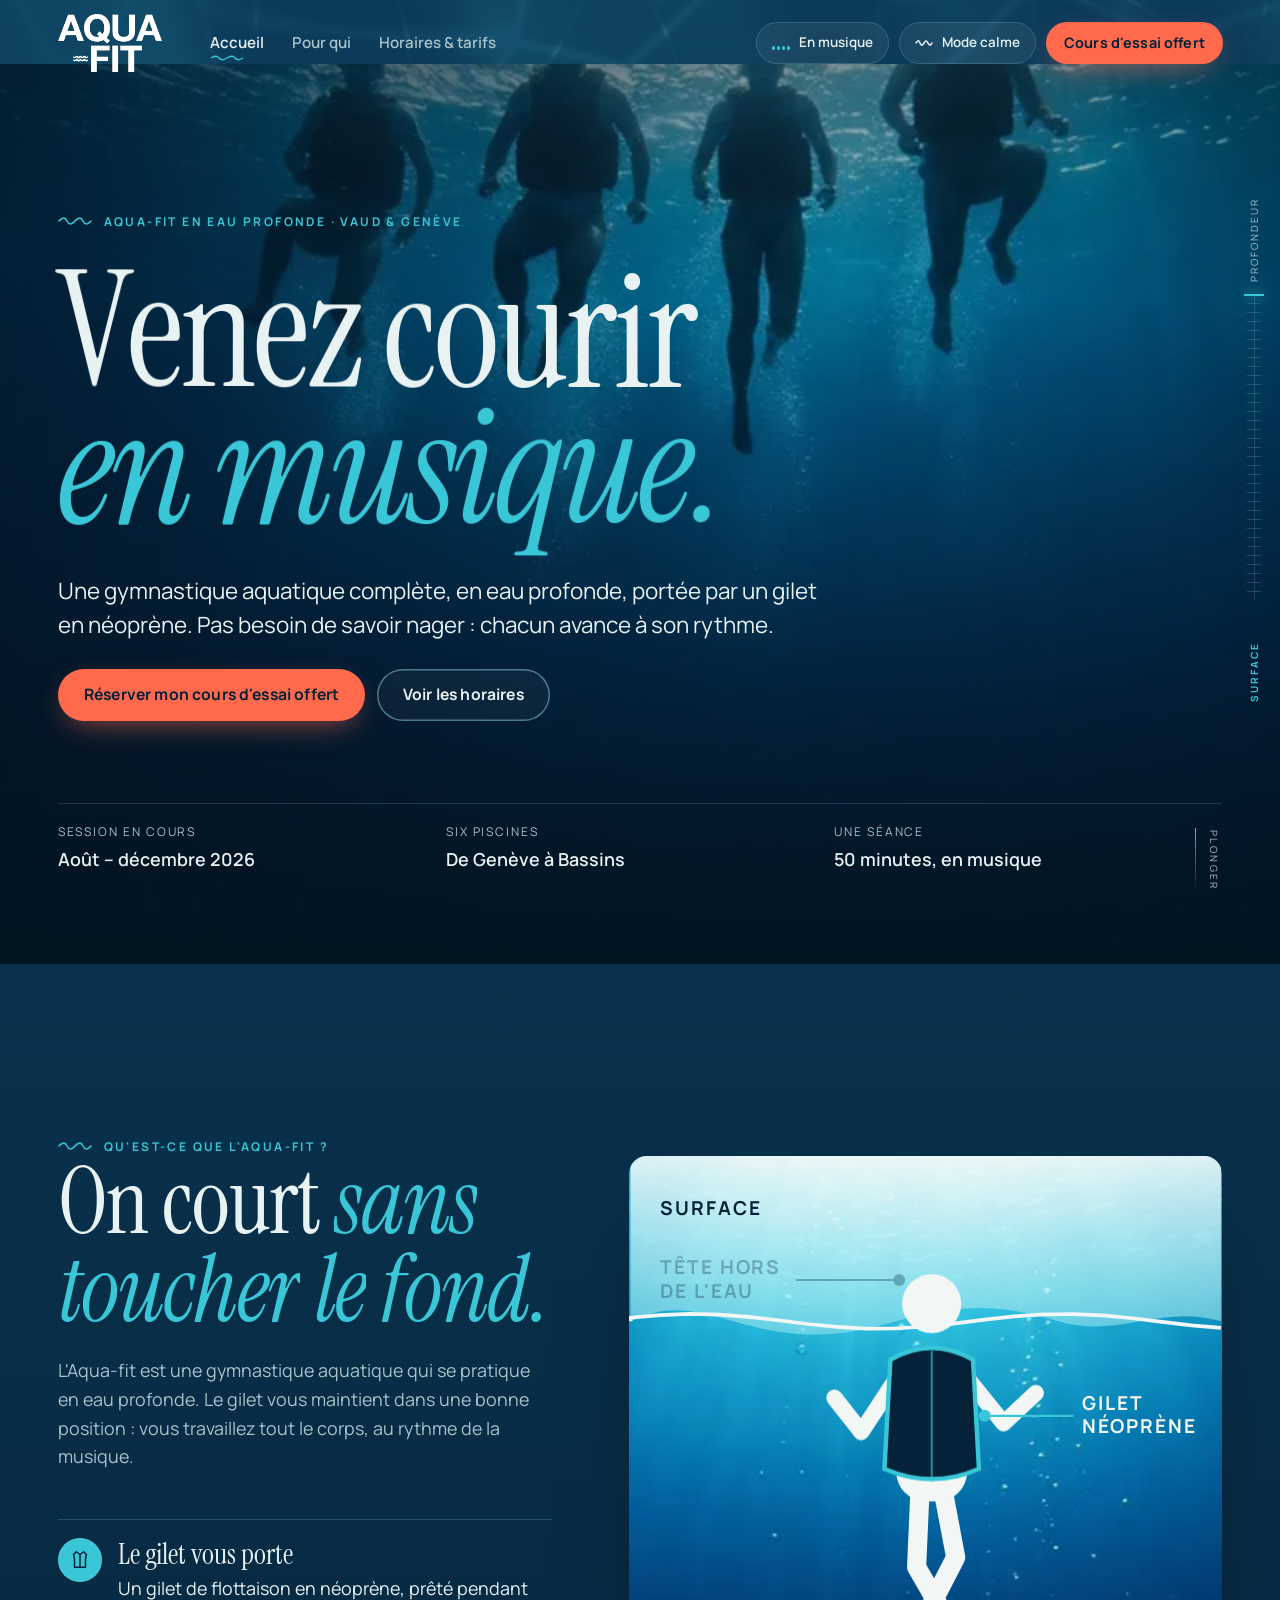
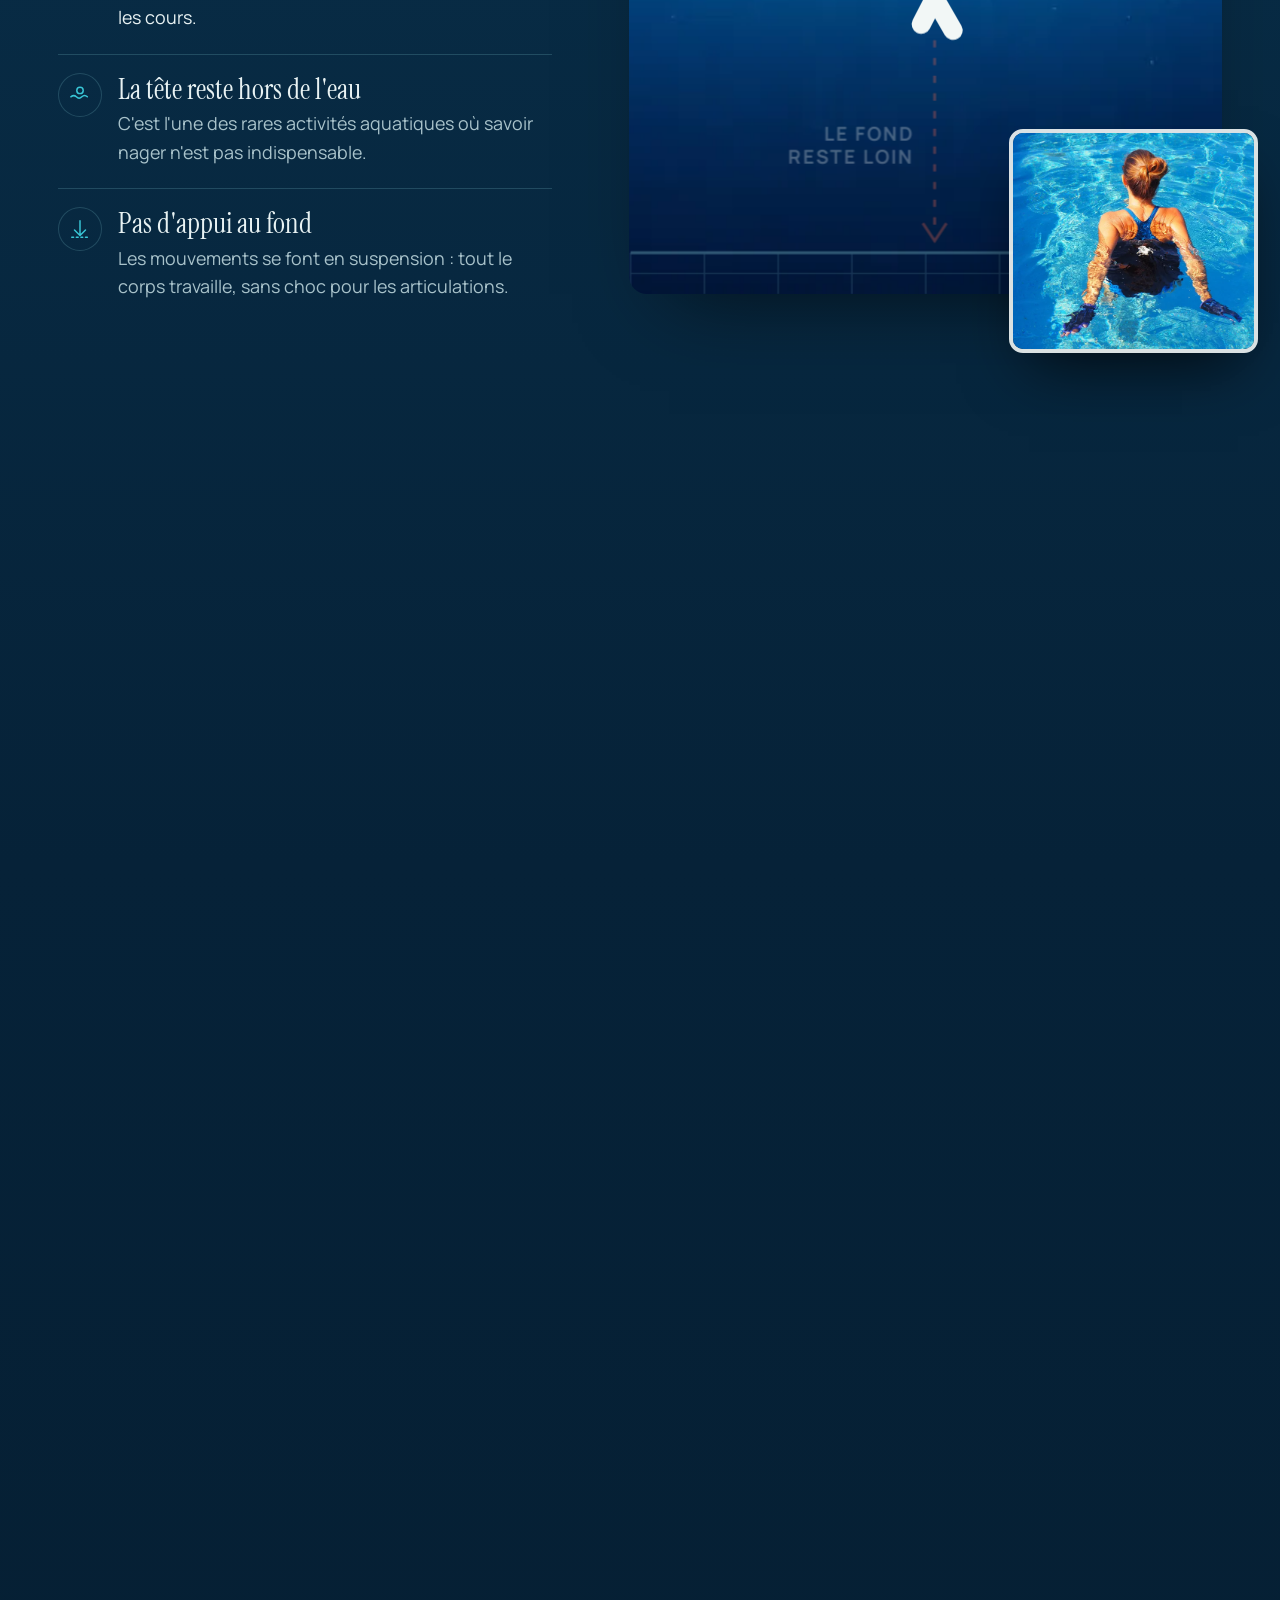
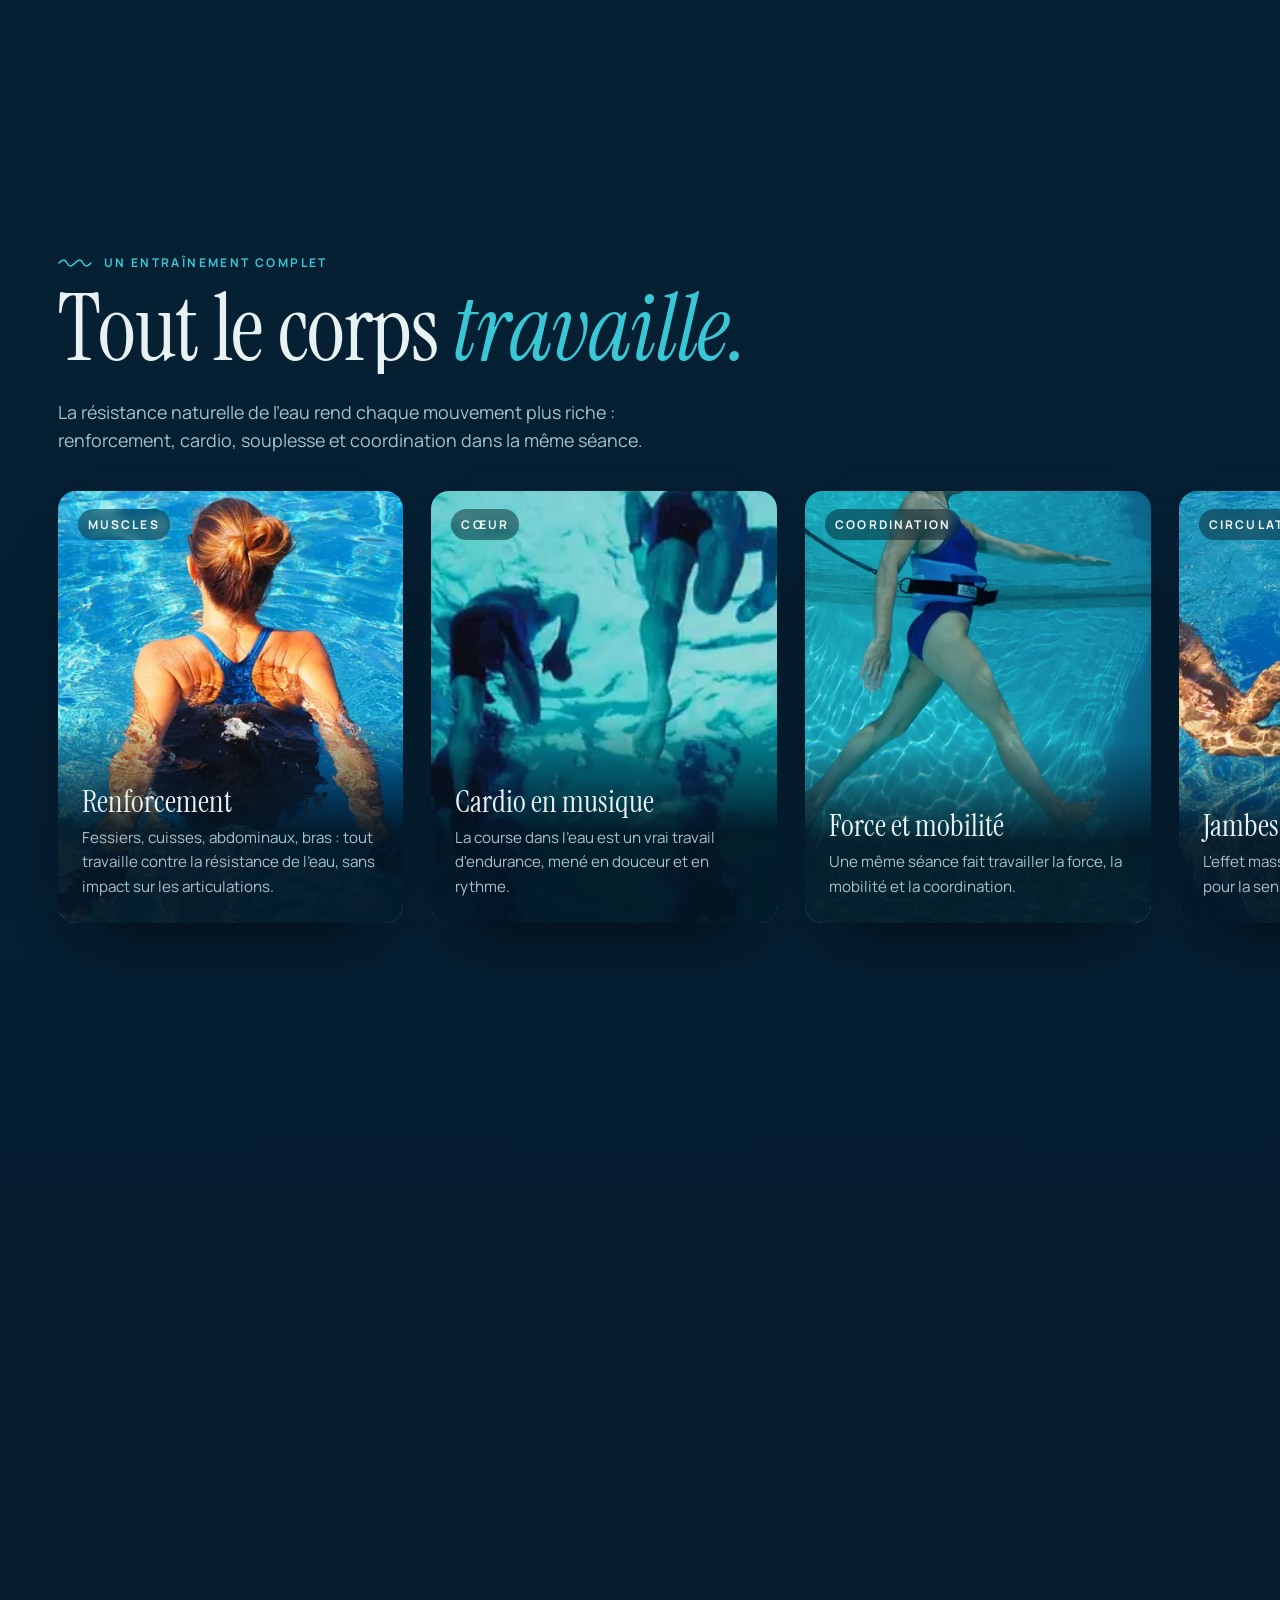
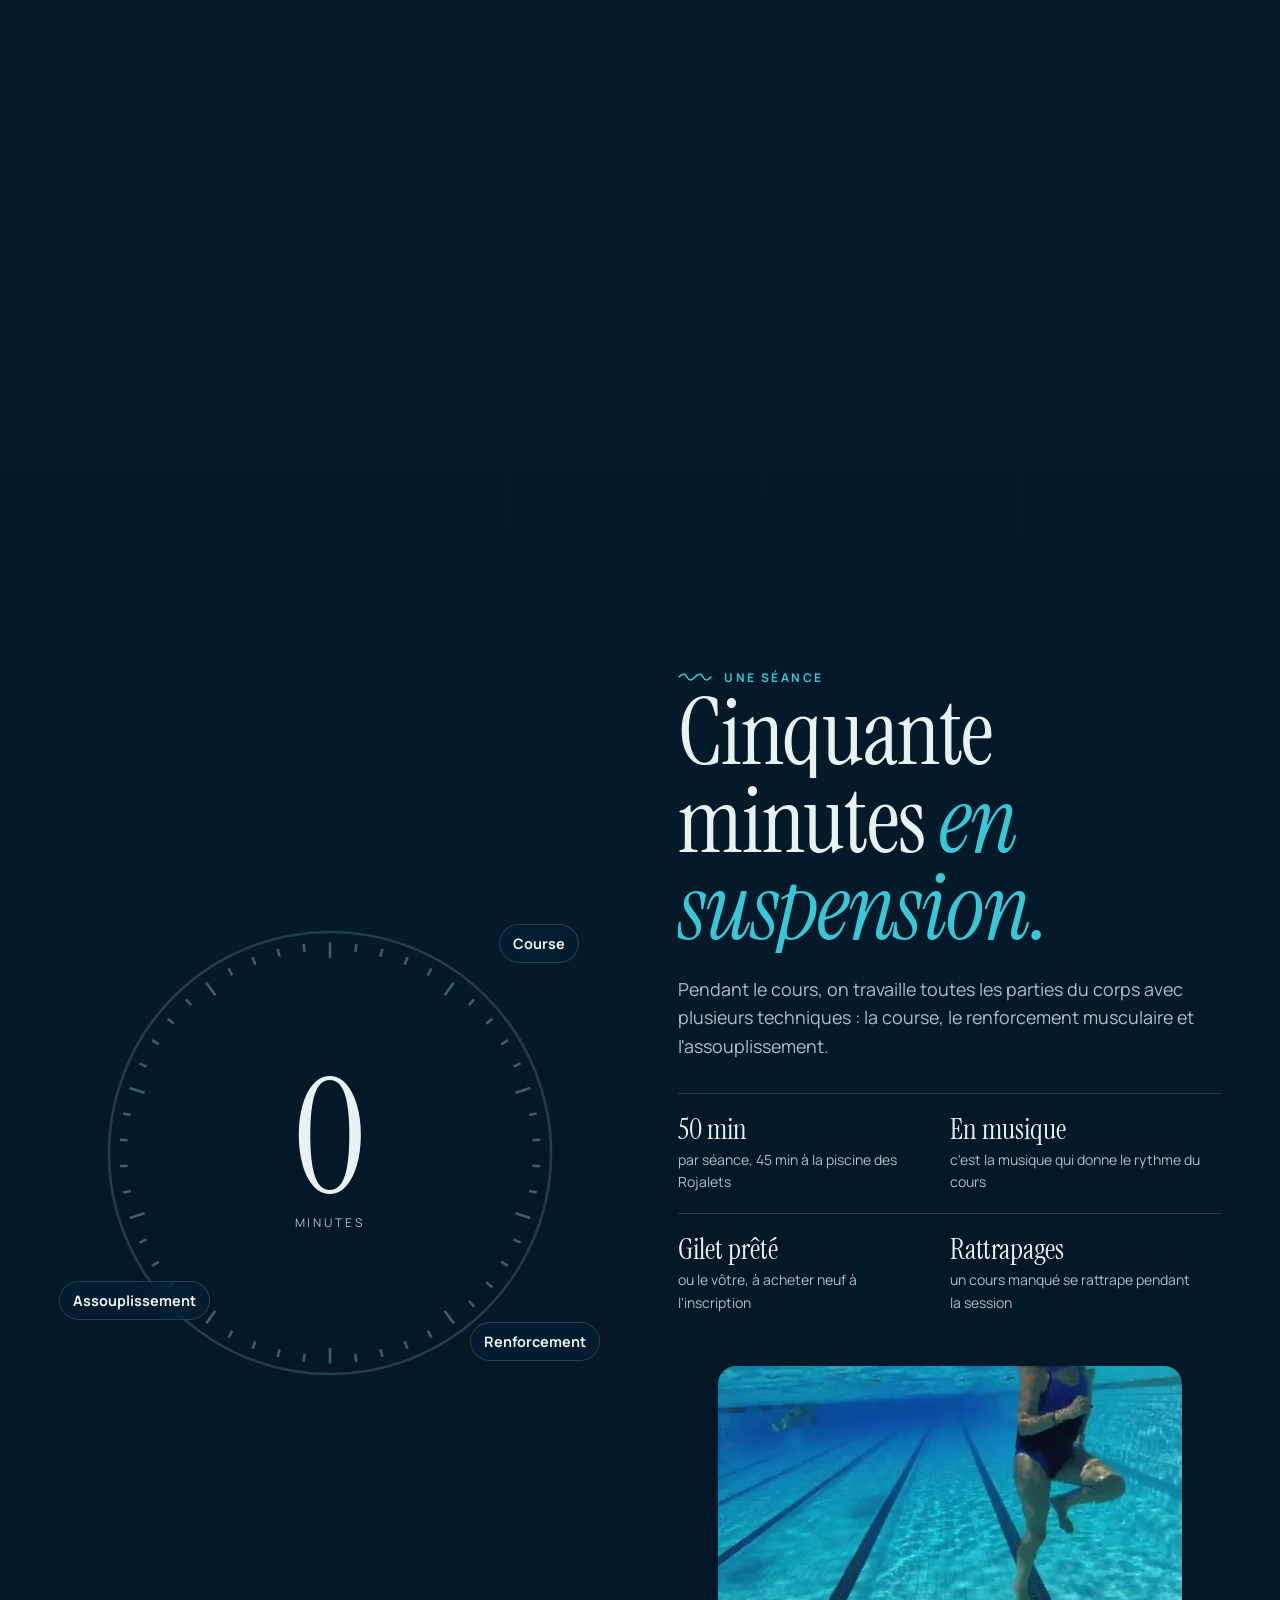
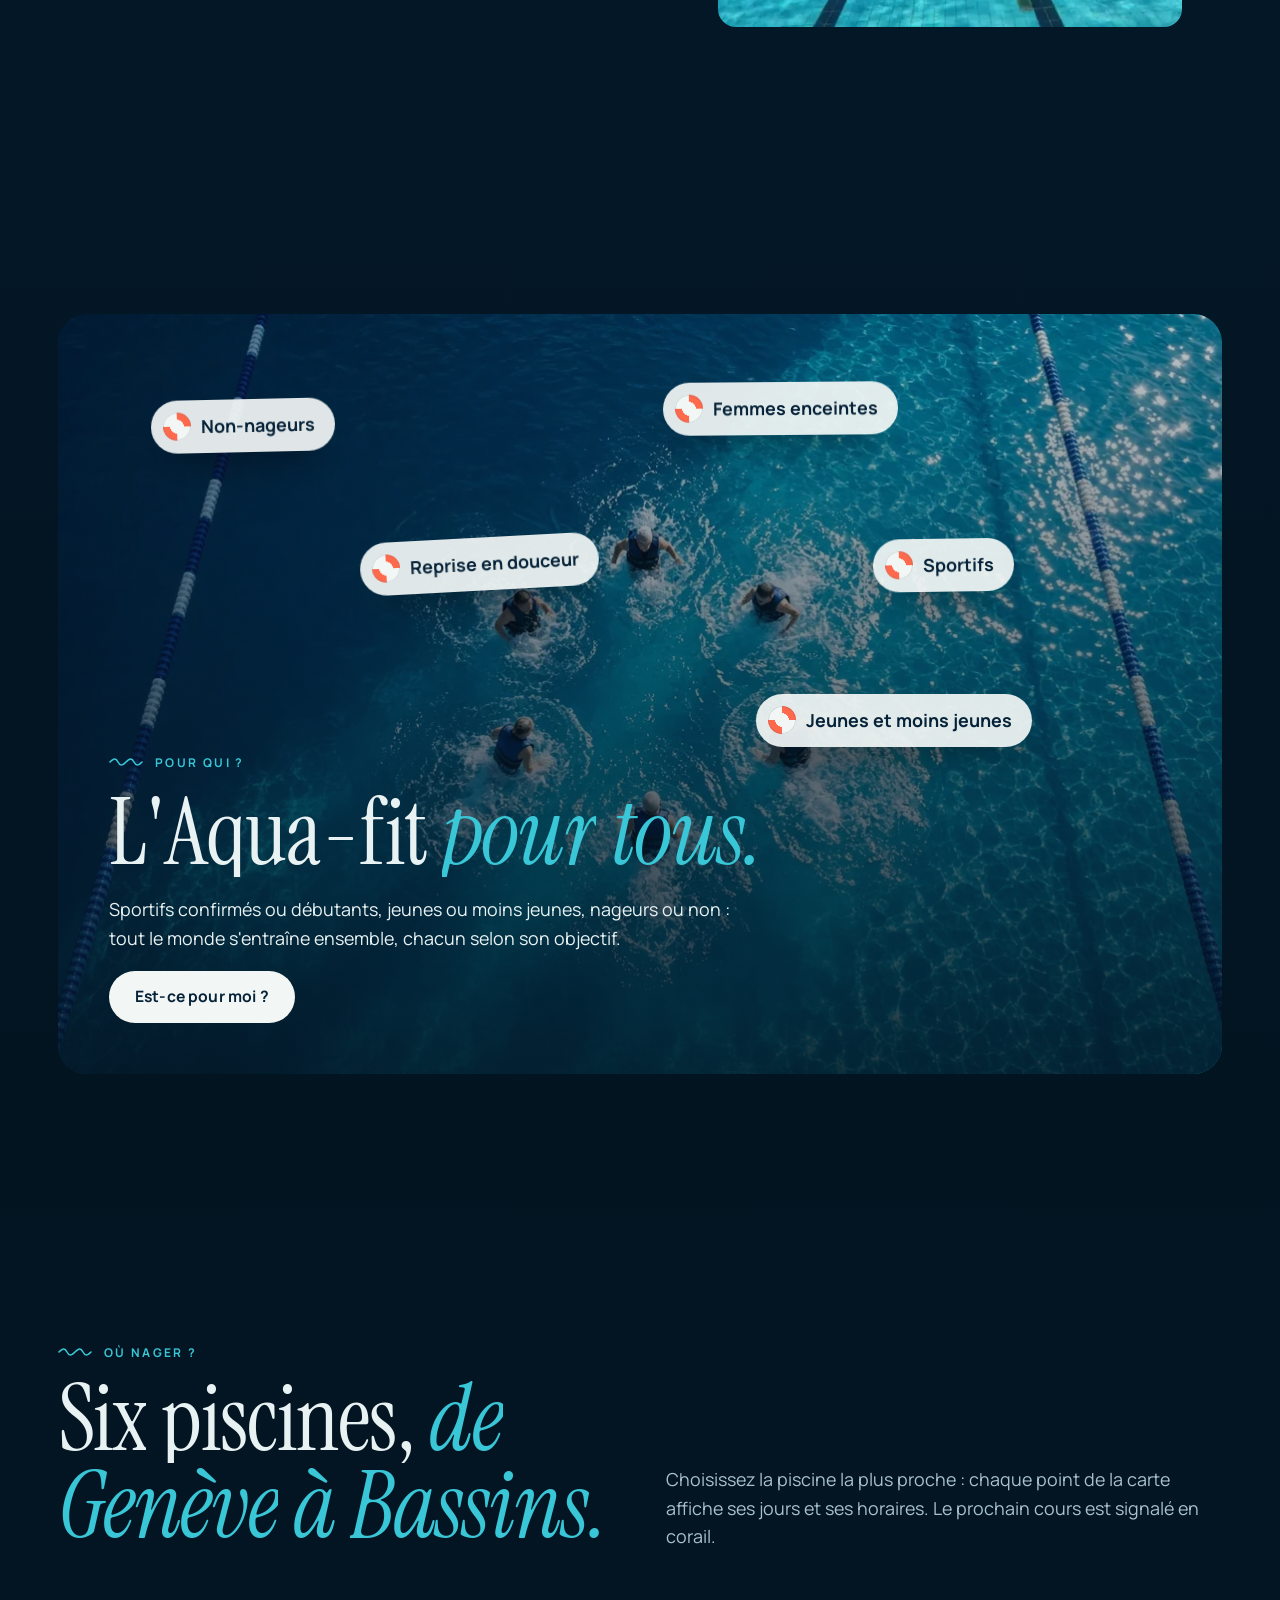
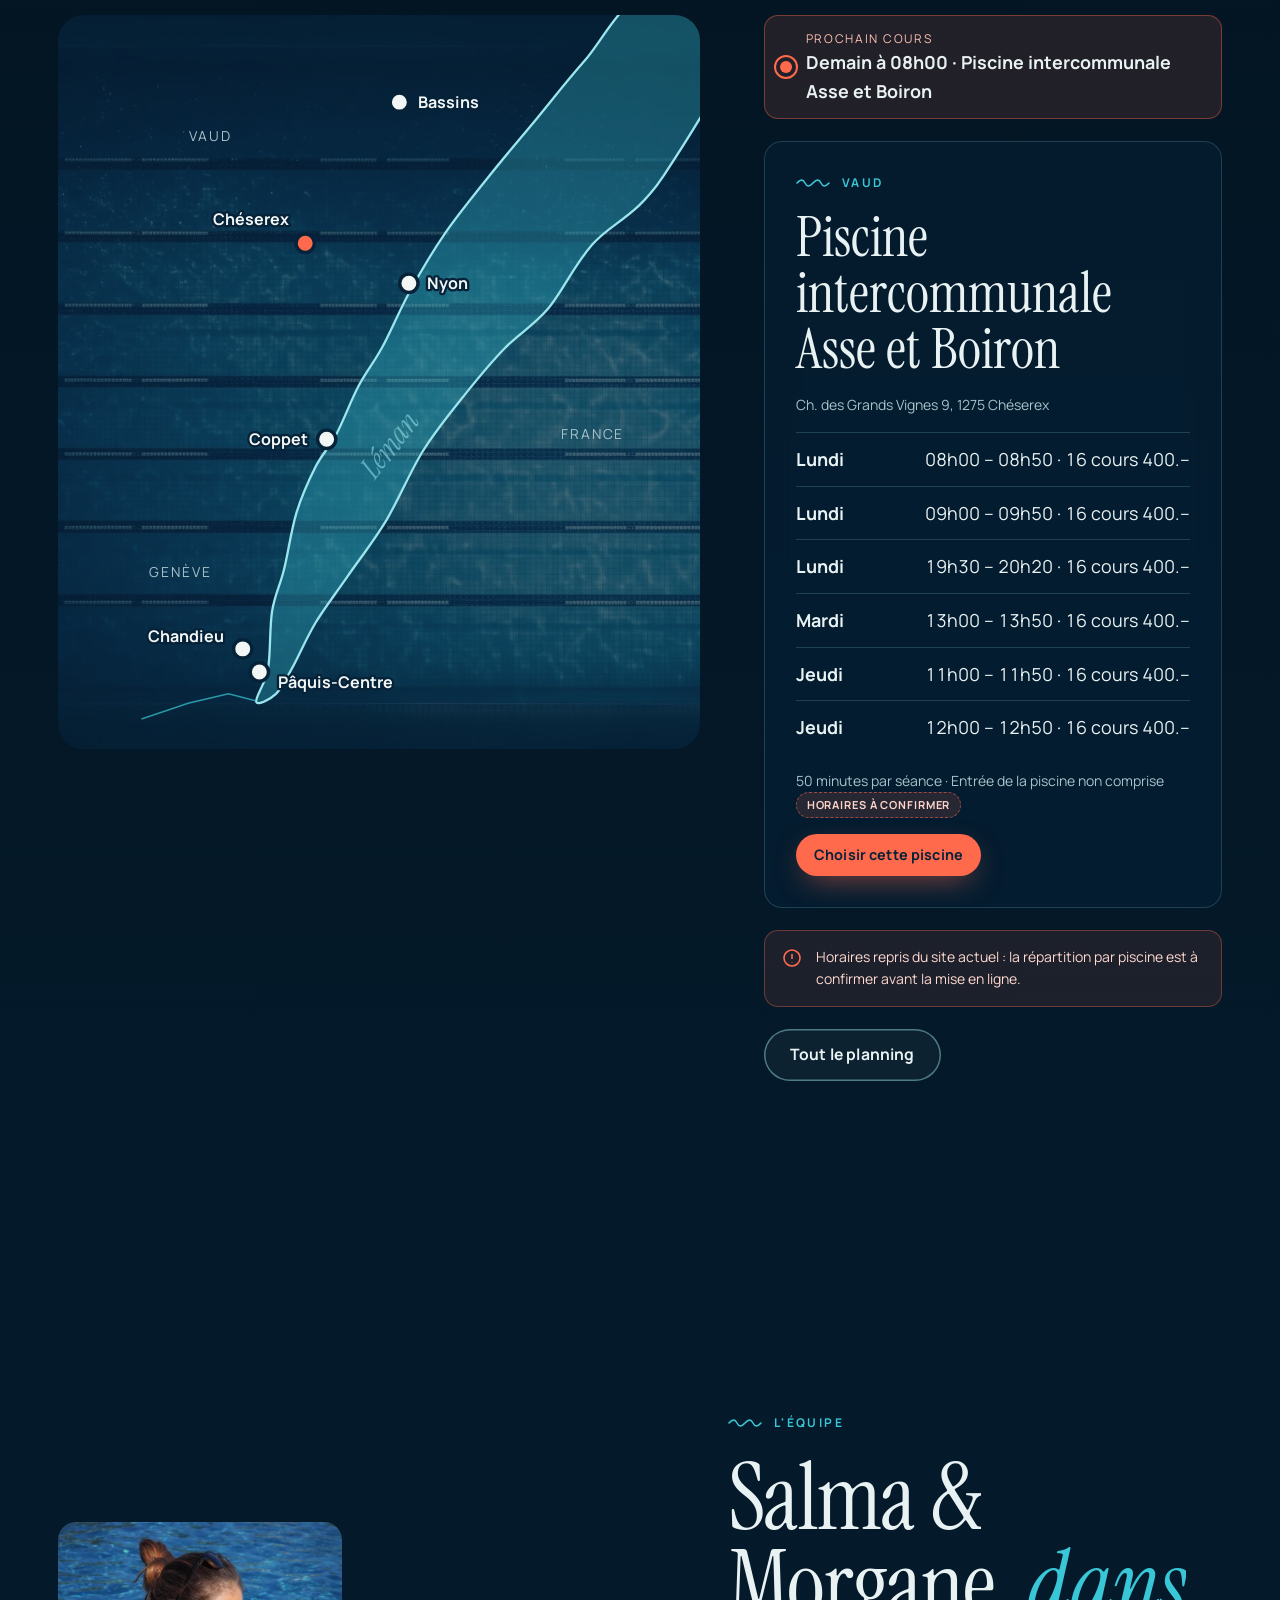
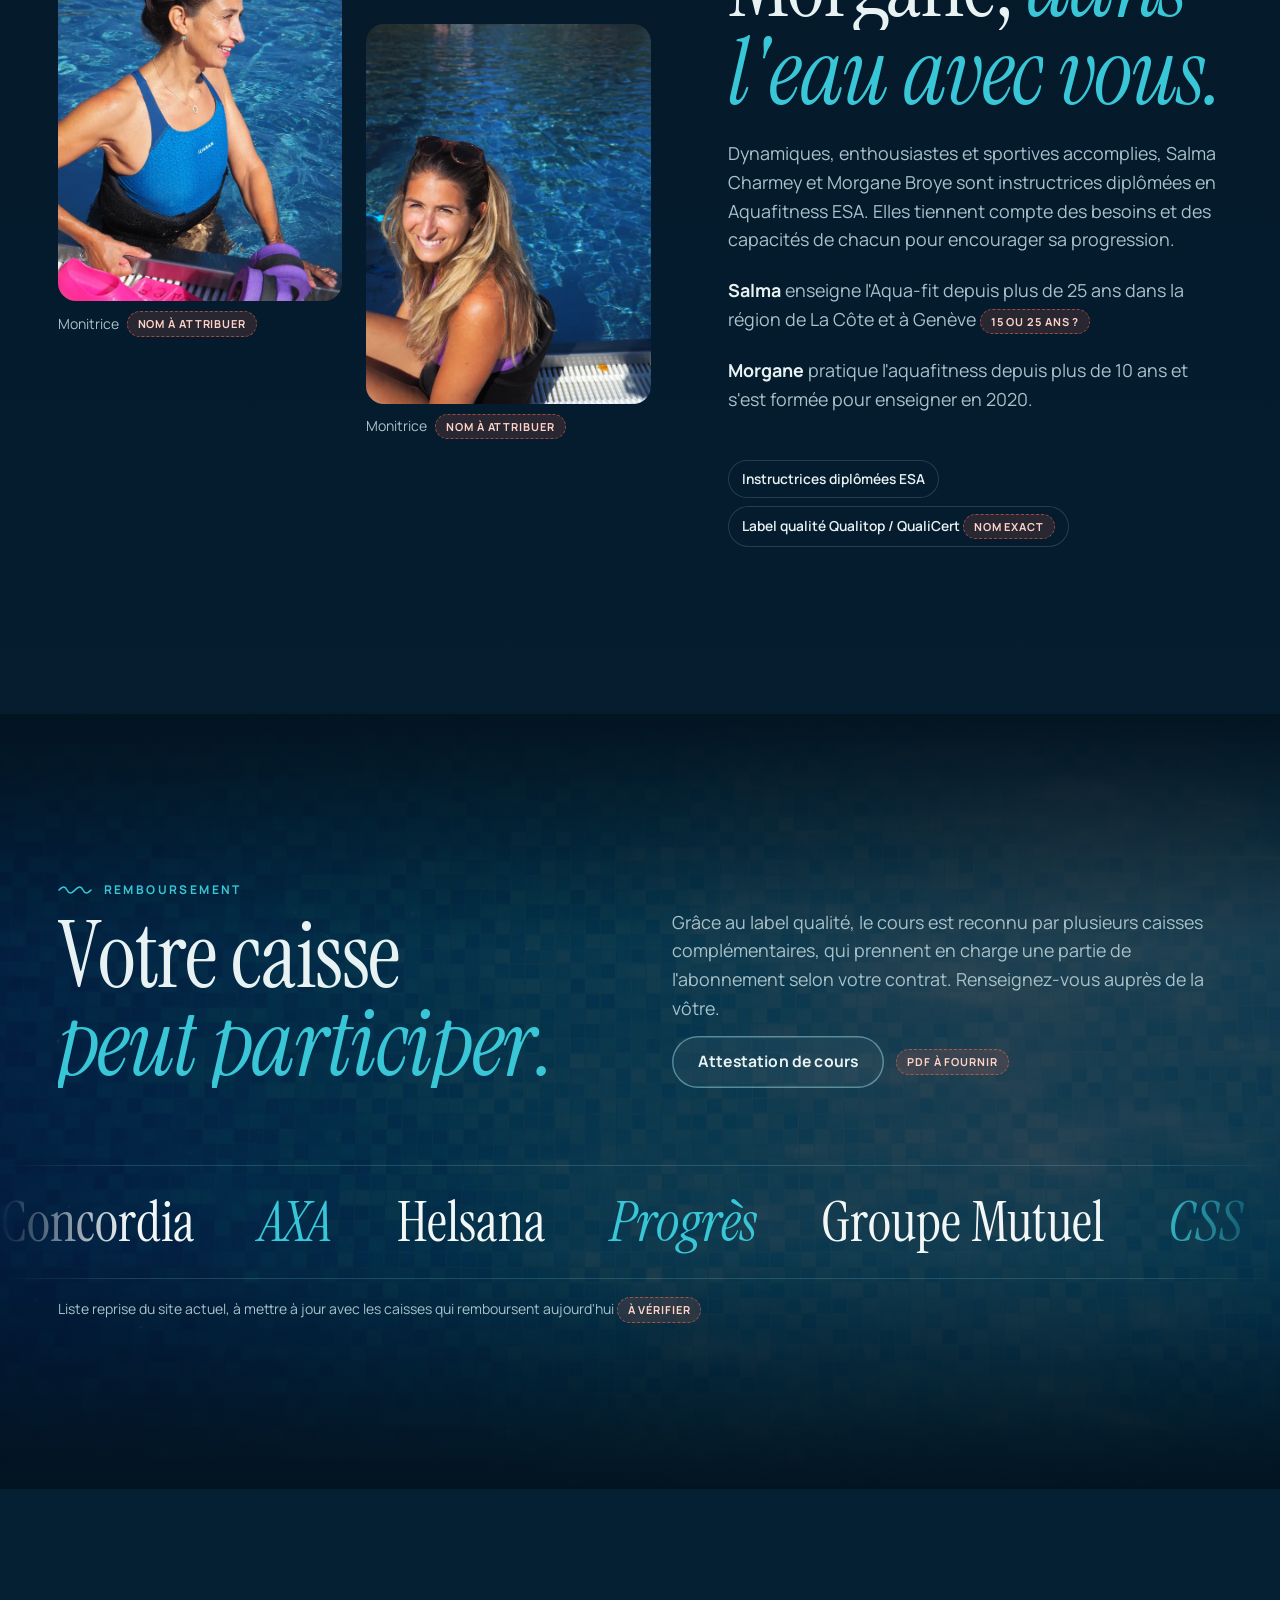
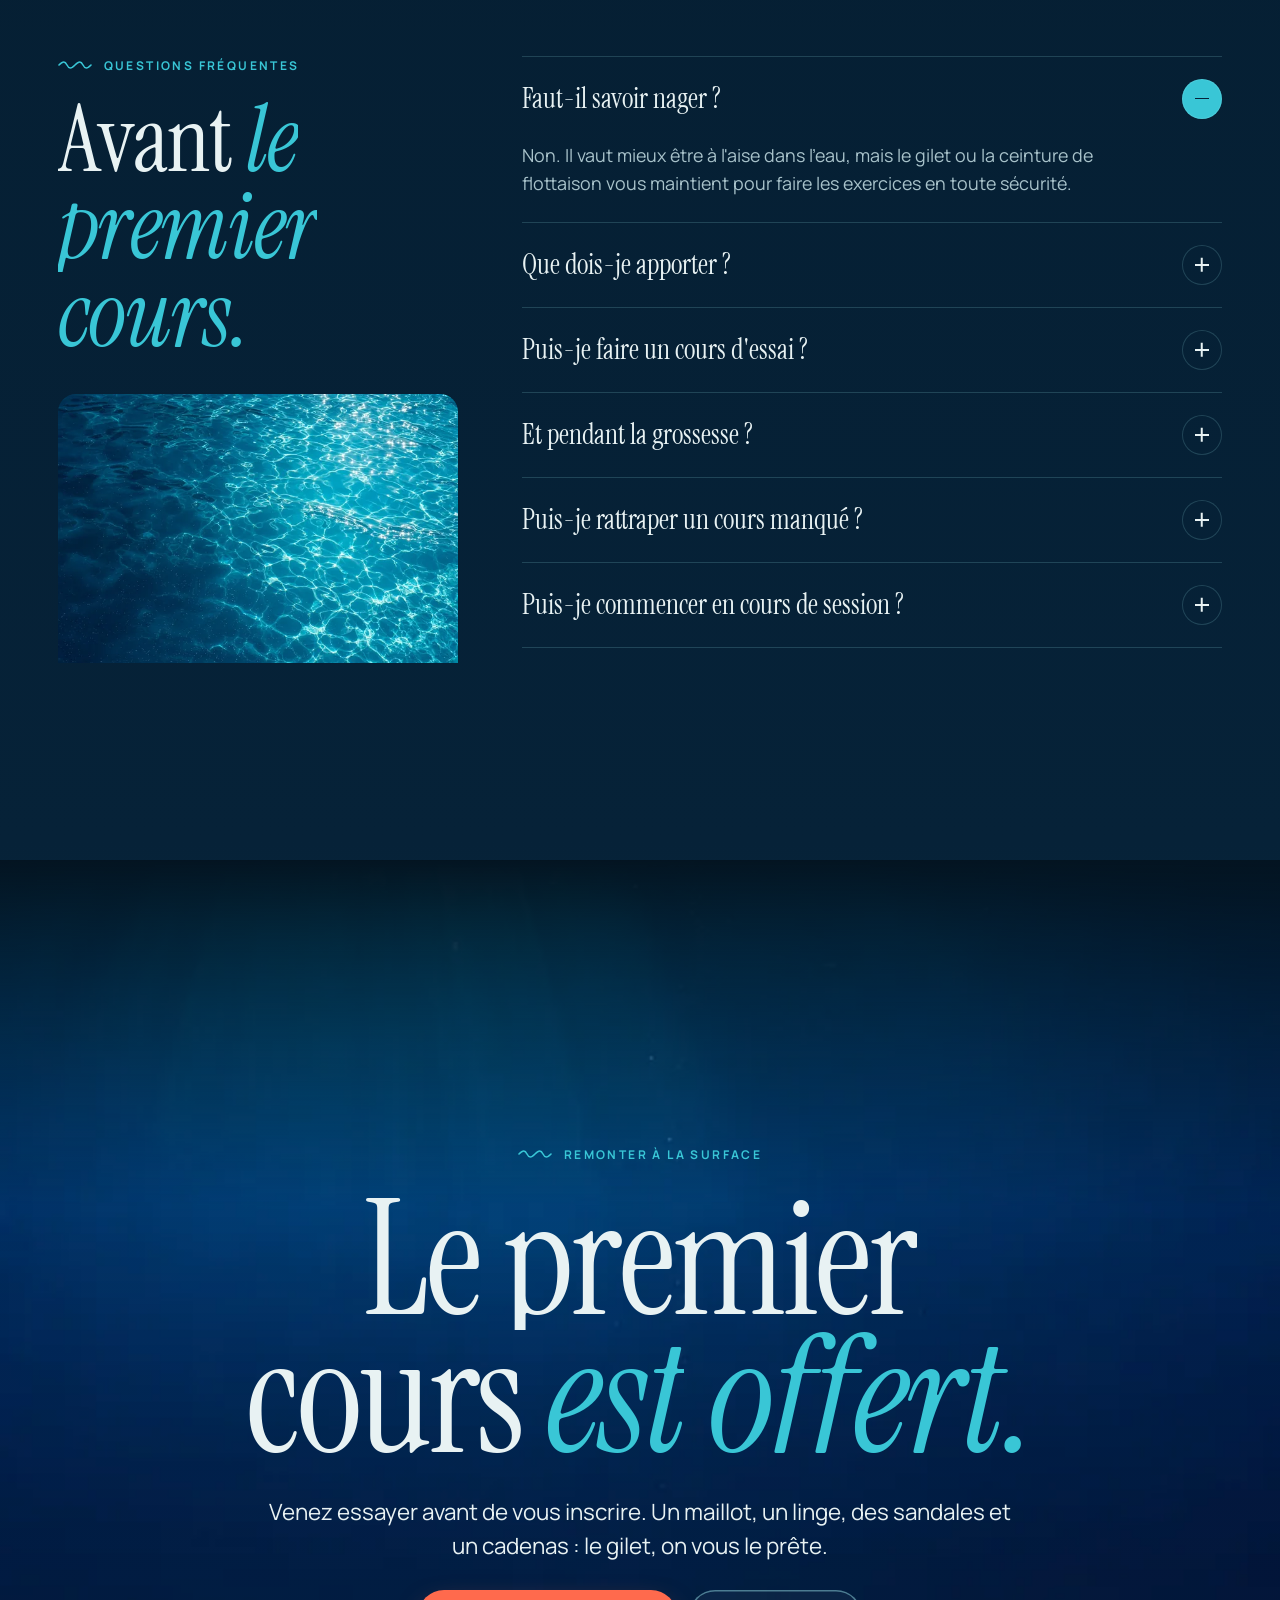
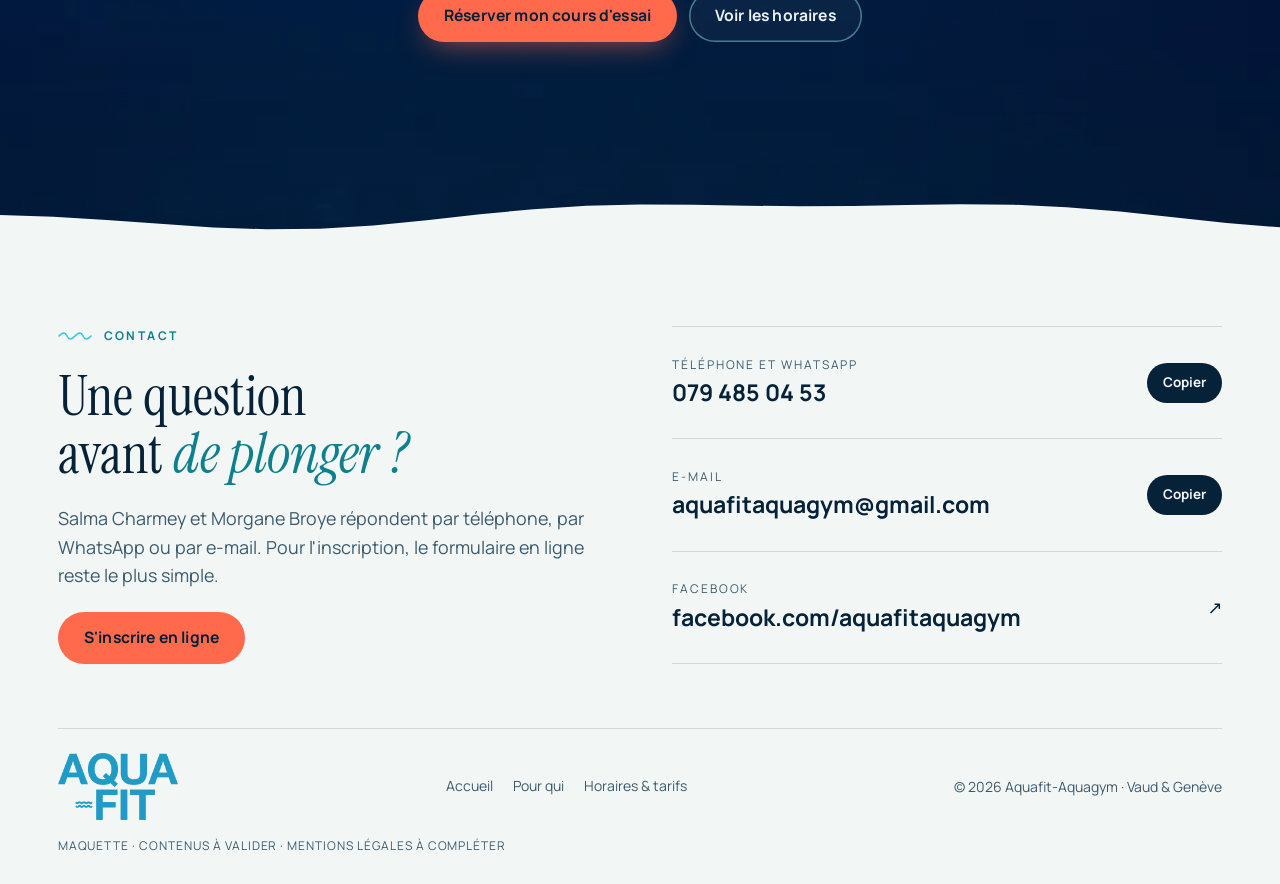
==== index.html @ b0f394ae "Maquette v1 Aquafit" ====
<!doctype html>
<html lang="fr">
<head>
<meta charset="utf-8">
<meta name="viewport" content="width=device-width, initial-scale=1, viewport-fit=cover">
<title>Aquafit-Aquagym</title>
<meta name="claude:viewport-fit-sides" content="cover">
<meta name="description" content="Cours d'Aqua-fit en eau profonde et en musique, avec gilet en néoprène, dans six piscines des cantons de Vaud et Genève. Cours d'essai offert.">
<meta name="theme-color" content="#062238">
<meta property="og:type" content="website">
<meta property="og:locale" content="fr_CH">
<meta property="og:title" content="Aquafit-Aquagym">
<meta property="og:description" content="Cours d'Aqua-fit en eau profonde et en musique, avec gilet en néoprène, dans six piscines des cantons de Vaud et Genève. Cours d'essai offert.">
<meta property="og:image" content="assets/img/course-eau-profonde-1280.webp">
<link rel="icon" href="assets/img/favicon.svg" type="image/svg+xml">
<link rel="preload" href="assets/fonts/InstrumentSerif-Regular.woff" as="font" type="font/woff" crossorigin>
<link rel="preload" href="assets/fonts/Manrope-var.woff" as="font" type="font/woff" crossorigin>
<link rel="stylesheet" href="assets/css/site.css">
<script>
(function () {
  var h = document.documentElement, calme = false;
  h.classList.add("js");
  try { calme = localStorage.getItem("aqua-calme") === "1"; } catch (e) {}
  if (!calme && window.matchMedia && matchMedia("(prefers-reduced-motion: reduce)").matches) calme = true;
  if (calme) { h.classList.add("calme"); return; }
  try {
    if (sessionStorage.getItem("aqua-vague") === "1") h.classList.add("arrivee");
    else if (sessionStorage.getItem("aqua-intro") !== "1") h.classList.add("premiere");
  } catch (e) {}
})();
</script>
</head>
<body class="page-accueil">

<a class="evitement" href="#contenu">Aller au contenu</a>

<svg class="voile" data-voile aria-hidden="true" preserveAspectRatio="none">
  <defs>
    <linearGradient id="voile-eau" x1="0" y1="0" x2="0" y2="1">
      <stop offset="0" stop-color="#39C6D6"/>
      <stop offset="0.35" stop-color="#0A3350"/>
      <stop offset="1" stop-color="#031421"/>
    </linearGradient>
  </defs>
  <path data-voile-path d=""/>
  <path data-voile-ecume d="" fill="none"/>
</svg>

<div class="intro" data-intro aria-hidden="true">
  <img class="intro__logo" src="assets/img/logo-aquafit.webp" alt="" width="800" height="449">
  <svg class="intro__ligne" viewBox="0 0 1200 40" preserveAspectRatio="none">
    <path d="M0 20 C 50 8 100 8 150 20 S 250 32 300 20 S 400 8 450 20 S 550 32 600 20 S 700 8 750 20 S 850 32 900 20 S 1000 8 1050 20 S 1150 32 1200 20"/>
  </svg>
  <p class="intro__txt">Aqua-fit en eau profonde</p>
</div>

<canvas class="eau" data-eau aria-hidden="true"></canvas>
<canvas class="bulles" data-bulles aria-hidden="true"></canvas>

<div class="curseur" data-curseur aria-hidden="true"><span class="curseur__bulle"></span><span class="curseur__txt" data-curseur-txt></span></div>

<div class="jauge" data-jauge aria-hidden="true">
  <span class="jauge__titre">Profondeur</span>
  <div class="jauge__rail" data-jauge-rail><i class="jauge__repere" data-jauge-repere></i></div>
  <span class="jauge__label" data-jauge-label>Surface</span>
</div>

<svg class="filtres" width="0" height="0" aria-hidden="true" focusable="false">
  <filter id="onde-emerge" x="-5%" y="-5%" width="110%" height="110%">
    <feTurbulence type="fractalNoise" baseFrequency="0.008 0.025" numOctaves="2" seed="4" result="bruit"/>
    <feDisplacementMap data-onde-emerge in="SourceGraphic" in2="bruit" scale="0" xChannelSelector="R" yChannelSelector="G"/>
  </filter>
  <filter id="onde-survol" x="-5%" y="-5%" width="110%" height="110%">
    <feTurbulence data-onde-survol-bruit type="fractalNoise" baseFrequency="0.01 0.04" numOctaves="1" seed="9" result="bruit"/>
    <feDisplacementMap data-onde-survol in="SourceGraphic" in2="bruit" scale="0" xChannelSelector="R" yChannelSelector="G"/>
  </filter>
</svg>

<header class="entete" data-entete>
  <a class="entete__logo" href="index.html" aria-label="Aquafit-Aquagym, accueil" data-curseur-actif>
    <img src="assets/img/logo-aquafit.webp" alt="Aquafit" width="800" height="449">
  </a>
  <nav class="entete__nav" aria-label="Navigation principale">
    <a href="index.html" data-nav="accueil">Accueil</a>
    <a href="pour-qui.html" data-nav="pour-qui">Pour qui</a>
    <a href="horaires-tarifs.html" data-nav="horaires">Horaires &amp; tarifs</a>
  </nav>
  <div class="entete__outils">
    <button class="outil" type="button" data-son aria-pressed="false" aria-label="Lancer la musique">
      <span class="eq" aria-hidden="true"><i></i><i></i><i></i><i></i></span><span class="outil__txt">En musique</span>
    </button>
    <button class="outil" type="button" data-calme aria-pressed="false">
      <svg class="vague-ico" viewBox="0 0 18 10" aria-hidden="true"><path d="M1 5c2-3 3-3 4 0s2 3 4 0 2-3 4 0 2 3 4 0" fill="none" stroke="currentColor" stroke-width="1.5" stroke-linecap="round"/></svg>
      <span class="outil__txt">Mode calme</span>
    </button>
    <a class="bouton bouton--corail bouton--petit magnet" href="horaires-tarifs.html#inscription"><span class="bouton__txt">Cours d'essai offert</span></a>
    <button class="burger" type="button" data-burger aria-expanded="false" aria-controls="menu-mobile"><span></span><span></span><span class="sr">Menu</span></button>
  </div>
</header>

<div class="menu-mobile" id="menu-mobile" data-menu hidden>
  <nav aria-label="Navigation mobile">
    <a href="index.html" data-nav="accueil">Accueil</a>
    <a href="pour-qui.html" data-nav="pour-qui">Pour qui</a>
    <a href="horaires-tarifs.html" data-nav="horaires">Horaires &amp; tarifs</a>
  </nav>
  <a class="bouton bouton--corail" href="horaires-tarifs.html#inscription">Réserver mon cours d'essai offert</a>
  <div class="menu-mobile__bas">
    <span>079 485 04 53 · aussi sur WhatsApp</span>
    <span>aquafitaquagym@gmail.com</span>
  </div>
</div>


<main id="contenu">

  <!-- Ouverture -->
  <section class="hero" data-section="Surface" data-hero>
    <div class="hero__media parallax-img" data-parallax="0.18">
      <picture><source media="(max-width: 700px)" srcset="assets/img/accueil-hero-mobile-640.webp 640w, assets/img/accueil-hero-mobile-784.webp 784w" sizes="100vw"><img src="assets/img/course-eau-profonde-1280.webp" srcset="assets/img/course-eau-profonde-640.webp 640w, assets/img/course-eau-profonde-1280.webp 1280w, assets/img/course-eau-profonde-1920.webp 1920w, assets/img/course-eau-profonde-2560.webp 2560w" sizes="100vw" alt="Sous l'eau, des participantes courent en eau profonde, portées par leur gilet" loading="eager" fetchpriority="high" decoding="async" ></picture>
    </div>
    <div class="wrap hero__contenu">
      <span class="surtitre" data-apparition>Aqua-fit en eau profonde · Vaud &amp; Genève</span>
      <h1 class="titre-geant hero__titre" data-titre-flottant>Venez courir <em>en musique.</em></h1>
      <div class="hero__bas">
        <p class="chapo" data-apparition>Une gymnastique aquatique complète, en eau profonde, portée par un gilet en néoprène. Pas besoin de savoir nager&nbsp;: chacun avance à son rythme.</p>
        <div class="hero__actions" data-apparition>
          <a class="bouton bouton--corail magnet" href="horaires-tarifs.html#inscription"><span class="bouton__txt">Réserver mon cours d'essai offert</span></a>
          <a class="bouton bouton--ligne magnet" href="horaires-tarifs.html"><span class="bouton__txt">Voir les horaires</span></a>
        </div>
      </div>
      <dl class="hero__infos" data-apparition>
        <div><dt>Session en cours</dt><dd data-session-court>Août – décembre 2026</dd></div>
        <div><dt>Six piscines</dt><dd>De Genève à Bassins</dd></div>
        <div><dt>Une séance</dt><dd>50 minutes, en musique</dd></div>
      </dl>
    </div>
    <span class="hero__defiler" aria-hidden="true">Plonger<i></i></span>
  </section>

  <!-- Eau profonde + gilet -->
  <section class="section gilet" data-section="Le gilet" data-gilet>
    <div class="wrap gilet__grille">
      <div>
        <span class="surtitre">Qu'est-ce que l'Aqua-fit&nbsp;?</span>
        <h2 class="titre-xl" data-titre>On court <em>sans toucher le fond.</em></h2>
        <p class="texte" style="margin-top:22px">L'Aqua-fit est une gymnastique aquatique qui se pratique en eau profonde. Le gilet vous maintient dans une bonne position&nbsp;: vous travaillez tout le corps, au rythme de la musique.</p>
        <ol class="gilet__points" data-gilet-points>
          <li class="est-actif" data-etape="1">
            <span class="pastille" aria-hidden="true"><svg viewBox="0 0 24 24" fill="none" stroke="currentColor" stroke-width="1.6" stroke-linejoin="round"><path d="M8 3l4 3 4-3 3 3-1 5v9H6v-9L5 6z"/><path d="M12 6v14"/></svg></span>
            <span><strong>Le gilet vous porte</strong>Un gilet de flottaison en néoprène, prêté pendant les cours.</span>
          </li>
          <li data-etape="2">
            <span class="pastille" aria-hidden="true"><svg viewBox="0 0 24 24" fill="none" stroke="currentColor" stroke-width="1.6" stroke-linecap="round"><circle cx="12" cy="7" r="3.5"/><path d="M2 14c2.5-2 4-2 6 0s4 2 6 0 4-2 6 0"/></svg></span>
            <span><strong>La tête reste hors de l'eau</strong>C'est l'une des rares activités aquatiques où savoir nager n'est pas indispensable.</span>
          </li>
          <li data-etape="3">
            <span class="pastille" aria-hidden="true"><svg viewBox="0 0 24 24" fill="none" stroke="currentColor" stroke-width="1.6" stroke-linecap="round"><path d="M12 3v15M6 13l6 6 6-6"/><path d="M3 21h18" stroke-dasharray="2 3"/></svg></span>
            <span><strong>Pas d'appui au fond</strong>Les mouvements se font en suspension&nbsp;: tout le corps travaille, sans choc pour les articulations.</span>
          </li>
        </ol>
      </div>
      <div class="gilet__visuel">
        <div class="gilet__scene" data-gilet-scene>
          <img src="assets/img/eau-profonde-fond-1168.webp" srcset="assets/img/eau-profonde-fond-640.webp 640w, assets/img/eau-profonde-fond-1168.webp 1168w" sizes="(max-width: 900px) 100vw, 50vw" alt="" loading="lazy" decoding="async" >
          <svg class="gilet__schema" viewBox="0 0 400 500" role="img" aria-label="Schéma : une personne flotte en eau profonde grâce au gilet, la tête hors de l'eau, les pieds loin du fond du bassin">
            <defs>
              <linearGradient id="g-air" x1="0" y1="0" x2="0" y2="1"><stop offset="0" stop-color="#F2F7F6" stop-opacity=".9"/><stop offset="1" stop-color="#9BE6EE" stop-opacity=".55"/></linearGradient>
            </defs>
            <path d="M0 0 H400 V112 C 360 100 330 124 290 112 S 220 100 180 112 S 110 124 70 112 S 20 104 0 112 Z" fill="url(#g-air)"/>
            <path data-schema-surface d="M0 112 C 20 104 40 104 70 112 S 140 124 180 112 S 250 100 290 112 S 360 124 400 112" fill="none" stroke="#F2F7F6" stroke-width="2.5"/>
            <text class="schema-txt" x="20" y="40" style="fill:#062238">Surface</text>
            <!-- Fond du bassin -->
            <g data-etape-schema="3" opacity=".35">
              <path d="M0 472 H400" stroke="#9BE6EE" stroke-width="2"/>
              <path d="M0 486 H400 M0 472 L0 500 M50 472 V500 M100 472 V500 M150 472 V500 M200 472 V500 M250 472 V500 M300 472 V500 M350 472 V500" stroke="#9BE6EE" stroke-width="1" opacity=".5"/>
              <path d="M206 328 V460" stroke="#FF6A4D" stroke-width="2" stroke-dasharray="5 7" data-schema-fleche/>
              <path d="M198 452 L206 464 L214 452" fill="none" stroke="#FF6A4D" stroke-width="2"/>
              <text class="schema-txt" x="192" y="396" text-anchor="end">Le fond</text>
              <text class="schema-txt" x="192" y="412" text-anchor="end">reste loin</text>
            </g>
            <!-- Personne -->
            <g data-schema-corps>
              <g data-jambe="g"><path d="M196 222 L180 270 L192 318" fill="none" stroke="#F2F7F6" stroke-width="13" stroke-linecap="round" stroke-linejoin="round"/></g>
              <g data-jambe="d"><path d="M212 222 L232 262 L222 312" fill="none" stroke="#F2F7F6" stroke-width="13" stroke-linecap="round" stroke-linejoin="round"/></g>
              <path d="M182 142 L150 176 L136 150" fill="none" stroke="#F2F7F6" stroke-width="11" stroke-linecap="round" stroke-linejoin="round" data-bras="g"/>
              <path d="M226 142 L258 170 L276 146" fill="none" stroke="#F2F7F6" stroke-width="11" stroke-linecap="round" stroke-linejoin="round" data-bras="d"/>
              <rect x="180" y="128" width="48" height="100" rx="20" fill="#F2F7F6"/>
              <g data-etape-schema="1">
                <path d="M176 132 Q204 116 232 132 L236 206 Q204 220 172 206 Z" fill="#062238" stroke="#39C6D6" stroke-width="3"/>
                <path d="M204 126 V214" stroke="#39C6D6" stroke-width="1.5" opacity=".6"/>
              </g>
              <circle cx="204" cy="94" r="20" fill="#F2F7F6"/>
            </g>
            <!-- Étiquettes -->
            <g data-etape-schema="1">
              <path d="M240 176 H300" stroke="#39C6D6" stroke-width="1.5"/>
              <circle cx="240" cy="176" r="4" fill="#39C6D6"/>
              <text class="schema-txt" x="306" y="172">Gilet</text>
              <text class="schema-txt" x="306" y="188">néoprène</text>
            </g>
            <g data-etape-schema="2" opacity=".35">
              <path d="M112 84 H182" stroke="#062238" stroke-width="1.5"/>
              <circle cx="182" cy="84" r="4" fill="#062238"/>
              <text class="schema-txt" x="20" y="80" style="fill:#062238">Tête hors</text>
              <text class="schema-txt" x="20" y="96" style="fill:#062238">de l'eau</text>
            </g>
          </svg>
        </div>
        <figure class="gilet__photo" style="margin:0">
          <img src="assets/img/dos-gilet-eau-profonde-1280.webp" srcset="assets/img/dos-gilet-eau-profonde-640.webp 640w, assets/img/dos-gilet-eau-profonde-1280.webp 1280w, assets/img/dos-gilet-eau-profonde-1920.webp 1920w" sizes="(max-width: 900px) 40vw, 22vw" alt="Une participante en eau profonde, de dos, avec son gilet et ses gants" loading="lazy" decoding="async" >
        </figure>
      </div>
    </div>
  </section>

  <!-- Bienfaits -->
  <section class="section horizontal" data-section="Bienfaits" data-horizontal>
    <div class="wrap horizontal__tete">
      <div class="pile pile--serre">
        <span class="surtitre">Un entraînement complet</span>
        <h2 class="titre-xl" data-titre>Tout le corps <em>travaille.</em></h2>
      </div>
      <p class="texte">La résistance naturelle de l'eau rend chaque mouvement plus riche&nbsp;: renforcement, cardio, souplesse et coordination dans la même séance.</p>
    </div>
    <div class="piste" data-piste>
      <article class="carte" data-tilt data-curseur-texte="Plonger">
        <div class="carte__inner">
          <div class="carte__media"><img src="assets/img/dos-gilet-eau-profonde-1280.webp" srcset="assets/img/dos-gilet-eau-profonde-640.webp 640w, assets/img/dos-gilet-eau-profonde-1280.webp 1280w, assets/img/dos-gilet-eau-profonde-1920.webp 1920w" sizes="(max-width: 700px) 80vw, 30vw" alt="Participante en eau profonde, vue de dos" loading="lazy" decoding="async" ></div>
          <span class="carte__num">Muscles</span>
          <div class="carte__legende"><h3>Renforcement</h3><p>Fessiers, cuisses, abdominaux, bras&nbsp;: tout travaille contre la résistance de l'eau, sans impact sur les articulations.</p></div>
        </div>
      </article>
      <article class="carte" data-tilt data-curseur-texte="Plonger">
        <div class="carte__inner">
          <div class="carte__media"><img src="assets/img/groupe-course-dessous-765.webp" srcset="assets/img/groupe-course-dessous-640.webp 640w, assets/img/groupe-course-dessous-765.webp 765w" sizes="(max-width: 700px) 80vw, 30vw" alt="Groupe qui court en eau profonde, vu depuis le fond" loading="lazy" decoding="async" ></div>
          <span class="carte__num">Cœur</span>
          <div class="carte__legende"><h3>Cardio en musique</h3><p>La course dans l'eau est un vrai travail d'endurance, mené en douceur et en rythme.</p></div>
        </div>
      </article>
      <article class="carte" data-tilt data-curseur-texte="Plonger">
        <div class="carte__inner">
          <div class="carte__media"><img src="assets/img/marche-ceinture-dessous-744.webp" srcset="assets/img/marche-ceinture-dessous-640.webp 640w, assets/img/marche-ceinture-dessous-744.webp 744w" sizes="(max-width: 700px) 80vw, 30vw" alt="Vue sous l'eau d'une participante qui marche en eau profonde" loading="lazy" decoding="async" ></div>
          <span class="carte__num">Coordination</span>
          <div class="carte__legende"><h3>Force et mobilité</h3><p>Une même séance fait travailler la force, la mobilité et la coordination.</p></div>
        </div>
      </article>
      <article class="carte" data-tilt data-curseur-texte="Plonger">
        <div class="carte__inner">
          <div class="carte__media"><img src="assets/img/nage-palmes-dessus-1280.webp" srcset="assets/img/nage-palmes-dessus-640.webp 640w, assets/img/nage-palmes-dessus-1280.webp 1280w, assets/img/nage-palmes-dessus-1920.webp 1920w" sizes="(max-width: 700px) 80vw, 30vw" alt="Jambes en mouvement dans l'eau, vues du dessus" loading="lazy" decoding="async" ></div>
          <span class="carte__num">Circulation</span>
          <div class="carte__legende"><h3>Jambes légères</h3><p>L'effet massant de l'eau est très apprécié pour la sensation de jambes plus légères.</p></div>
        </div>
      </article>
      <article class="carte" data-tilt data-curseur-texte="Plonger">
        <div class="carte__inner">
          <div class="carte__media"><img src="assets/img/bord-bassin-gilet-1280.webp" srcset="assets/img/bord-bassin-gilet-640.webp 640w, assets/img/bord-bassin-gilet-1280.webp 1280w, assets/img/bord-bassin-gilet-1920.webp 1920w" sizes="(max-width: 700px) 80vw, 30vw" alt="Participante assise au bord du bassin, gilet et accessoires à côté d'elle" loading="lazy" decoding="async" ></div>
          <span class="carte__num">Moral</span>
          <div class="carte__legende"><h3>Bon pour la tête</h3><p>Un cours rythmé par la musique, bénéfique pour le physique comme pour le moral.</p></div>
        </div>
      </article>
      <article class="carte" data-tilt data-curseur-texte="Plonger">
        <div class="carte__inner">
          <div class="carte__media"><img src="assets/img/halteres-mousse-bord-1080.webp" srcset="assets/img/halteres-mousse-bord-640.webp 640w, assets/img/halteres-mousse-bord-1080.webp 1080w" sizes="(max-width: 700px) 80vw, 30vw" alt="Haltères en mousse posées au bord de la piscine" loading="lazy" decoding="async" ></div>
          <span class="carte__num">Intensité</span>
          <div class="carte__legende"><h3>À votre rythme</h3><p>Les accessoires restent facultatifs. C'est vous qui décidez de l'intensité de vos mouvements.</p></div>
        </div>
      </article>
    </div>
  </section>

  <!-- Séance -->
  <section class="section" data-section="La séance" data-seance>
    <div class="wrap seance__grille">
      <div class="chrono" data-chrono>
        <svg viewBox="0 0 400 400" aria-hidden="true">
          <circle class="chrono__fond" cx="200" cy="200" r="170"/>
          <g class="chrono__graduation" data-graduation></g>
          <circle class="chrono__arc" cx="200" cy="200" r="170" transform="rotate(-90 200 200)" data-chrono-arc pathLength="100" stroke-dasharray="100 100" stroke-dashoffset="0"/>
        </svg>
        <div class="chrono__centre"><span class="chrono__min" data-chrono-min>50</span><span class="chrono__unite">minutes</span></div>
        <span class="chrono__etiquette">Course</span>
        <span class="chrono__etiquette">Renforcement</span>
        <span class="chrono__etiquette">Assouplissement</span>
      </div>
      <div>
        <span class="surtitre">Une séance</span>
        <h2 class="titre-xl" data-titre>Cinquante minutes <em>en suspension.</em></h2>
        <p class="texte" style="margin-top:22px">Pendant le cours, on travaille toutes les parties du corps avec plusieurs techniques&nbsp;: la course, le renforcement musculaire et l'assouplissement.</p>
        <ul class="faits">
          <li><b>50 min</b><span>par séance, 45&nbsp;min à la piscine des Rojalets</span></li>
          <li><b>En musique</b><span>c'est la musique qui donne le rythme du cours</span></li>
          <li><b>Gilet prêté</b><span>ou le vôtre, à acheter neuf à l'inscription</span></li>
          <li><b>Rattrapages</b><span>un cours manqué se rattrape pendant la session</span></li>
        </ul>
        <figure class="seance__photo reveal-img" style="margin-top:32px" data-revele>
          <img src="assets/img/video-course-sous-eau-1280.webp" srcset="assets/img/video-course-sous-eau-640.webp 640w, assets/img/video-course-sous-eau-1280.webp 1280w, assets/img/video-course-sous-eau-1629.webp 1629w" sizes="(max-width: 900px) 100vw, 45vw" alt="Sous l'eau, une participante court entre les lignes du bassin" loading="lazy" decoding="async" >
        </figure>
      </div>
    </div>
  </section>

  <!-- Pour qui -->
  <section class="section section--serree" data-section="Pour qui">
    <div class="wrap">
      <div class="bassin" data-bassin>
        <img src="assets/img/groupe-vu-du-dessus-1168.webp" srcset="assets/img/groupe-vu-du-dessus-640.webp 640w, assets/img/groupe-vu-du-dessus-1168.webp 1168w" sizes="100vw" alt="Vu du dessus, un petit groupe court en cercle dans un couloir de piscine" loading="lazy" decoding="async" >
        <div class="bouees" data-bouees>
          <a class="bouee" href="pour-qui.html#profils" style="left:8%;top:12%"><i aria-hidden="true"></i>Non-nageurs</a>
          <a class="bouee" href="pour-qui.html#profils" style="left:52%;top:9%"><i aria-hidden="true"></i>Femmes enceintes</a>
          <a class="bouee" href="pour-qui.html#profils" style="left:70%;top:30%"><i aria-hidden="true"></i>Sportifs</a>
          <a class="bouee" href="pour-qui.html#profils" style="left:26%;top:30%"><i aria-hidden="true"></i>Reprise en douceur</a>
          <a class="bouee" href="pour-qui.html#profils" style="left:60%;top:50%"><i aria-hidden="true"></i>Jeunes et moins jeunes</a>
        </div>
        <div class="bassin__texte">
          <span class="surtitre">Pour qui&nbsp;?</span>
          <h2 class="titre-xl" data-titre>L'Aqua-fit <em>pour tous.</em></h2>
          <p class="texte" style="color:var(--texte)">Sportifs confirmés ou débutants, jeunes ou moins jeunes, nageurs ou non&nbsp;: tout le monde s'entraîne ensemble, chacun selon son objectif.</p>
          <div class="actions"><a class="bouton bouton--clair magnet" href="pour-qui.html#quiz"><span class="bouton__txt">Est-ce pour moi&nbsp;?</span></a></div>
        </div>
      </div>
    </div>
  </section>

  <!-- Piscines -->
  <section class="section" data-section="Piscines" id="piscines">
    <div class="wrap">
      <div class="deux-col" style="margin-bottom:clamp(32px,5vw,64px)">
        <div class="pile pile--serre">
          <span class="surtitre">Où nager&nbsp;?</span>
          <h2 class="titre-xl" data-titre>Six piscines, <em>de Genève à Bassins.</em></h2>
        </div>
        <p class="texte">Choisissez la piscine la plus proche&nbsp;: chaque point de la carte affiche ses jours et ses horaires. Le prochain cours est signalé en corail.</p>
      </div>
      <div class="piscines__grille">
        <div class="carte-leman" data-carte>
          <img src="assets/img/bassin-lignes-dessus-1168.webp" srcset="assets/img/bassin-lignes-dessus-640.webp 640w, assets/img/bassin-lignes-dessus-1168.webp 1168w" sizes="(max-width: 900px) 100vw, 55vw" alt="" loading="lazy" decoding="async" >
        </div>
        <div class="pile">
          <div class="prochain" data-prochain hidden>
            <span class="prochain__pouls" aria-hidden="true"></span>
            <span><small>Prochain cours</small><strong data-prochain-txt></strong></span>
          </div>
          <div class="fiche" data-fiche aria-live="polite">
            <p class="fiche__lieu">Chéserex, Nyon, Bassins, Coppet et Genève</p>
            <p class="texte">Piscines de Chéserex (Asse et Boiron), du Rocher à Nyon, de Bassins, des Rojalets à Coppet, de Chandieu et de Pâquis-Centre à Genève.</p>
          </div>
          <p class="bandeau-verif"><svg viewBox="0 0 20 20" fill="none" stroke="currentColor" stroke-width="1.6" aria-hidden="true"><circle cx="10" cy="10" r="8"/><path d="M10 6v5M10 14v.5"/></svg><span>Horaires repris du site actuel&nbsp;: la répartition par piscine est à confirmer avant la mise en ligne.</span></p>
          <a class="bouton bouton--ligne magnet" href="horaires-tarifs.html#planning" style="justify-self:start"><span class="bouton__txt">Tout le planning</span></a>
        </div>
      </div>
    </div>
  </section>

  <!-- Équipe -->
  <section class="section" data-section="L'équipe">
    <div class="wrap equipe__grille">
      <div class="portraits">
        <figure class="portrait">
          <div class="portrait__cadre" data-emerge><img src="assets/img/monitrice-a-1280.webp" srcset="assets/img/monitrice-a-640.webp 640w, assets/img/monitrice-a-1280.webp 1280w, assets/img/monitrice-a-1920.webp 1920w" sizes="(max-width: 900px) 50vw, 26vw" alt="Monitrice d'Aqua-fit souriante, au bord du bassin avec son gilet" loading="lazy" decoding="async" ></div>
          <figcaption>Monitrice <span class="a-confirmer">nom à attribuer</span></figcaption>
        </figure>
        <figure class="portrait">
          <div class="portrait__cadre" data-emerge><img src="assets/img/monitrice-b-1280.webp" srcset="assets/img/monitrice-b-640.webp 640w, assets/img/monitrice-b-1280.webp 1280w, assets/img/monitrice-b-1920.webp 1920w" sizes="(max-width: 900px) 50vw, 26vw" alt="Monitrice d'Aqua-fit assise au bord de la piscine, lunettes de soleil sur la tête" loading="lazy" decoding="async" ></div>
          <figcaption>Monitrice <span class="a-confirmer">nom à attribuer</span></figcaption>
        </figure>
      </div>
      <div class="pile">
        <span class="surtitre">L'équipe</span>
        <h2 class="titre-xl" data-titre>Salma &amp; Morgane, <em>dans l'eau avec vous.</em></h2>
        <p class="texte">Dynamiques, enthousiastes et sportives accomplies, Salma Charmey et Morgane Broye sont instructrices diplômées en Aquafitness ESA. Elles tiennent compte des besoins et des capacités de chacun pour encourager sa progression.</p>
        <p class="texte"><strong>Salma</strong> enseigne l'Aqua-fit depuis plus de 25&nbsp;ans dans la région de La Côte et à Genève <span class="a-confirmer">15 ou 25 ans&nbsp;?</span></p>
        <p class="texte"><strong>Morgane</strong> pratique l'aquafitness depuis plus de 10&nbsp;ans et s'est formée pour enseigner en 2020.</p>
        <div class="labels">
          <span class="label">Instructrices diplômées ESA</span>
          <span class="label">Label qualité Qualitop / QualiCert <span class="a-confirmer">nom exact</span></span>
        </div>
      </div>
    </div>
  </section>

  <!-- Remboursement -->
  <section class="section rembourse" data-section="Remboursement">
    <img src="assets/img/carrelage-mosaique-1168.webp" srcset="assets/img/carrelage-mosaique-640.webp 640w, assets/img/carrelage-mosaique-1168.webp 1168w" sizes="100vw" alt="" loading="lazy" decoding="async" >
    <div class="wrap rembourse__grille">
      <div class="pile pile--serre">
        <span class="surtitre">Remboursement</span>
        <h2 class="titre-xl" data-titre>Votre caisse <em>peut participer.</em></h2>
      </div>
      <div class="pile pile--serre">
        <p class="texte">Grâce au label qualité, le cours est reconnu par plusieurs caisses complémentaires, qui prennent en charge une partie de l'abonnement selon votre contrat. Renseignez-vous auprès de la vôtre.</p>
        <div class="actions">
          <span class="bouton bouton--ligne" aria-disabled="true"><span class="bouton__txt">Attestation de cours</span></span>
          <span class="a-confirmer" style="align-self:center">PDF à fournir</span>
        </div>
      </div>
    </div>
    <div class="defile" aria-label="Caisses complémentaires citées sur le site actuel">
      <div class="defile__piste">
        <span>Concordia</span><span>AXA</span><span>Helsana</span><span>Progrès</span><span>Groupe Mutuel</span><span>CSS</span><span>Wincare</span><span>Swica</span><span>Sanitas</span><span>Atupri</span><span>ÖKK</span><span>Provita</span>
        <span aria-hidden="true">Concordia</span><span aria-hidden="true">AXA</span><span aria-hidden="true">Helsana</span><span aria-hidden="true">Progrès</span><span aria-hidden="true">Groupe Mutuel</span><span aria-hidden="true">CSS</span><span aria-hidden="true">Wincare</span><span aria-hidden="true">Swica</span><span aria-hidden="true">Sanitas</span><span aria-hidden="true">Atupri</span><span aria-hidden="true">ÖKK</span><span aria-hidden="true">Provita</span>
      </div>
    </div>
    <div class="wrap" style="margin-top:18px"><p class="note">Liste reprise du site actuel, à mettre à jour avec les caisses qui remboursent aujourd'hui <span class="a-confirmer">à vérifier</span></p></div>
  </section>

  <!-- FAQ -->
  <section class="section" data-section="Questions">
    <div class="wrap faq__grille">
      <div class="pile">
        <span class="surtitre">Questions fréquentes</span>
        <h2 class="titre-xl" data-titre>Avant <em>le premier cours.</em></h2>
        <figure class="reveal-img" style="margin:12px 0 0;border-radius:var(--rayon);overflow:hidden;aspect-ratio:4/3" data-revele>
          <img src="assets/img/surface-reflets-1168.webp" srcset="assets/img/surface-reflets-640.webp 640w, assets/img/surface-reflets-1168.webp 1168w" sizes="(max-width: 900px) 100vw, 32vw" alt="" loading="lazy" decoding="async" >
        </figure>
      </div>
      <div class="faq__liste">
        <details class="question" open>
          <summary>Faut-il savoir nager&nbsp;?<i aria-hidden="true"></i></summary>
          <div class="question__reponse"><p>Non. Il vaut mieux être à l'aise dans l'eau, mais le gilet ou la ceinture de flottaison vous maintient pour faire les exercices en toute sécurité.</p></div>
        </details>
        <details class="question">
          <summary>Que dois-je apporter&nbsp;?<i aria-hidden="true"></i></summary>
          <div class="question__reponse"><ul><li>un maillot de bain</li><li>un linge</li><li>des sandales de piscine</li><li>un cadenas pour vos objets de valeur</li></ul></div>
        </details>
        <details class="question">
          <summary>Puis-je faire un cours d'essai&nbsp;?<i aria-hidden="true"></i></summary>
          <div class="question__reponse"><p>Oui, pour découvrir l'activité avant de vous inscrire à une session. Le cours d'essai est offert.</p></div>
        </details>
        <details class="question">
          <summary>Et pendant la grossesse&nbsp;?<i aria-hidden="true"></i></summary>
          <div class="question__reponse"><p>Les femmes enceintes peuvent suivre les cours, sauf contre-indication du médecin ou de la sage-femme qui les suit. Demandez leur avis avant de commencer.</p></div>
        </details>
        <details class="question">
          <summary>Puis-je rattraper un cours manqué&nbsp;?<i aria-hidden="true"></i></summary>
          <div class="question__reponse"><p>Oui, à n'importe quel moment de la session en cours, selon les places disponibles. Pas besoin de le faire dans la même semaine.</p></div>
        </details>
        <details class="question">
          <summary>Puis-je commencer en cours de session&nbsp;?<i aria-hidden="true"></i></summary>
          <div class="question__reponse"><p>Oui, dans la limite des places. Le prix est alors calculé au prorata des séances restantes. <a class="lien-trace" href="horaires-tarifs.html#calcul" style="color:var(--lagon)">Faire le calcul</a></p></div>
        </details>
      </div>
    </div>
  </section>

  <!-- Remontée -->
  <section class="remontee" data-section="Remontée">
    <div class="remontee__media parallax-img" data-parallax="0.12">
      <picture><source media="(max-width: 700px)" srcset="assets/img/soleil-sous-surface-mobile-640.webp 640w, assets/img/soleil-sous-surface-mobile-784.webp 784w" sizes="100vw"><img src="assets/img/soleil-sous-surface-1168.webp" srcset="assets/img/soleil-sous-surface-640.webp 640w, assets/img/soleil-sous-surface-1168.webp 1168w" sizes="100vw" alt="Vu de sous l'eau, le soleil traverse la surface de la piscine" loading="lazy" decoding="async" ></picture>
    </div>
    <div class="wrap remontee__contenu">
      <span class="surtitre">Remonter à la surface</span>
      <h2 class="titre-geant" data-titre>Le premier cours <em>est offert.</em></h2>
      <p class="chapo">Venez essayer avant de vous inscrire. Un maillot, un linge, des sandales et un cadenas&nbsp;: le gilet, on vous le prête.</p>
      <div class="remontee__actions">
        <a class="bouton bouton--corail magnet" href="horaires-tarifs.html#inscription"><span class="bouton__txt">Réserver mon cours d'essai</span></a>
        <a class="bouton bouton--ligne magnet" href="horaires-tarifs.html#planning"><span class="bouton__txt">Voir les horaires</span></a>
      </div>
    </div>
  </section>

</main>

<footer class="pied" id="contact" data-section="Surface">
  <svg class="pied__vague" viewBox="0 0 1440 90" preserveAspectRatio="none" aria-hidden="true"><path data-pied-vague d="M0 50 C 180 20 360 20 540 50 S 900 80 1080 50 S 1350 25 1440 45 V90 H0Z"/></svg>
  <div class="pied__corps"><div class="wrap">
    <div class="pied__haut">
      <div class="pile">
        <span class="surtitre" style="color:#0E7F8C">Contact</span>
        <h2 class="pied__titre">Une question avant <em>de plonger&nbsp;?</em></h2>
        <p style="color:#3D5A6C;max-width:30em">Salma Charmey et Morgane Broye répondent par téléphone, par WhatsApp ou par e-mail. Pour l'inscription, le formulaire en ligne reste le plus simple.</p>
        <div class="actions">
          <a class="bouton bouton--corail magnet" href="horaires-tarifs.html#inscription"><span class="bouton__txt">S'inscrire en ligne</span></a>
        </div>
      </div>
      <div class="contacts">
        <div class="contact">
          <div><small>Téléphone et WhatsApp</small><span class="contact__valeur" data-copie-source="tel">079 485 04 53</span></div>
          <button class="copier" type="button" data-copier="tel">Copier</button>
        </div>
        <div class="contact">
          <div><small>E-mail</small><span class="contact__valeur" data-copie-source="mail">aquafitaquagym@gmail.com</span></div>
          <button class="copier" type="button" data-copier="mail">Copier</button>
        </div>
        <div class="contact">
          <div><small>Facebook</small><a class="contact__valeur lien-trace" href="https://www.facebook.com/aquafitaquagym" target="_blank" rel="noopener">facebook.com/aquafitaquagym</a></div>
          <span aria-hidden="true">↗</span>
        </div>
      </div>
    </div>
    <div class="pied__bas">
      <img class="pied__logo" src="assets/img/logo-aquafit.webp" alt="Aquafit-Aquagym" width="800" height="449">
      <nav aria-label="Pied de page">
        <a class="lien-trace" href="index.html">Accueil</a>
        <a class="lien-trace" href="pour-qui.html">Pour qui</a>
        <a class="lien-trace" href="horaires-tarifs.html">Horaires &amp; tarifs</a>
      </nav>
      <span>© 2026 Aquafit-Aquagym · Vaud &amp; Genève</span>
      <span class="maquette-note">Maquette · contenus à valider · mentions légales à compléter</span>
    </div>
  </div></div>
</footer>

<script src="assets/js/vendor/gsap.min.js" defer></script>
<script src="assets/js/vendor/ScrollTrigger.min.js" defer></script>
<script src="assets/js/vendor/SplitText.min.js" defer></script>
<script type="module" src="assets/js/main.js"></script>
</body>
</html>
---- assets/css/site.css ----
/* =========================================================================
   Aquafit-Aquagym · maquette « Immersion »
   Concept : une plongée verticale. On part de la surface claire, on descend
   dans le bleu profond, on remonte vers le soleil en bas de page.
   Grille éditoriale large, titres serif géants qui flottent, texte en Manrope.
   ========================================================================= */

@font-face { font-family: "Instrument Serif"; src: url("../fonts/InstrumentSerif-Regular.woff") format("woff"); font-weight: 400; font-style: normal; font-display: swap; }
@font-face { font-family: "Instrument Serif"; src: url("../fonts/InstrumentSerif-Italic.woff") format("woff"); font-weight: 400; font-style: italic; font-display: swap; }
@font-face { font-family: "Manrope"; src: url("../fonts/Manrope-var.woff") format("woff"); font-weight: 200 800; font-style: normal; font-display: swap; }

:root {
  /* Couleurs : une seule ambiance sous-marine, assumée (pas de thème clair). */
  --fond: #031421;          /* le fond du bassin */
  --abysse: #062238;        /* bleu profond, couleur principale */
  --profond: #0A3350;       /* bleu intermédiaire, surfaces */
  --lagon: #39C6D6;         /* accent : la lumière dans l'eau */
  --lagon-clair: #9BE6EE;
  --ecume: #F2F7F6;         /* la surface */
  --corail: #FF6A4D;        /* actions principales */
  --texte: #E8F2F3;
  --texte-2: #A8C2CA;
  --encre: #062238;         /* texte sur fond clair */
  --ligne: rgba(155, 230, 238, 0.18);
  --verre: rgba(6, 34, 56, 0.55);

  --serif: "Instrument Serif", "Iowan Old Style", "Palatino Linotype", Palatino, Georgia, serif;
  --sans: "Manrope", "Avenir Next", "Segoe UI", system-ui, -apple-system, sans-serif;

  --t-geant: clamp(3.6rem, 12.5vw, 13.5rem);
  --t-xl: clamp(2.8rem, 7.2vw, 7rem);
  --t-l: clamp(2rem, 4.4vw, 4rem);
  --t-m: clamp(1.45rem, 2.3vw, 2.1rem);
  --t-corps: clamp(1rem, 0.96rem + 0.2vw, 1.125rem);
  --t-petit: 0.875rem;
  --t-micro: 0.75rem;

  --gouttiere-g: max(clamp(16px, 4.5vw, 64px), env(safe-area-inset-left, 0px));
  --gouttiere-d: max(clamp(16px, 4.5vw, 64px), env(safe-area-inset-right, 0px));
  --max: 1360px;
  --rayon: 18px;
  --ease: cubic-bezier(.22, .8, .2, 1);

  color-scheme: dark;
}

*, *::before, *::after { box-sizing: border-box; }
html { -webkit-text-size-adjust: 100%; scroll-behavior: auto; }
body {
  margin: 0;
  background: var(--fond);
  background-image: linear-gradient(180deg, #0B3B5A 0%, var(--abysse) 18%, var(--fond) 55%, var(--abysse) 88%, #0E4664 100%);
  color: var(--texte);
  font-family: var(--sans);
  font-size: var(--t-corps);
  line-height: 1.6;
  font-feature-settings: "ss01", "cv11";
  overflow-x: clip;
  -webkit-font-smoothing: antialiased;
}
img, svg, video, canvas { display: block; max-width: 100%; }
img { height: auto; }
a { color: inherit; }
button, input, select, textarea { font: inherit; color: inherit; }
button { cursor: pointer; }
:focus-visible { outline: 2px solid var(--lagon); outline-offset: 3px; border-radius: 6px; }
::selection { background: var(--lagon); color: var(--abysse); }
h1, h2, h3, h4 { margin: 0; font-weight: 400; text-wrap: balance; }
p { margin: 0; }
[hidden] { display: none !important; }
.sr { position: absolute !important; width: 1px; height: 1px; overflow: hidden; clip: rect(0 0 0 0); white-space: nowrap; }

.evitement { position: fixed; left: 16px; top: calc(12px + env(safe-area-inset-top, 0px)); z-index: 400; padding: 10px 16px; background: var(--ecume); color: var(--encre); border-radius: 999px; transform: translateY(-200%); transition: transform .3s var(--ease); }
.evitement:focus { transform: none; }

/* ---------- Couches fixes : eau WebGL, bulles, curseur, jauge ---------- */
.eau, .bulles { position: fixed; inset: 0; width: 100%; height: 100%; pointer-events: none; mix-blend-mode: screen; }
.eau { z-index: 1; opacity: .7; }
.bulles { z-index: 2; }
main, .pied { position: relative; z-index: 3; }
.no-webgl .eau { display: none; }
.no-webgl body::after, .calme body::after {
  content: ""; position: fixed; inset: 0; z-index: 1; pointer-events: none; mix-blend-mode: screen; opacity: .35;
  background:
    radial-gradient(60% 40% at 20% 0%, rgba(57, 198, 214, .35), transparent 70%),
    radial-gradient(40% 30% at 80% 10%, rgba(155, 230, 238, .18), transparent 70%);
}

.curseur { position: fixed; left: 0; top: 0; z-index: 300; pointer-events: none; opacity: 0; transition: opacity .3s; }
.curseur__bulle { position: absolute; width: 38px; height: 38px; margin: -19px 0 0 -19px; border-radius: 50%; border: 1.5px solid rgba(155, 230, 238, .75); background: radial-gradient(circle at 32% 30%, rgba(255,255,255,.55), rgba(255,255,255,0) 30%), rgba(57,198,214,.06); transition: width .35s var(--ease), height .35s var(--ease), margin .35s var(--ease), background-color .35s; }
.curseur__txt { position: absolute; transform: translate(-50%, -50%); font-size: var(--t-micro); letter-spacing: .14em; text-transform: uppercase; font-weight: 700; color: var(--abysse); white-space: nowrap; opacity: 0; transition: opacity .25s; }
.curseur.est-actif .curseur__bulle { width: 76px; height: 76px; margin: -38px 0 0 -38px; background-color: rgba(57,198,214,.25); }
.curseur.a-texte .curseur__bulle { width: 96px; height: 96px; margin: -48px 0 0 -48px; background-color: var(--lagon); border-color: var(--lagon); }
.curseur.a-texte .curseur__txt { opacity: 1; }
.a-curseur .curseur { opacity: 1; }

.jauge { position: fixed; right: max(18px, env(safe-area-inset-right, 0px)); top: 50%; z-index: 40; transform: translateY(-50%); display: none; flex-direction: column; align-items: center; gap: 12px; pointer-events: none; }
.jauge__titre, .jauge__label { font-size: 10px; letter-spacing: .2em; text-transform: uppercase; color: var(--texte-2); writing-mode: vertical-rl; transform: rotate(180deg); }
.jauge__label { color: var(--lagon); font-weight: 700; min-height: 9em; }
.jauge__rail { position: relative; width: 14px; height: 34vh; background-image: repeating-linear-gradient(180deg, var(--ligne) 0 1px, transparent 1px 9px); }
.jauge__rail::before { content: ""; position: absolute; left: 50%; top: 0; bottom: 0; width: 1px; background: var(--ligne); }
.jauge__repere { position: absolute; left: -3px; right: -3px; top: 0; height: 2px; background: var(--lagon); box-shadow: 0 0 12px var(--lagon); }
@media (min-width: 1100px) and (pointer: fine) { .jauge { display: flex; } }

/* ---------- Voile de transition (ligne d'eau) & ouverture ---------- */
.voile { position: fixed; inset: 0; width: 100vw; height: 100vh; z-index: 200; pointer-events: none; visibility: hidden; }
.voile path[data-voile-path] { fill: url(#voile-eau); }
.voile path[data-voile-ecume] { stroke: var(--lagon-clair); stroke-width: 2; opacity: .8; }
.voile.est-visible { visibility: visible; pointer-events: auto; }
.voile.est-surface path[data-voile-path] { fill: var(--ecume); }

.intro { position: fixed; inset: 0; z-index: 210; display: none; flex-direction: column; align-items: center; justify-content: center; gap: 22px; pointer-events: none; padding-inline: 24px; }
.intro.est-visible { display: flex; }
.intro__logo { width: min(340px, 62vw); }
.intro__ligne { width: min(760px, 86vw); height: 26px; overflow: visible; }
.intro__ligne path { fill: none; stroke: var(--lagon); stroke-width: 3; stroke-linecap: round; }
.intro__txt { font-size: var(--t-micro); letter-spacing: .32em; text-transform: uppercase; color: var(--abysse); font-weight: 700; }

/* ---------- Mise en page ---------- */
.wrap { width: 100%; max-width: calc(var(--max) + 128px); margin-inline: auto; padding-left: var(--gouttiere-g); padding-right: var(--gouttiere-d); }
.section { position: relative; padding-block: clamp(88px, 13vw, 190px); }
.section--serree { padding-block: clamp(64px, 8vw, 120px); }

.surtitre { display: inline-flex; align-items: center; gap: 12px; font-size: var(--t-micro); font-weight: 700; letter-spacing: .2em; text-transform: uppercase; color: var(--lagon); }
.surtitre::before { content: ""; width: 34px; height: 10px; background: no-repeat center / 34px 10px url("data:image/svg+xml,%3Csvg xmlns='http://www.w3.org/2000/svg' viewBox='0 0 34 10'%3E%3Cpath d='M1 5c4-4 6-4 8 0s4 4 8 0 6-4 8 0 4 4 8 0' fill='none' stroke='%2339C6D6' stroke-width='1.6' stroke-linecap='round'/%3E%3C/svg%3E"); }
.titre-geant { font-family: var(--serif); font-size: var(--t-geant); line-height: .86; letter-spacing: -.02em; }
.titre-xl { font-family: var(--serif); font-size: var(--t-xl); line-height: .95; letter-spacing: -.015em; }
.titre-l { font-family: var(--serif); font-size: var(--t-l); line-height: 1.02; }
.titre-m { font-family: var(--serif); font-size: var(--t-m); line-height: 1.1; }
.titre-geant em, .titre-xl em, .titre-l em, .titre-m em { font-style: italic; color: var(--lagon); }
.chapo { font-size: clamp(1.1rem, 1rem + .5vw, 1.4rem); line-height: 1.5; color: var(--texte); max-width: 34em; }
.texte { color: var(--texte-2); max-width: 36em; }
.texte strong { color: var(--texte); font-weight: 700; }
.note { font-size: var(--t-petit); color: var(--texte-2); }
.a-confirmer { display: inline-flex; align-items: center; gap: 6px; padding: 3px 10px; border-radius: 999px; font-size: 11px; font-weight: 700; letter-spacing: .08em; text-transform: uppercase; color: #FFD3C8; background: rgba(255, 106, 77, .14); border: 1px dashed rgba(255, 106, 77, .55); white-space: nowrap; }
.mot { display: inline-block; }
.char { display: inline-block; will-change: transform; }

/* ---------- Boutons ---------- */
.bouton { position: relative; display: inline-flex; align-items: center; justify-content: center; gap: 10px; min-height: 52px; padding: 0 26px; border-radius: 999px; border: 0; font-weight: 700; font-size: .98rem; letter-spacing: .01em; text-decoration: none; white-space: nowrap; transition: background-color .3s, color .3s, box-shadow .3s; will-change: transform; }
.bouton svg { width: 18px; height: 18px; flex: none; }
.bouton--corail { background: var(--corail); color: var(--abysse); box-shadow: 0 10px 30px -10px rgba(255, 106, 77, .65); }
.bouton--corail:hover { background: #FF8268; }
.bouton--ligne { color: var(--texte); background: rgba(255,255,255,.04); box-shadow: inset 0 0 0 1.5px rgba(155, 230, 238, .45); }
.bouton--ligne:hover { box-shadow: inset 0 0 0 1.5px var(--lagon); background: rgba(57,198,214,.1); }
.bouton--clair { background: var(--ecume); color: var(--encre); }
.bouton--petit { min-height: 42px; padding: 0 18px; font-size: .9rem; }
.bouton__txt { position: relative; display: inline-block; }
.lien-trace { position: relative; text-decoration: none; background: linear-gradient(currentColor, currentColor) no-repeat 0 100% / 0 1.5px; transition: background-size .45s var(--ease); padding-bottom: 2px; }
.lien-trace:hover, .lien-trace:focus-visible { background-size: 100% 1.5px; }

/* ---------- En-tête ---------- */
body::before { content: ""; position: fixed; inset: 0 0 auto; height: env(safe-area-inset-top, 0px); z-index: 60; background: var(--abysse); }
.entete { position: fixed; top: env(safe-area-inset-top, 0px); left: 0; right: 0; z-index: 50; display: flex; align-items: center; gap: 24px; padding: 14px var(--gouttiere-d) 14px var(--gouttiere-g); transition: transform .5s var(--ease), background-color .4s, backdrop-filter .4s; }
.entete.est-compacte { background: rgba(3, 20, 33, .72); backdrop-filter: blur(14px) saturate(1.3); -webkit-backdrop-filter: blur(14px) saturate(1.3); box-shadow: 0 1px 0 var(--ligne); }
.entete.est-cachee { transform: translateY(-110%); }
.entete__logo { flex: none; display: block; }
.entete__logo img { width: 104px; filter: brightness(0) invert(1); }
.entete__nav { display: flex; gap: 28px; margin-left: 24px; font-weight: 600; font-size: .95rem; }
.entete__nav a { text-decoration: none; color: var(--texte-2); transition: color .3s; position: relative; padding-block: 6px; }
.entete__nav a:hover, .entete__nav a[aria-current="page"] { color: var(--texte); }
.entete__nav a[aria-current="page"]::after { content: ""; position: absolute; left: 0; right: 0; bottom: 0; height: 6px; background: no-repeat left center / auto 6px url("data:image/svg+xml,%3Csvg xmlns='http://www.w3.org/2000/svg' viewBox='0 0 34 6'%3E%3Cpath d='M1 3c4-2.5 6-2.5 8 0s4 2.5 8 0 6-2.5 8 0 4 2.5 8 0' fill='none' stroke='%2339C6D6' stroke-width='1.4'/%3E%3C/svg%3E"); }
.entete__outils { margin-left: auto; display: flex; align-items: center; gap: 10px; }
.outil { display: inline-flex; align-items: center; gap: 9px; min-height: 42px; padding: 0 16px; border-radius: 999px; border: 0; background: rgba(255,255,255,.06); box-shadow: inset 0 0 0 1px var(--ligne); color: var(--texte); font-size: .84rem; font-weight: 600; transition: background-color .3s, box-shadow .3s; }
.outil:hover { background: rgba(57,198,214,.14); }
.outil[aria-pressed="true"] { background: rgba(57,198,214,.2); box-shadow: inset 0 0 0 1px var(--lagon); }
.eq { display: inline-flex; align-items: flex-end; gap: 2px; height: 14px; }
.eq i { width: 3px; height: 4px; border-radius: 2px; background: var(--lagon); transition: height .3s; }
.outil[aria-pressed="true"] .eq i { animation: eq .9s ease-in-out infinite; }
.outil[aria-pressed="true"] .eq i:nth-child(2) { animation-delay: -.3s; }
.outil[aria-pressed="true"] .eq i:nth-child(3) { animation-delay: -.6s; }
.outil[aria-pressed="true"] .eq i:nth-child(4) { animation-delay: -.15s; }
@keyframes eq { 0%, 100% { height: 4px; } 50% { height: 14px; } }
.vague-ico { width: 18px; height: 10px; }
.burger { display: none; width: 46px; height: 46px; border-radius: 50%; border: 0; background: rgba(255,255,255,.06); box-shadow: inset 0 0 0 1px var(--ligne); position: relative; }
.burger span:not(.sr) { position: absolute; left: 14px; right: 14px; height: 1.5px; background: var(--texte); transition: transform .4s var(--ease); }
.burger span:nth-child(1) { top: 19px; }
.burger span:nth-child(2) { top: 26px; }
.burger[aria-expanded="true"] span:nth-child(1) { transform: translateY(3.5px) rotate(45deg); }
.burger[aria-expanded="true"] span:nth-child(2) { transform: translateY(-3.5px) rotate(-45deg); }

.menu-mobile { position: fixed; inset: 0; z-index: 45; padding: calc(100px + env(safe-area-inset-top, 0px)) var(--gouttiere-d) calc(32px + env(safe-area-inset-bottom, 0px)) var(--gouttiere-g); background: linear-gradient(180deg, var(--profond), var(--fond)); display: flex; flex-direction: column; gap: 28px; overflow-y: auto; }
.menu-mobile nav { display: flex; flex-direction: column; gap: 6px; }
.menu-mobile nav a { font-family: var(--serif); font-size: clamp(2.6rem, 12vw, 4rem); line-height: 1.05; text-decoration: none; }
.menu-mobile nav a[aria-current="page"] { color: var(--lagon); font-style: italic; }
.menu-mobile__bas { margin-top: auto; display: grid; gap: 14px; color: var(--texte-2); font-size: var(--t-petit); }

@media (max-width: 1100px) { .outil__txt--long { display: none; } }
@media (max-width: 960px) {
  .entete__nav { display: none; }
  .burger { display: inline-block; }
  .entete__outils .bouton--corail { display: none; }
}
@media (max-width: 480px) {
  .entete { gap: 10px; }
  .entete__logo img { width: 84px; }
  .outil { padding: 0 12px; }
  .outil[data-son] .outil__txt { display: none; }
}

/* ---------- Ouverture de page (hero) ---------- */
.hero { position: relative; min-height: min(100svh, 1000px); display: flex; align-items: flex-end; padding-top: 120px; padding-bottom: clamp(36px, 6vw, 72px); overflow: hidden; isolation: isolate; }
.hero__media { position: absolute; inset: -6% 0 0; z-index: -2; }
.hero__media img, .hero__media picture { width: 100%; height: 100%; object-fit: cover; }
.hero__media::after { content: ""; position: absolute; inset: 0; background: linear-gradient(180deg, rgba(3,20,33,.55) 0%, rgba(3,20,33,.1) 30%, rgba(3,20,33,.35) 60%, var(--fond) 100%), linear-gradient(90deg, rgba(3,20,33,.6), rgba(3,20,33,0) 60%); }
.hero__contenu { display: grid; gap: clamp(20px, 3vw, 34px); width: 100%; }
.hero__titre { max-width: 11ch; }
.hero__bas { display: flex; flex-wrap: wrap; align-items: flex-end; justify-content: space-between; gap: 28px 40px; }
.hero__actions { display: flex; flex-wrap: wrap; gap: 12px; }
.hero__infos { display: grid; grid-template-columns: repeat(3, minmax(0, 1fr)); gap: 0; margin-top: clamp(28px, 4vw, 48px); border-top: 1px solid var(--ligne); }
.hero__infos > div { padding: 18px 20px 0 0; display: grid; gap: 4px; min-width: 0; }
.hero__infos dt { font-size: var(--t-micro); letter-spacing: .16em; text-transform: uppercase; color: var(--texte-2); }
.hero__infos dd { margin: 0; font-weight: 600; }
.hero__defiler { position: absolute; right: var(--gouttiere-d); bottom: clamp(36px, 6vw, 72px); display: none; flex-direction: column; align-items: center; gap: 10px; font-size: 10px; letter-spacing: .24em; text-transform: uppercase; color: var(--texte-2); writing-mode: vertical-rl; }
.hero__defiler i { width: 1px; height: 64px; background: linear-gradient(var(--lagon), transparent); animation: descente 2.2s var(--ease) infinite; }
@keyframes descente { 0% { transform: scaleY(0); transform-origin: top; } 50% { transform: scaleY(1); transform-origin: top; } 51% { transform-origin: bottom; } 100% { transform: scaleY(0); transform-origin: bottom; } }
@media (min-width: 1100px) { .hero__defiler { display: flex; } }
@media (max-width: 700px) { .hero__infos { grid-template-columns: 1fr; } .hero__infos > div { padding: 12px 0; border-bottom: 1px solid var(--ligne); } }
.hero--page { min-height: min(86svh, 860px); }
.hero--page .hero__titre { max-width: 13ch; }

.ligne-eau { width: 100%; height: 36px; overflow: visible; color: var(--lagon); }
.ligne-eau path { fill: none; stroke: currentColor; stroke-width: 1.5; vector-effect: non-scaling-stroke; }

/* ---------- Eau profonde + gilet ---------- */
.gilet__grille { display: grid; grid-template-columns: minmax(0, 5fr) minmax(0, 6fr); gap: clamp(32px, 6vw, 96px); align-items: center; }
.gilet__points { list-style: none; margin: clamp(28px, 4vw, 48px) 0 0; padding: 0; display: grid; gap: 4px; }
.gilet__points li { display: grid; grid-template-columns: 44px minmax(0, 1fr); gap: 16px; align-items: start; padding: 18px 0; border-top: 1px solid var(--ligne); color: var(--texte-2); transition: color .4s; }
.gilet__points li.est-actif { color: var(--texte); }
.gilet__points li strong { display: block; font-family: var(--serif); font-weight: 400; font-size: var(--t-m); color: var(--texte); line-height: 1.1; margin-bottom: 4px; }
.gilet__points .pastille { width: 44px; height: 44px; border-radius: 50%; display: grid; place-items: center; box-shadow: inset 0 0 0 1px var(--ligne); color: var(--lagon); transition: background-color .4s, color .4s; }
.gilet__points li.est-actif .pastille { background: var(--lagon); color: var(--abysse); }
.pastille svg { width: 22px; height: 22px; }
.gilet__scene { position: relative; aspect-ratio: 4 / 5; max-height: 82vh; width: 100%; border-radius: var(--rayon); overflow: hidden; box-shadow: 0 40px 80px -40px rgba(0,0,0,.6); }
.gilet__scene > img { position: absolute; inset: 0; width: 100%; height: 100%; object-fit: cover; }
.gilet__schema { position: absolute; inset: 0; width: 100%; height: 100%; }
.schema-txt { font-family: var(--sans); font-size: 13px; font-weight: 700; letter-spacing: .1em; text-transform: uppercase; fill: var(--ecume); }
.gilet__photo { position: absolute; right: -6%; bottom: -8%; width: 42%; border-radius: 14px; overflow: hidden; box-shadow: 0 30px 60px -20px rgba(0,0,0,.7); border: 4px solid rgba(242,247,246,.9); }
.gilet__visuel { position: relative; }
@media (max-width: 900px) { .gilet__grille { grid-template-columns: 1fr; } .gilet__photo { right: 4%; width: 38%; } }

/* ---------- Galerie horizontale (bienfaits, profils) ---------- */
.horizontal { position: relative; overflow: hidden; }
.horizontal__tete { display: flex; flex-wrap: wrap; justify-content: space-between; align-items: flex-end; gap: 24px; margin-bottom: clamp(32px, 5vw, 64px); }
.piste { display: flex; gap: clamp(16px, 2.2vw, 32px); width: max-content; padding-left: var(--gouttiere-g); padding-right: var(--gouttiere-d); will-change: transform; }
.carte { position: relative; width: clamp(272px, 29vw, 430px); flex: none; perspective: 900px; }
.carte__inner { position: relative; border-radius: var(--rayon); overflow: hidden; background: var(--profond); transform-style: preserve-3d; transition: transform .6s var(--ease); box-shadow: 0 30px 60px -36px rgba(0,0,0,.8); }
.carte__media { aspect-ratio: 4 / 5; overflow: hidden; }
.carte__media img { width: 100%; height: 100%; object-fit: cover; transform: scale(1.12); }
.carte:hover .carte__media { filter: url(#onde-survol); }
.carte__legende { position: absolute; left: 0; right: 0; bottom: 0; padding: 70px 24px 24px; background: linear-gradient(180deg, transparent, rgba(3,20,33,.92) 55%); display: grid; gap: 8px; }
.carte__legende h3 { font-family: var(--serif); font-size: clamp(1.7rem, 2.4vw, 2.3rem); line-height: 1.02; }
.carte__legende p { color: var(--texte-2); font-size: .95rem; }
.carte__num { position: absolute; top: 18px; left: 20px; font-size: var(--t-micro); letter-spacing: .18em; font-weight: 700; color: var(--ecume); text-transform: uppercase; background: rgba(3,20,33,.45); padding: 6px 10px; border-radius: 999px; backdrop-filter: blur(6px); }
@media (min-width: 901px) {
  .horizontal { padding-block: clamp(96px, 12vh, 140px) clamp(32px, 6vh, 64px); min-height: 100vh; }
  .horizontal .horizontal__tete { margin-bottom: clamp(20px, 4vh, 44px); }
  .horizontal .carte { width: clamp(240px, min(27vw, calc((100vh - 330px) * 0.8)), 420px); }
}
.piste--native { overflow-x: auto; width: auto; scroll-snap-type: x mandatory; scrollbar-width: none; -webkit-overflow-scrolling: touch; padding-bottom: 8px; }
.piste--native::-webkit-scrollbar { display: none; }
.piste--native .carte { scroll-snap-align: start; }

/* ---------- Séance de 50 minutes ---------- */
.seance__grille { display: grid; grid-template-columns: minmax(0, 1fr) minmax(0, 1fr); gap: clamp(32px, 6vw, 96px); align-items: center; }
.chrono { position: relative; width: min(520px, 100%); aspect-ratio: 1; margin-inline: auto; }
.chrono svg { width: 100%; height: 100%; overflow: visible; }
.chrono__fond { fill: none; stroke: var(--ligne); stroke-width: 2; }
.chrono__graduation line { stroke: rgba(155,230,238,.35); stroke-width: 2; }
.chrono__arc { fill: none; stroke: var(--lagon); stroke-width: 6; stroke-linecap: round; filter: drop-shadow(0 0 10px rgba(57,198,214,.6)); }
.chrono__centre { position: absolute; inset: 0; display: grid; place-content: center; text-align: center; }
.chrono__min { font-family: var(--serif); font-size: clamp(5rem, 13vw, 10rem); line-height: .8; font-variant-numeric: tabular-nums; }
.chrono__unite { font-size: var(--t-micro); letter-spacing: .24em; text-transform: uppercase; color: var(--texte-2); margin-top: 10px; }
.chrono__etiquette { position: absolute; padding: 8px 14px; border-radius: 999px; background: var(--verre); backdrop-filter: blur(10px); -webkit-backdrop-filter: blur(10px); box-shadow: inset 0 0 0 1px var(--ligne); font-weight: 700; font-size: .9rem; white-space: nowrap; }
.chrono__etiquette:nth-of-type(1) { top: 6%; right: 2%; }
.chrono__etiquette:nth-of-type(2) { bottom: 10%; right: -2%; }
.chrono__etiquette:nth-of-type(3) { bottom: 18%; left: -2%; }
.faits { list-style: none; margin: 32px 0 0; padding: 0; display: grid; grid-template-columns: repeat(2, minmax(0, 1fr)); gap: 0; }
.faits li { padding: 20px 20px 20px 0; border-top: 1px solid var(--ligne); display: grid; gap: 4px; min-width: 0; }
.faits b { font-family: var(--serif); font-weight: 400; font-size: var(--t-m); line-height: 1.05; color: var(--texte); }
.faits span { font-size: var(--t-petit); color: var(--texte-2); }
.seance__photo { margin-top: 32px; border-radius: var(--rayon); overflow: hidden; aspect-ratio: 16 / 9; }
.seance__photo img { width: 100%; height: 100%; object-fit: cover; }
@media (max-width: 900px) { .seance__grille { grid-template-columns: 1fr; } }
@media (max-width: 480px) { .faits { grid-template-columns: 1fr; } }

/* ---------- Pour qui (bouées) ---------- */
.bassin { position: relative; border-radius: calc(var(--rayon) * 1.6); overflow: hidden; min-height: clamp(560px, 70vw, 760px); display: grid; align-items: end; isolation: isolate; }
.bassin > img { position: absolute; inset: 0; width: 100%; height: 100%; object-fit: cover; z-index: -2; }
.bassin::after { content: ""; position: absolute; inset: 0; z-index: -1; background: linear-gradient(180deg, rgba(3,20,33,.25), rgba(3,20,33,.85)); }
.bassin__texte { padding: clamp(24px, 4vw, 56px); display: grid; gap: 18px; max-width: 760px; position: relative; z-index: 2; }
.bouees { position: absolute; inset: 0; z-index: 1; }
.bouee { position: absolute; display: inline-flex; align-items: center; gap: 10px; padding: 12px 20px 12px 12px; border-radius: 999px; background: rgba(242,247,246,.92); color: var(--encre); font-weight: 700; text-decoration: none; box-shadow: 0 18px 40px -16px rgba(0,0,0,.6); white-space: nowrap; transition: background-color .3s; }
.bouee:hover { background: var(--ecume); }
.bouee i { width: 28px; height: 28px; border-radius: 50%; flex: none; background: radial-gradient(circle at 50% 50%, var(--ecume) 0 34%, transparent 35%), conic-gradient(var(--corail) 0 25%, var(--ecume) 0 50%, var(--corail) 0 75%, var(--ecume) 0); box-shadow: inset 0 0 0 1px rgba(6,34,56,.15); }
@media (max-width: 760px) {
  .bouees { position: relative; inset: auto; display: flex; flex-wrap: wrap; gap: 10px; padding: 24px 24px 0; }
  .bouee { position: relative; left: auto !important; top: auto !important; }
  .bassin { align-items: start; display: flex; flex-direction: column; justify-content: flex-end; }
}

/* ---------- Carte du Léman ---------- */
.piscines__grille { display: grid; grid-template-columns: minmax(0, 7fr) minmax(0, 5fr); gap: clamp(28px, 5vw, 72px); align-items: start; }
.carte-leman { position: relative; border-radius: calc(var(--rayon) * 1.4); overflow: hidden; background: var(--abysse); aspect-ratio: 560 / 640; isolation: isolate; }
.carte-leman > img { position: absolute; inset: 0; width: 100%; height: 100%; object-fit: cover; opacity: .32; z-index: -1; filter: saturate(.8); }
.carte-leman svg { width: 100%; height: 100%; }
.leman-eau { fill: rgba(57,198,214,.3); stroke: var(--lagon-clair); stroke-width: 2; }
.leman-rhone { fill: none; stroke: var(--lagon); stroke-width: 1.4; opacity: .7; }
.leman-frontiere { fill: none; stroke: rgba(242,247,246,.22); stroke-width: 1; stroke-dasharray: 3 5; }
.leman-ville { font-family: var(--sans); font-size: 12px; letter-spacing: .14em; text-transform: uppercase; fill: var(--texte-2); }
.leman-lac { font-family: var(--serif); font-style: italic; font-size: 26px; fill: rgba(155,230,238,.55); }
.pin { cursor: pointer; outline: none; }
.pin__onde { fill: none; stroke: var(--lagon); stroke-width: 1.5; transform-box: fill-box; transform-origin: center; animation: onde 2.8s var(--ease) infinite; opacity: 0; }
.pin__onde:nth-of-type(2) { animation-delay: 1.4s; }
@keyframes onde { 0% { transform: scale(.4); opacity: .9; } 100% { transform: scale(3.2); opacity: 0; } }
.pin__point { fill: var(--ecume); stroke: var(--abysse); stroke-width: 3; transition: fill .3s; }
.pin__nom { font-family: var(--sans); font-size: 14px; font-weight: 700; fill: var(--ecume); paint-order: stroke; stroke: var(--abysse); stroke-width: 4px; stroke-linejoin: round; }
.pin.est-actif .pin__point, .pin:hover .pin__point, .pin:focus-visible .pin__point { fill: var(--corail); }
.pin.est-prochain .pin__onde { stroke: var(--corail); }
.fiche { border-radius: var(--rayon); background: var(--verre); backdrop-filter: blur(14px); -webkit-backdrop-filter: blur(14px); box-shadow: inset 0 0 0 1px var(--ligne); padding: clamp(22px, 3vw, 32px); display: grid; gap: 16px; }
.fiche__lieu { font-family: var(--serif); font-size: var(--t-l); line-height: 1; }
.fiche__adresse { color: var(--texte-2); font-size: var(--t-petit); display: flex; flex-wrap: wrap; gap: 8px; align-items: center; }
.fiche__cours { list-style: none; margin: 0; padding: 0; display: grid; gap: 0; }
.fiche__cours li { display: flex; justify-content: space-between; gap: 12px; padding: 12px 0; border-top: 1px solid var(--ligne); font-variant-numeric: tabular-nums; }
.fiche__cours li span:first-child { font-weight: 700; text-transform: capitalize; }
.prochain { display: flex; gap: 14px; align-items: center; padding: 14px 16px; border-radius: 14px; background: rgba(255,106,77,.12); box-shadow: inset 0 0 0 1px rgba(255,106,77,.4); }
.prochain__pouls { position: relative; width: 12px; height: 12px; border-radius: 50%; background: var(--corail); flex: none; }
.prochain__pouls::after { content: ""; position: absolute; inset: -6px; border-radius: 50%; border: 2px solid var(--corail); animation: onde 2s var(--ease) infinite; }
.prochain small { display: block; font-size: var(--t-micro); letter-spacing: .14em; text-transform: uppercase; color: #FFC2B4; }
.prochain strong { font-weight: 700; }
.liste-piscines { list-style: none; padding: 0; margin: 0; display: flex; flex-wrap: wrap; gap: 8px; }
.puce { border: 0; padding: 9px 14px; border-radius: 999px; background: rgba(255,255,255,.06); box-shadow: inset 0 0 0 1px var(--ligne); font-size: .88rem; font-weight: 600; transition: background-color .3s, color .3s, box-shadow .3s; }
.puce:hover { background: rgba(57,198,214,.14); }
.puce[aria-pressed="true"] { background: var(--lagon); color: var(--abysse); box-shadow: none; }
@media (max-width: 900px) { .piscines__grille { grid-template-columns: 1fr; } }

/* ---------- Équipe ---------- */
.equipe__grille { display: grid; grid-template-columns: minmax(0, 6fr) minmax(0, 5fr); gap: clamp(32px, 6vw, 96px); align-items: center; }
.portraits { display: grid; grid-template-columns: 1fr 1fr; gap: clamp(12px, 2vw, 24px); align-items: start; }
.portrait { margin: 0; display: grid; gap: 10px; }
.portrait:nth-child(2) { margin-top: clamp(40px, 8vw, 120px); }
.portrait__cadre { border-radius: var(--rayon); overflow: hidden; aspect-ratio: 3 / 4; }
.portrait__cadre img { width: 100%; height: 100%; object-fit: cover; }
.portrait figcaption { font-size: var(--t-petit); color: var(--texte-2); display: flex; gap: 8px; flex-wrap: wrap; align-items: center; }
.labels { display: flex; flex-wrap: wrap; gap: 8px; margin-top: 24px; }
.label { padding: 8px 14px; border-radius: 999px; box-shadow: inset 0 0 0 1px var(--ligne); font-size: .86rem; font-weight: 600; }
@media (max-width: 900px) { .equipe__grille { grid-template-columns: 1fr; } }

/* ---------- Remboursement ---------- */
.rembourse { position: relative; overflow: hidden; isolation: isolate; }
.rembourse > img { position: absolute; inset: 0; width: 100%; height: 100%; object-fit: cover; z-index: -2; opacity: .5; }
.rembourse::after { content: ""; position: absolute; inset: 0; z-index: -1; background: linear-gradient(180deg, var(--fond), rgba(3,20,33,.55) 30%, rgba(3,20,33,.55) 70%, var(--fond)); }
.rembourse__grille { display: grid; grid-template-columns: minmax(0, 1fr) minmax(0, 1fr); gap: clamp(28px, 5vw, 80px); align-items: end; }
.defile { margin-top: clamp(40px, 6vw, 80px); overflow: hidden; border-block: 1px solid var(--ligne); padding-block: clamp(18px, 2.5vw, 28px); -webkit-mask-image: linear-gradient(90deg, transparent, #000 10%, #000 90%, transparent); mask-image: linear-gradient(90deg, transparent, #000 10%, #000 90%, transparent); }
.defile__piste { display: flex; gap: clamp(32px, 5vw, 72px); width: max-content; animation: defile 40s linear infinite; }
.defile__piste span { font-family: var(--serif); font-size: clamp(2rem, 4.4vw, 4rem); line-height: 1; white-space: nowrap; color: var(--ecume); }
.defile__piste span:nth-child(even) { font-style: italic; color: var(--lagon); }
@keyframes defile { to { transform: translateX(-50%); } }
@media (max-width: 800px) { .rembourse__grille { grid-template-columns: 1fr; } }

/* ---------- FAQ ---------- */
.faq__grille { display: grid; grid-template-columns: minmax(0, 4fr) minmax(0, 7fr); gap: clamp(28px, 5vw, 80px); align-items: start; }
.faq__liste { display: grid; }
.question { border-top: 1px solid var(--ligne); }
.question:last-child { border-bottom: 1px solid var(--ligne); }
.question summary { list-style: none; cursor: pointer; display: grid; grid-template-columns: minmax(0, 1fr) 40px; gap: 20px; align-items: center; padding: 22px 0; font-family: var(--serif); font-size: clamp(1.4rem, 2.2vw, 1.9rem); line-height: 1.15; }
.question summary::-webkit-details-marker { display: none; }
.question summary i { width: 40px; height: 40px; border-radius: 50%; box-shadow: inset 0 0 0 1px var(--ligne); position: relative; transition: background-color .3s, transform .5s var(--ease); }
.question summary i::before, .question summary i::after { content: ""; position: absolute; left: 13px; right: 13px; top: 19px; height: 1.5px; background: var(--texte); transition: transform .5s var(--ease); }
.question summary i::after { transform: rotate(90deg); }
.question[open] summary i { background: var(--lagon); }
.question[open] summary i::before, .question[open] summary i::after { background: var(--abysse); }
.question[open] summary i::after { transform: rotate(0deg); }
.question summary:hover { color: var(--lagon-clair); }
.question__reponse { padding: 0 56px 24px 0; color: var(--texte-2); display: grid; gap: 10px; }
.question__reponse ul { margin: 0; padding-left: 1.1em; }
@media (max-width: 900px) { .faq__grille { grid-template-columns: 1fr; } .question__reponse { padding-right: 0; } }

/* ---------- Remonter à la surface ---------- */
.remontee { position: relative; min-height: min(110svh, 1100px); display: grid; align-items: center; text-align: center; overflow: hidden; isolation: isolate; padding-block: clamp(120px, 16vw, 220px) clamp(80px, 10vw, 140px); }
.remontee__media { position: absolute; inset: 0; z-index: -2; }
.remontee__media img, .remontee__media picture { width: 100%; height: 100%; object-fit: cover; }
.remontee::after { content: ""; position: absolute; inset: 0; z-index: -1; background: linear-gradient(180deg, var(--fond) 0%, rgba(3,20,33,.1) 35%, rgba(3,20,33,.35) 100%); }
.remontee__contenu { display: grid; justify-items: center; gap: 28px; }
.remontee .titre-geant { max-width: 12ch; }
.remontee__actions { display: flex; flex-wrap: wrap; gap: 12px; justify-content: center; }

/* ---------- Pied de page (au-dessus de la surface) ---------- */
.pied { background: transparent; color: var(--encre); margin-top: calc(-1 * clamp(40px, 6vw, 90px)); }
.pied__corps { background: var(--ecume); }
.pied__vague { display: block; width: 100%; height: clamp(40px, 6vw, 90px); margin-bottom: -1px; color: var(--ecume); background: transparent; position: relative; }
.pied__vague path { fill: currentColor; }
.pied__haut { display: grid; grid-template-columns: minmax(0, 6fr) minmax(0, 6fr); gap: clamp(32px, 5vw, 80px); padding-block: clamp(48px, 6vw, 96px) clamp(40px, 5vw, 64px); }
.pied__titre { font-family: var(--serif); font-size: var(--t-l); line-height: 1.02; }
.pied__titre em { color: #0E7F8C; }
.contacts { display: grid; gap: 0; }
.contact { display: grid; grid-template-columns: minmax(0, 1fr) auto; gap: 12px; align-items: center; padding: 18px 0; border-top: 1px solid rgba(6,34,56,.14); }
.contact:last-child { border-bottom: 1px solid rgba(6,34,56,.14); }
.contact small { display: block; font-size: var(--t-micro); letter-spacing: .16em; text-transform: uppercase; color: #3D5A6C; }
.contact__valeur { font-size: clamp(1.1rem, 1.8vw, 1.5rem); font-weight: 700; user-select: all; overflow-wrap: anywhere; }
.copier { border: 0; min-height: 40px; padding: 0 16px; border-radius: 999px; background: var(--abysse); color: var(--ecume); font-size: .84rem; font-weight: 700; }
.copier.est-copie { background: #0E7F8C; }
.pied__bas { display: flex; flex-wrap: wrap; gap: 16px 32px; justify-content: space-between; align-items: center; padding-block: 24px calc(28px + env(safe-area-inset-bottom, 0px)); border-top: 1px solid rgba(6,34,56,.14); font-size: var(--t-petit); color: #3D5A6C; }
.pied__bas nav { display: flex; flex-wrap: wrap; gap: 20px; }
.pied__bas a { text-decoration: none; }
.pied__logo { width: 120px; }
.pied .bouton--corail { box-shadow: none; }
.maquette-note { font-size: var(--t-micro); letter-spacing: .08em; text-transform: uppercase; color: #3D5A6C; }
@media (max-width: 860px) { .pied__haut { grid-template-columns: 1fr; } }

/* ---------- Bandeau données à confirmer ---------- */
.bandeau-verif { display: flex; gap: 14px; align-items: flex-start; padding: 16px 18px; border-radius: 14px; background: rgba(255,106,77,.1); box-shadow: inset 0 0 0 1px rgba(255,106,77,.35); color: #FFD9CF; font-size: var(--t-petit); }
.bandeau-verif svg { width: 20px; height: 20px; flex: none; margin-top: 2px; color: var(--corail); }

/* ---------- Horaires : session & planning ---------- */
.session { justify-self: start; display: inline-flex; flex-wrap: wrap; align-items: center; gap: 10px 16px; padding: 12px 18px 12px 14px; border-radius: 999px; background: var(--verre); backdrop-filter: blur(12px); -webkit-backdrop-filter: blur(12px); box-shadow: inset 0 0 0 1px var(--ligne); font-size: .92rem; }
.session b { color: var(--lagon); }
.filtres { display: grid; gap: 14px; margin-block: 28px 36px; }
.filtres__ligne { display: flex; flex-wrap: wrap; gap: 8px; align-items: center; }
.filtres__titre { font-size: var(--t-micro); letter-spacing: .16em; text-transform: uppercase; color: var(--texte-2); width: 92px; }
.planning { position: relative; border-radius: var(--rayon); background: linear-gradient(180deg, rgba(10,51,80,.55), rgba(3,20,33,.6)); box-shadow: inset 0 0 0 1px var(--ligne); padding: clamp(14px, 2vw, 24px); overflow: hidden; }
.planning__axe { display: grid; grid-template-columns: 110px minmax(0, 1fr); margin-bottom: 8px; }
.planning__heures { position: relative; height: 22px; }
.planning__heures span { position: absolute; transform: translateX(-50%); font-size: 11px; color: var(--texte-2); font-variant-numeric: tabular-nums; }
.couloir { display: grid; grid-template-columns: 110px minmax(0, 1fr); align-items: center; min-height: 74px; position: relative; }
.couloir + .couloir { border-top: 0; }
.couloir__jour { font-family: var(--serif); font-size: 1.5rem; text-transform: capitalize; }
.couloir__jour small { display: block; font-family: var(--sans); font-size: 11px; letter-spacing: .12em; text-transform: uppercase; color: var(--lagon); }
.couloir__bassin { position: relative; height: 56px; }
.couloir__bassin::before { content: ""; position: absolute; left: 0; right: 0; top: 50%; height: 6px; transform: translateY(-50%); background: repeating-linear-gradient(90deg, rgba(255,106,77,.55) 0 10px, rgba(242,247,246,.55) 10px 20px, rgba(57,198,214,.55) 20px 30px, rgba(242,247,246,.55) 30px 40px); border-radius: 3px; opacity: .4; }
.couloir.est-aujourdhui .couloir__jour { color: var(--lagon); }
.maintenant { position: absolute; top: 2px; bottom: 2px; width: 2px; background: var(--corail); box-shadow: 0 0 10px var(--corail); }
.maintenant::before { content: "maintenant"; position: absolute; top: -18px; left: 50%; transform: translateX(-50%); font-size: 10px; letter-spacing: .14em; text-transform: uppercase; color: var(--corail); white-space: nowrap; }
.cours { position: absolute; top: 50%; transform: translateY(-50%); height: 44px; min-width: 64px; border: 0; border-radius: 999px; padding: 0 12px; background: var(--ecume); color: var(--encre); font-size: 12px; font-weight: 800; font-variant-numeric: tabular-nums; display: flex; align-items: center; justify-content: center; gap: 6px; white-space: nowrap; box-shadow: 0 10px 24px -12px rgba(0,0,0,.8); transition: background-color .3s, color .3s; }
.cours i { width: 8px; height: 8px; border-radius: 50%; background: var(--c, var(--lagon)); flex: none; }
.cours:hover, .cours:focus-visible, .cours.est-actif { background: var(--lagon); }
.cours.est-filtre { opacity: .14; pointer-events: none; }
.cours.est-prochain { background: var(--corail); }
.cours.est-prochain::after { content: ""; position: absolute; inset: -5px; border-radius: 999px; border: 2px solid var(--corail); animation: onde-pill 2s var(--ease) infinite; }
@keyframes onde-pill { 0% { opacity: .9; transform: scale(.96); } 100% { opacity: 0; transform: scale(1.25); } }
.planning__detail { margin-top: 18px; }
.legende-piscines { display: flex; flex-wrap: wrap; gap: 8px 16px; margin-top: 16px; font-size: .85rem; color: var(--texte-2); }
.legende-piscines span { display: inline-flex; gap: 8px; align-items: center; }
.legende-piscines i { width: 10px; height: 10px; border-radius: 50%; background: var(--c); }
@media (max-width: 820px) {
  .planning__axe { display: none; }
  .couloir { grid-template-columns: 1fr; gap: 10px; padding-block: 14px; border-top: 1px solid var(--ligne); }
  .couloir:first-of-type { border-top: 0; }
  .couloir__bassin { height: auto; display: flex; flex-wrap: wrap; gap: 8px; }
  .couloir__bassin::before, .maintenant { display: none; }
  .cours { position: relative; left: auto !important; width: auto !important; top: auto; transform: none; height: 40px; }
  .couloir.est-vide { display: none; }
}

/* ---------- Calculateur au prorata ---------- */
.calc { display: grid; grid-template-columns: minmax(0, 5fr) minmax(0, 6fr); gap: clamp(28px, 5vw, 72px); align-items: stretch; }
.calc__visuel { position: relative; border-radius: var(--rayon); overflow: hidden; min-height: 320px; }
.calc__visuel img { position: absolute; inset: 0; width: 100%; height: 100%; object-fit: cover; }
.calc__panneau { border-radius: var(--rayon); background: var(--verre); backdrop-filter: blur(14px); -webkit-backdrop-filter: blur(14px); box-shadow: inset 0 0 0 1px var(--ligne); padding: clamp(22px, 3vw, 36px); display: grid; gap: 22px; }
.champ { display: grid; gap: 8px; }
.champ label, .champ legend { font-size: var(--t-micro); letter-spacing: .16em; text-transform: uppercase; color: var(--texte-2); font-weight: 700; padding: 0; }
.champ select, .champ input[type="text"], .champ input[type="email"], .champ input[type="tel"], .champ textarea { width: 100%; min-height: 52px; padding: 12px 16px; border-radius: 14px; border: 0; background: rgba(3,20,33,.6); box-shadow: inset 0 0 0 1px var(--ligne); color: var(--texte); font-size: 1rem; }
.champ select { appearance: none; background-image: url("data:image/svg+xml,%3Csvg xmlns='http://www.w3.org/2000/svg' viewBox='0 0 12 8'%3E%3Cpath d='M1 1l5 5 5-5' fill='none' stroke='%239BE6EE' stroke-width='1.6'/%3E%3C/svg%3E"); background-repeat: no-repeat; background-position: right 16px center; background-size: 12px 8px; padding-right: 44px; }
.champ textarea { min-height: 110px; resize: vertical; }
.champ select:focus-visible, .champ input:focus-visible, .champ textarea:focus-visible { outline: 2px solid var(--lagon); outline-offset: 1px; }
.resultats { display: grid; grid-template-columns: repeat(3, minmax(0, 1fr)); gap: 0; border-top: 1px solid var(--ligne); }
.resultat { padding: 18px 12px 0 0; display: grid; gap: 4px; min-width: 0; }
.resultat small { font-size: var(--t-micro); letter-spacing: .12em; text-transform: uppercase; color: var(--texte-2); }
.resultat b { font-family: var(--serif); font-weight: 400; font-size: clamp(2.2rem, 4vw, 3.4rem); line-height: 1; font-variant-numeric: tabular-nums; }
.resultat--fort b { color: var(--lagon); }
@media (max-width: 900px) { .calc { grid-template-columns: 1fr; } .calc__visuel { min-height: 220px; } }
@media (max-width: 480px) { .resultats { grid-template-columns: 1fr 1fr; } .resultat--fort { grid-column: 1 / -1; } }

/* ---------- Tarifs (cartes qui se retournent) ---------- */
.tarifs { display: grid; grid-template-columns: repeat(3, minmax(0, 1fr)); gap: clamp(14px, 2vw, 24px); }
.tarif { perspective: 1200px; min-height: 300px; }
.tarif__inner { position: relative; height: 100%; min-height: 300px; transform-style: preserve-3d; transition: transform .9s var(--ease); }
.tarif.est-retourne .tarif__inner { transform: rotateY(180deg); }
.tarif__face { position: absolute; inset: 0; backface-visibility: hidden; -webkit-backface-visibility: hidden; border-radius: var(--rayon); padding: 24px; display: flex; flex-direction: column; gap: 10px; box-shadow: inset 0 0 0 1px var(--ligne); background: linear-gradient(160deg, rgba(10,51,80,.85), rgba(3,20,33,.9)); }
.tarif__face--dos { transform: rotateY(180deg); background: var(--ecume); color: var(--encre); }
.tarif__lieu { font-family: var(--serif); font-size: 1.9rem; line-height: 1; }
.tarif__prix { font-family: var(--serif); font-size: clamp(3rem, 5vw, 4.2rem); line-height: .9; margin-top: auto; font-variant-numeric: tabular-nums; }
.tarif__prix small { font-family: var(--sans); font-size: .95rem; color: var(--texte-2); margin-left: 6px; }
.tarif__meta { font-size: var(--t-petit); color: var(--texte-2); }
.tarif__retourner { align-self: flex-start; border: 0; background: none; padding: 6px 0; font-size: .85rem; font-weight: 700; color: var(--lagon); text-decoration: underline; text-underline-offset: 4px; }
.tarif__face--dos .tarif__retourner { color: #0E7F8C; }
.tarif__face--dos ul { margin: 0; padding-left: 1.1em; display: grid; gap: 6px; font-size: .95rem; }
.tarif__face--dos h3 { font-family: var(--serif); font-size: 1.6rem; }
@media (max-width: 1000px) { .tarifs { grid-template-columns: repeat(2, minmax(0, 1fr)); } }
@media (max-width: 600px) { .tarifs { grid-template-columns: 1fr; } }

/* ---------- Inscription simulée ---------- */
.inscription { display: grid; grid-template-columns: minmax(0, 5fr) minmax(0, 7fr); gap: clamp(28px, 5vw, 72px); align-items: start; }
.niveau { position: relative; border-radius: var(--rayon); overflow: hidden; aspect-ratio: 4 / 5; max-height: 640px; isolation: isolate; }
.niveau > img { position: absolute; inset: 0; width: 100%; height: 100%; object-fit: cover; z-index: -2; }
.niveau__eau { position: absolute; left: 0; right: 0; bottom: 0; height: 18%; z-index: -1; background: linear-gradient(180deg, rgba(57,198,214,.55), rgba(6,34,56,.92)); transition: height 1.1s var(--ease); }
.niveau__eau::before { content: ""; position: absolute; left: 0; right: 0; top: -14px; height: 16px; background: no-repeat 0 0 / 200% 16px url("data:image/svg+xml,%3Csvg xmlns='http://www.w3.org/2000/svg' viewBox='0 0 200 16' preserveAspectRatio='none'%3E%3Cpath d='M0 8 C 12.5 0 25 0 37.5 8 S 62.5 16 75 8 S 100 0 112.5 8 S 137.5 16 150 8 S 175 0 200 8 V16 H0Z' fill='rgba(57,198,214,0.55)'/%3E%3C/svg%3E"); animation: houle 4s linear infinite; }
@keyframes houle { to { background-position: -100% 0; } }
.niveau__etapes { position: absolute; left: 20px; right: 20px; bottom: 20px; display: grid; gap: 6px; }
.niveau__etape { font-weight: 700; color: rgba(242,247,246,.55); display: flex; gap: 10px; align-items: center; }
.niveau__etape i { width: 24px; height: 24px; border-radius: 50%; display: grid; place-items: center; font-style: normal; font-size: 12px; box-shadow: inset 0 0 0 1px rgba(242,247,246,.5); }
.niveau__etape.est-active, .niveau__etape.est-faite { color: var(--ecume); }
.niveau__etape.est-active i { background: var(--corail); color: var(--abysse); box-shadow: none; }
.niveau__etape.est-faite i { background: var(--lagon); color: var(--abysse); box-shadow: none; }
.formulaire { border-radius: var(--rayon); background: var(--verre); backdrop-filter: blur(14px); -webkit-backdrop-filter: blur(14px); box-shadow: inset 0 0 0 1px var(--ligne); padding: clamp(22px, 3vw, 36px); }
.formulaire fieldset { border: 0; margin: 0; padding: 0; display: grid; gap: 18px; min-width: 0; }
.formulaire legend { font-family: var(--serif); font-size: var(--t-m); margin-bottom: 6px; padding: 0; }
.choix { display: grid; grid-template-columns: repeat(2, minmax(0, 1fr)); gap: 10px; }
.choix label { position: relative; display: grid; gap: 2px; padding: 14px 16px; border-radius: 14px; box-shadow: inset 0 0 0 1px var(--ligne); cursor: pointer; transition: background-color .3s, box-shadow .3s; }
.choix input { position: absolute; opacity: 0; pointer-events: none; }
.choix label:has(input:checked) { background: rgba(57,198,214,.16); box-shadow: inset 0 0 0 1.5px var(--lagon); }
.choix label:has(input:focus-visible) { outline: 2px solid var(--lagon); outline-offset: 2px; }
.choix b { font-weight: 700; }
.choix span { font-size: var(--t-petit); color: var(--texte-2); }
.champs-2 { display: grid; grid-template-columns: 1fr 1fr; gap: 14px; }
.case { display: flex; gap: 12px; align-items: flex-start; font-size: .95rem; color: var(--texte-2); }
.case input { width: 20px; height: 20px; margin-top: 3px; accent-color: var(--lagon); flex: none; }
.formulaire__actions { display: flex; flex-wrap: wrap; justify-content: space-between; gap: 12px; margin-top: 22px; }
.recap { display: grid; gap: 0; }
.recap div { display: flex; justify-content: space-between; gap: 16px; padding: 12px 0; border-top: 1px solid var(--ligne); }
.recap dt { color: var(--texte-2); }
.recap dd { margin: 0; font-weight: 700; text-align: right; }
.erreur { color: #FFB4A3; font-size: var(--t-petit); }
.succes { display: grid; gap: 14px; text-align: left; }
.succes h3 { font-family: var(--serif); font-size: var(--t-l); line-height: 1; }
@media (max-width: 900px) { .inscription { grid-template-columns: 1fr; } .niveau { aspect-ratio: 16 / 9; } }
@media (max-width: 560px) { .choix, .champs-2 { grid-template-columns: 1fr; } }

/* ---------- Pour qui : questionnaire ---------- */
.quiz { display: grid; grid-template-columns: minmax(0, 6fr) minmax(0, 5fr); gap: clamp(24px, 4vw, 64px); align-items: start; }
.quiz__questions { display: grid; gap: 30px; }
.quiz__q { border: 0; margin: 0; padding: 0; min-width: 0; }
.quiz__q legend { font-family: var(--serif); font-size: var(--t-m); margin-bottom: 14px; padding: 0; }
.bulles-choix { display: flex; flex-wrap: wrap; gap: 10px; }
.bulles-choix label { position: relative; padding: 12px 18px; border-radius: 999px; box-shadow: inset 0 0 0 1px rgba(155,230,238,.35); cursor: pointer; font-weight: 600; transition: background-color .3s, color .3s, box-shadow .3s, transform .3s; }
.bulles-choix input { position: absolute; opacity: 0; pointer-events: none; }
.bulles-choix label:hover { background: rgba(57,198,214,.12); }
.bulles-choix label:has(input:checked) { background: var(--lagon); color: var(--abysse); box-shadow: none; }
.bulles-choix label:has(input:focus-visible) { outline: 2px solid var(--lagon); outline-offset: 3px; }
.verdict { position: sticky; top: 110px; border-radius: var(--rayon); background: var(--ecume); color: var(--encre); padding: clamp(24px, 3vw, 36px); display: grid; gap: 16px; min-height: 280px; }
.verdict h3 { font-family: var(--serif); font-size: var(--t-l); line-height: 1; }
.verdict ul { margin: 0; padding-left: 1.1em; display: grid; gap: 8px; }
.verdict .note { color: #3D5A6C; }
.verdict__vide { color: #3D5A6C; }
@media (max-width: 900px) { .quiz { grid-template-columns: 1fr; } .verdict { position: relative; top: auto; } }

/* ---------- Pour qui : intensité ---------- */
.intensite { position: relative; overflow: hidden; isolation: isolate; border-radius: calc(var(--rayon) * 1.6); }
.intensite > img { position: absolute; inset: 0; width: 100%; height: 100%; object-fit: cover; z-index: -2; transition: filter .6s; }
.intensite::after { content: ""; position: absolute; inset: 0; z-index: -1; background: linear-gradient(90deg, rgba(3,20,33,.85), rgba(3,20,33,.35)); }
.intensite__contenu { padding: clamp(28px, 5vw, 72px); display: grid; gap: 22px; max-width: 680px; }
.curseur-intensite { width: 100%; appearance: none; -webkit-appearance: none; height: 44px; background: transparent; cursor: pointer; }
.curseur-intensite::-webkit-slider-runnable-track { height: 6px; border-radius: 3px; background: linear-gradient(90deg, var(--lagon) var(--p, 50%), rgba(242,247,246,.2) var(--p, 50%)); }
.curseur-intensite::-moz-range-track { height: 6px; border-radius: 3px; background: rgba(242,247,246,.2); }
.curseur-intensite::-moz-range-progress { height: 6px; border-radius: 3px; background: var(--lagon); }
.curseur-intensite::-webkit-slider-thumb { -webkit-appearance: none; width: 34px; height: 34px; margin-top: -14px; border-radius: 50%; background: var(--ecume); border: 6px solid var(--lagon); box-shadow: 0 0 0 8px rgba(57,198,214,.2); }
.curseur-intensite::-moz-range-thumb { width: 24px; height: 24px; border-radius: 50%; background: var(--ecume); border: 6px solid var(--lagon); }
.intensite__bornes { display: flex; justify-content: space-between; font-size: var(--t-micro); letter-spacing: .16em; text-transform: uppercase; color: var(--texte-2); }
.intensite__valeur { font-family: var(--serif); font-size: var(--t-l); line-height: 1; min-height: 1.1em; }

/* ---------- Pour qui : le sac ---------- */
.sac__grille { display: grid; grid-template-columns: minmax(0, 5fr) minmax(0, 6fr); gap: clamp(28px, 5vw, 80px); align-items: center; }
.sac__scene { position: relative; border-radius: var(--rayon); overflow: hidden; aspect-ratio: 4 / 5; max-height: 640px; }
.sac__scene > img { position: absolute; inset: 0; width: 100%; height: 100%; object-fit: cover; }
.sac__svg { position: absolute; left: 50%; bottom: 6%; width: 64%; transform: translateX(-50%); overflow: visible; }
.sac__liste { list-style: none; margin: 28px 0 0; padding: 0; display: grid; gap: 0; }
.sac__liste li { border-top: 1px solid var(--ligne); }
.sac__liste li:last-child { border-bottom: 1px solid var(--ligne); }
.sac__liste label { display: flex; align-items: center; gap: 16px; padding: 18px 0; cursor: pointer; font-family: var(--serif); font-size: var(--t-m); }
.sac__liste input { width: 26px; height: 26px; accent-color: var(--lagon); flex: none; }
.sac__compte { margin-top: 18px; font-weight: 700; color: var(--lagon); }
@media (max-width: 900px) { .sac__grille { grid-template-columns: 1fr; } }

/* ---------- Profils ---------- */
.profil-texte { font-size: .95rem; color: var(--texte-2); }

/* ---------- Grilles génériques ---------- */
.deux-col { display: grid; grid-template-columns: minmax(0, 1fr) minmax(0, 1fr); gap: clamp(24px, 4vw, 64px); align-items: end; }
@media (max-width: 860px) { .deux-col { grid-template-columns: 1fr; } }
.pile { display: grid; gap: 22px; }
.pile--serre { gap: 14px; }
.actions { display: flex; flex-wrap: wrap; gap: 12px; }
.illustratif { font-size: var(--t-micro); letter-spacing: .12em; text-transform: uppercase; color: var(--texte-2); }

/* ---------- Révélations (l'état de repos reste visible sans script) ---------- */
.reveal-img { overflow: hidden; }
.parallax-img { will-change: transform; }

/* ---------- Mode calme : tout reste lisible et complet, sans mouvement ---------- */
.calme .eau, .calme .bulles, .calme .curseur, .calme .jauge, .calme .intro { display: none !important; }
.calme *, .calme *::before, .calme *::after { animation-duration: .001ms !important; animation-iteration-count: 1 !important; transition-duration: .001ms !important; }
.calme .defile__piste { animation: none; flex-wrap: wrap; width: auto; gap: 12px 28px; }
.calme .defile__piste span[aria-hidden="true"] { display: none; }
.calme .defile { -webkit-mask-image: none; mask-image: none; }
.calme .carte:hover .carte__media { filter: none; }
@media (prefers-reduced-motion: reduce) {
  *, *::before, *::after { animation-duration: .001ms !important; animation-iteration-count: 1 !important; transition-duration: .001ms !important; }
}

/* ---------- Écran couvrant avant le premier dessin du voile (évite un flash) ---------- */
html.arrivee::before, html.premiere::before { content: ""; position: fixed; inset: 0; z-index: 199; pointer-events: none; animation: degage .4s ease 3s forwards; }
html.arrivee::before { background: linear-gradient(180deg, #39C6D6, #0A3350 35%, #031421); }
html.premiere::before { background: var(--ecume); }
@keyframes degage { to { opacity: 0; visibility: hidden; } }
.couloir__bassin--double { height: 104px; }
.couloir__bassin--double::before { top: 50%; }
@media (max-width: 820px) { .couloir__bassin--double { height: auto; } .cours { top: auto !important; } }
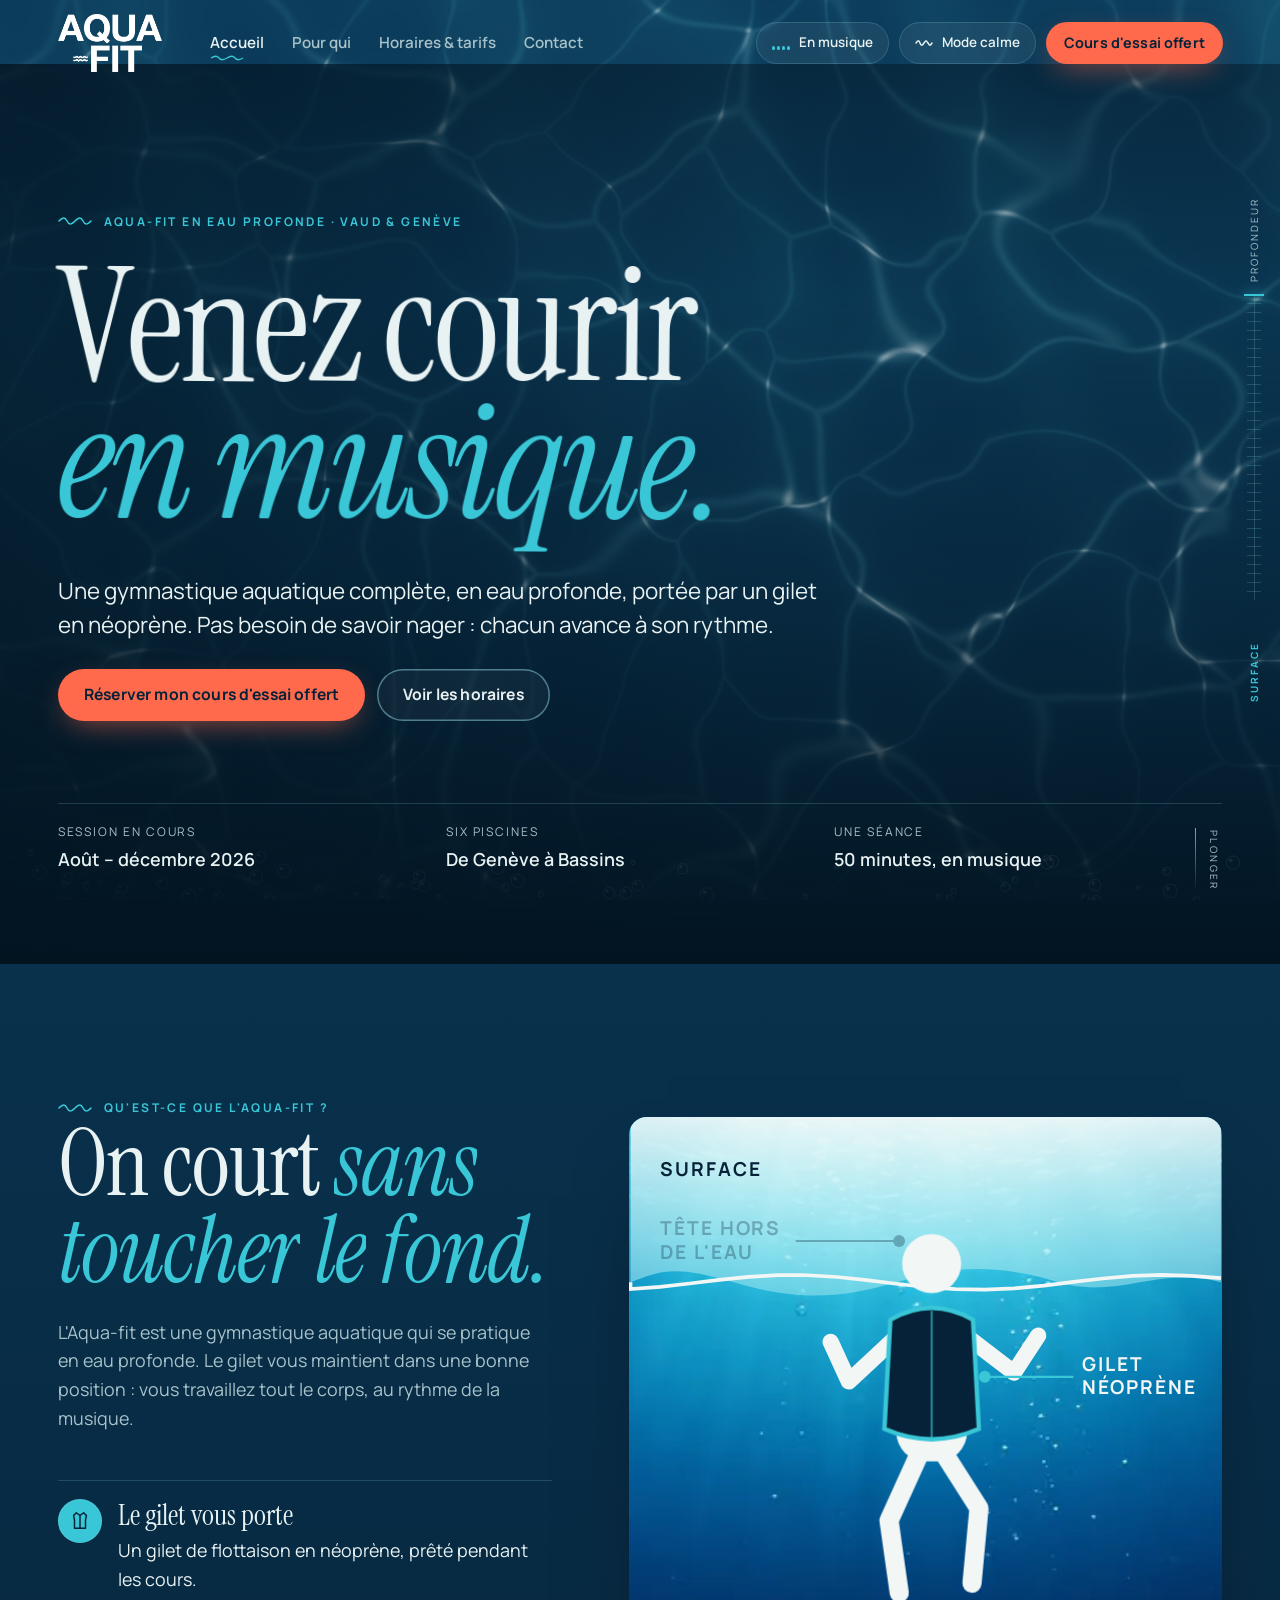
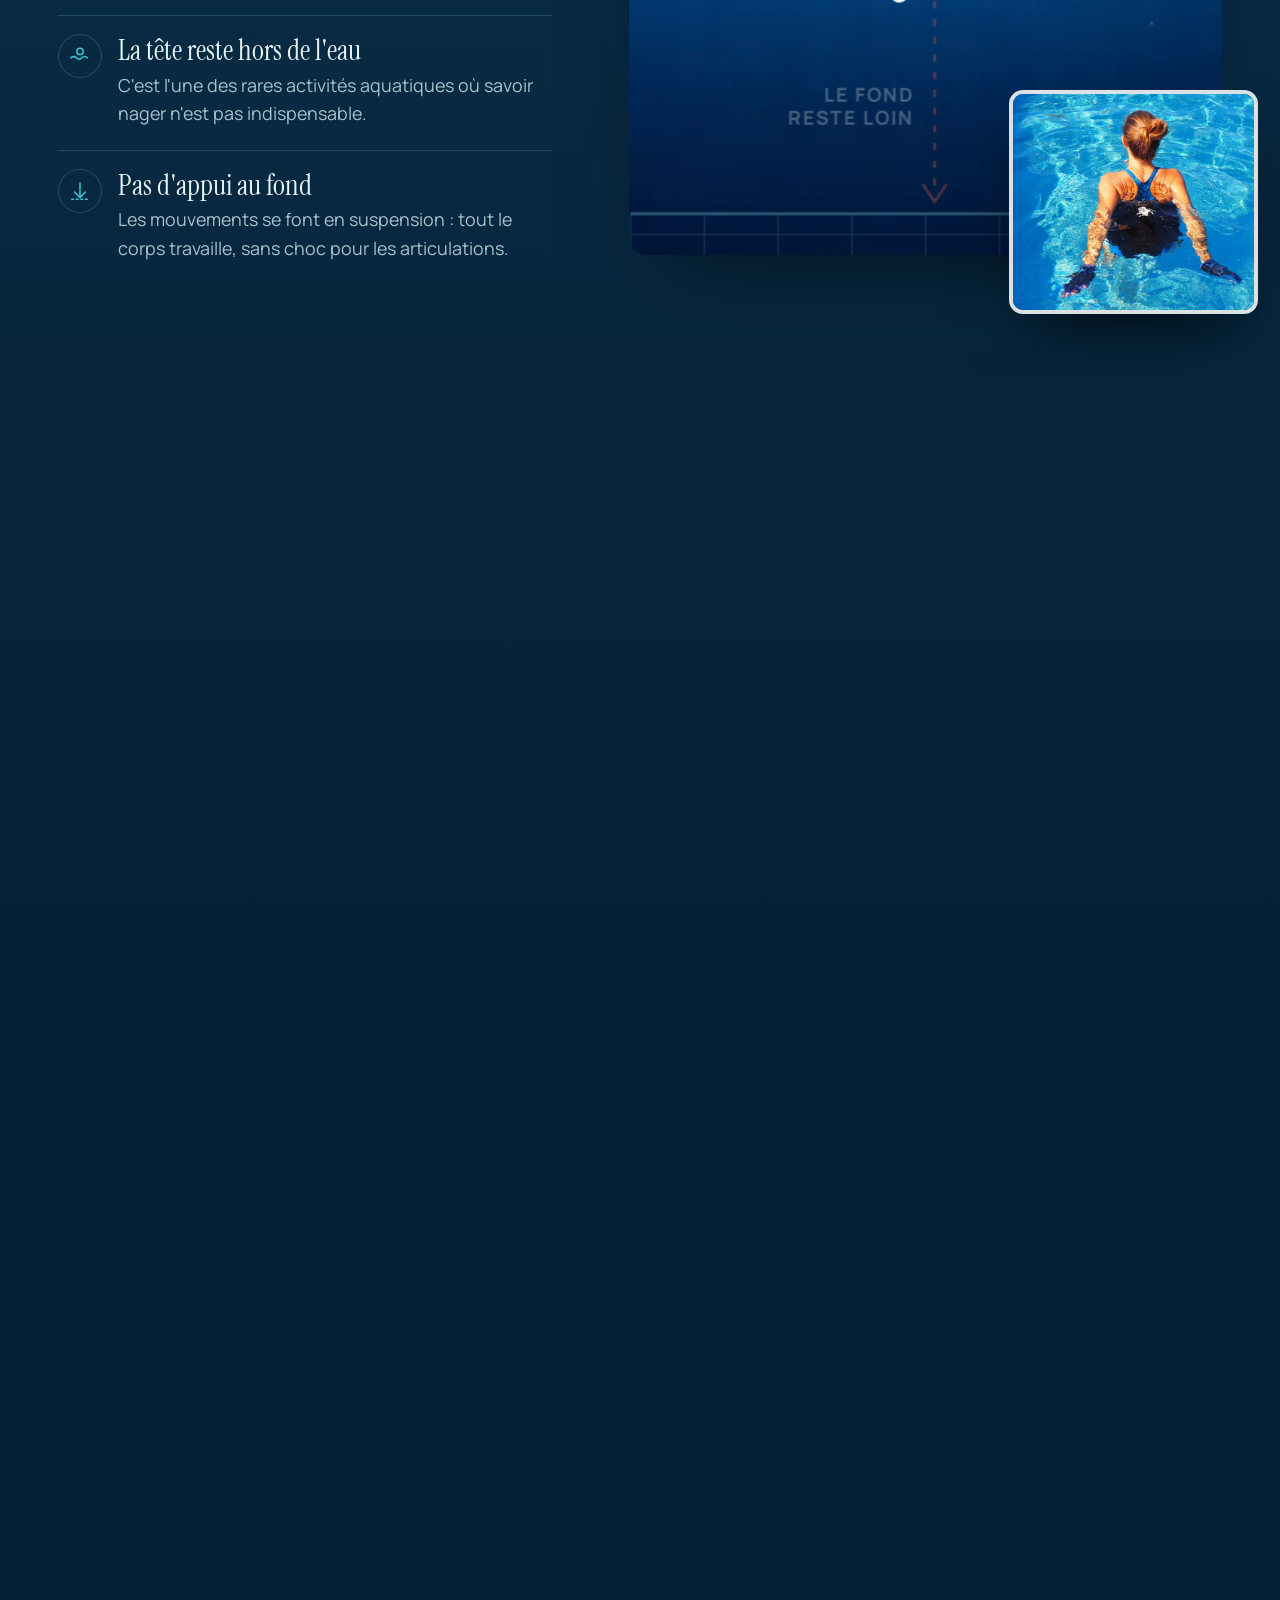
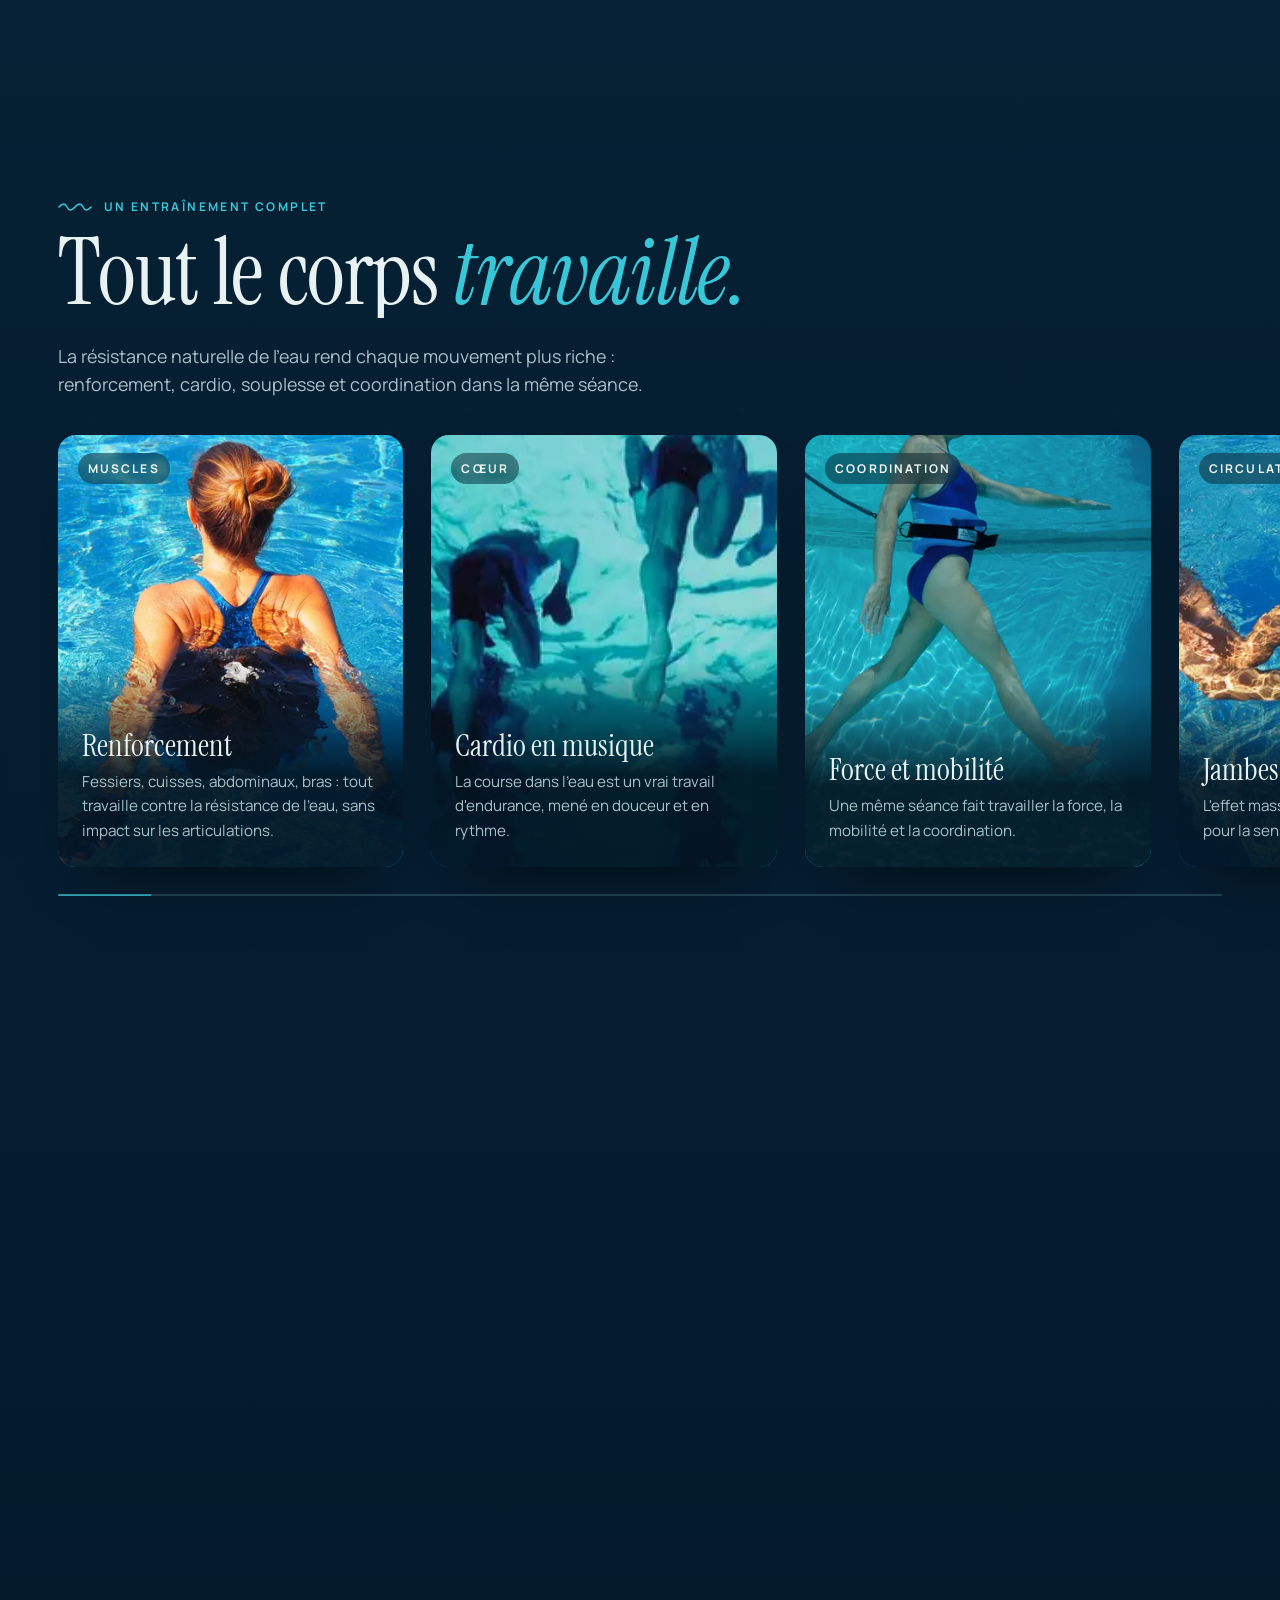
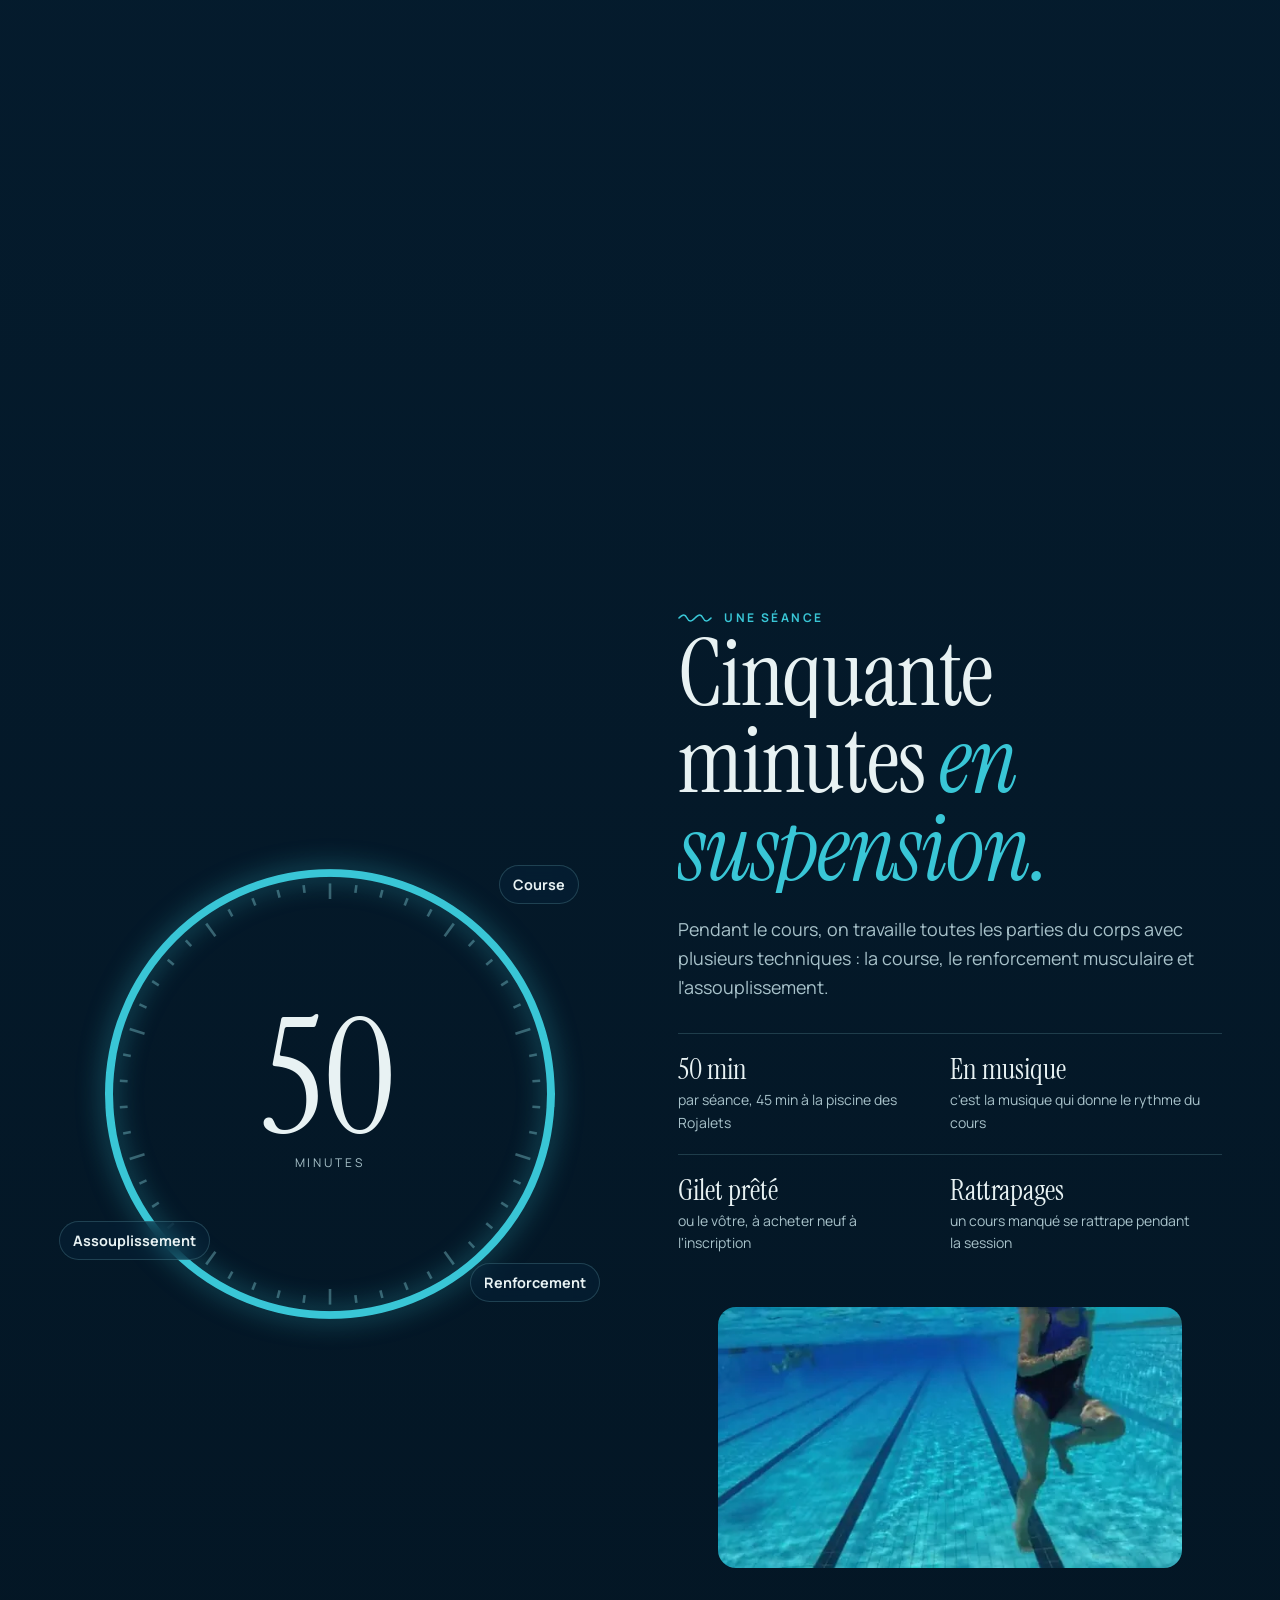
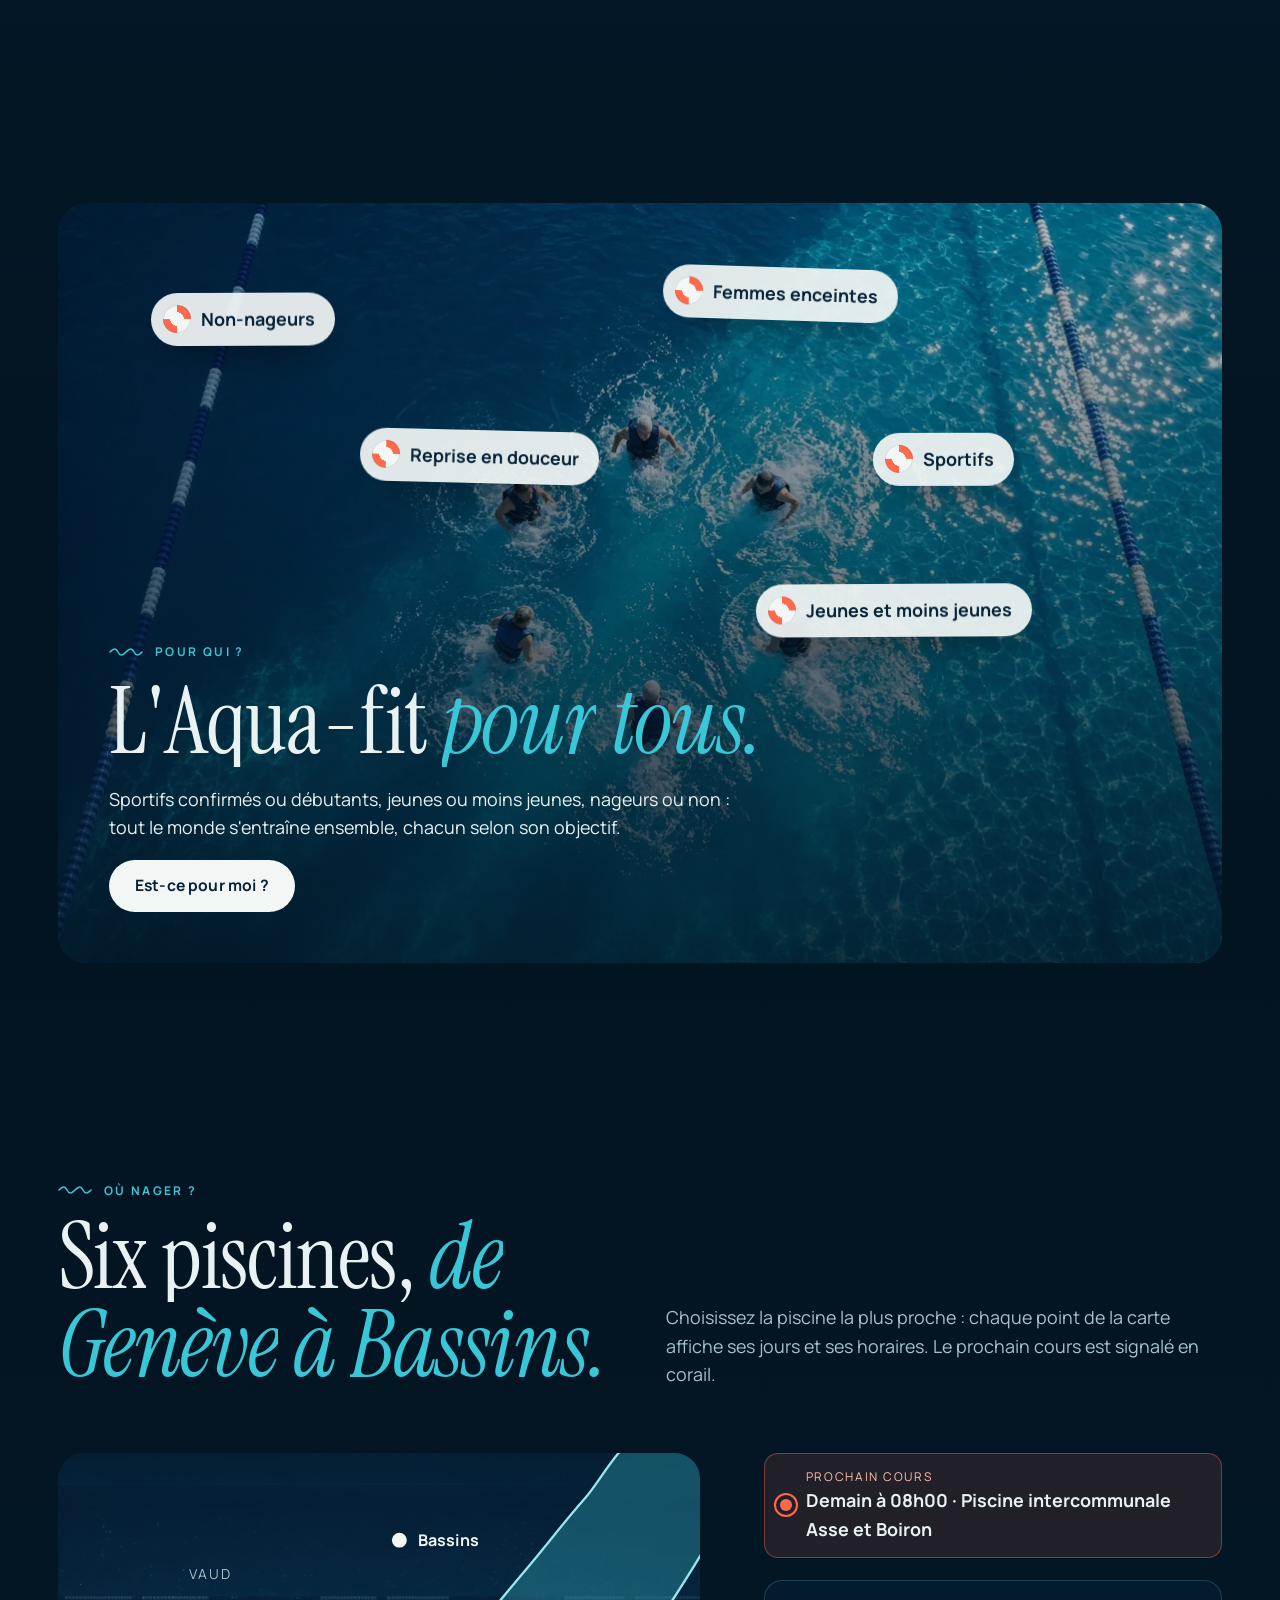
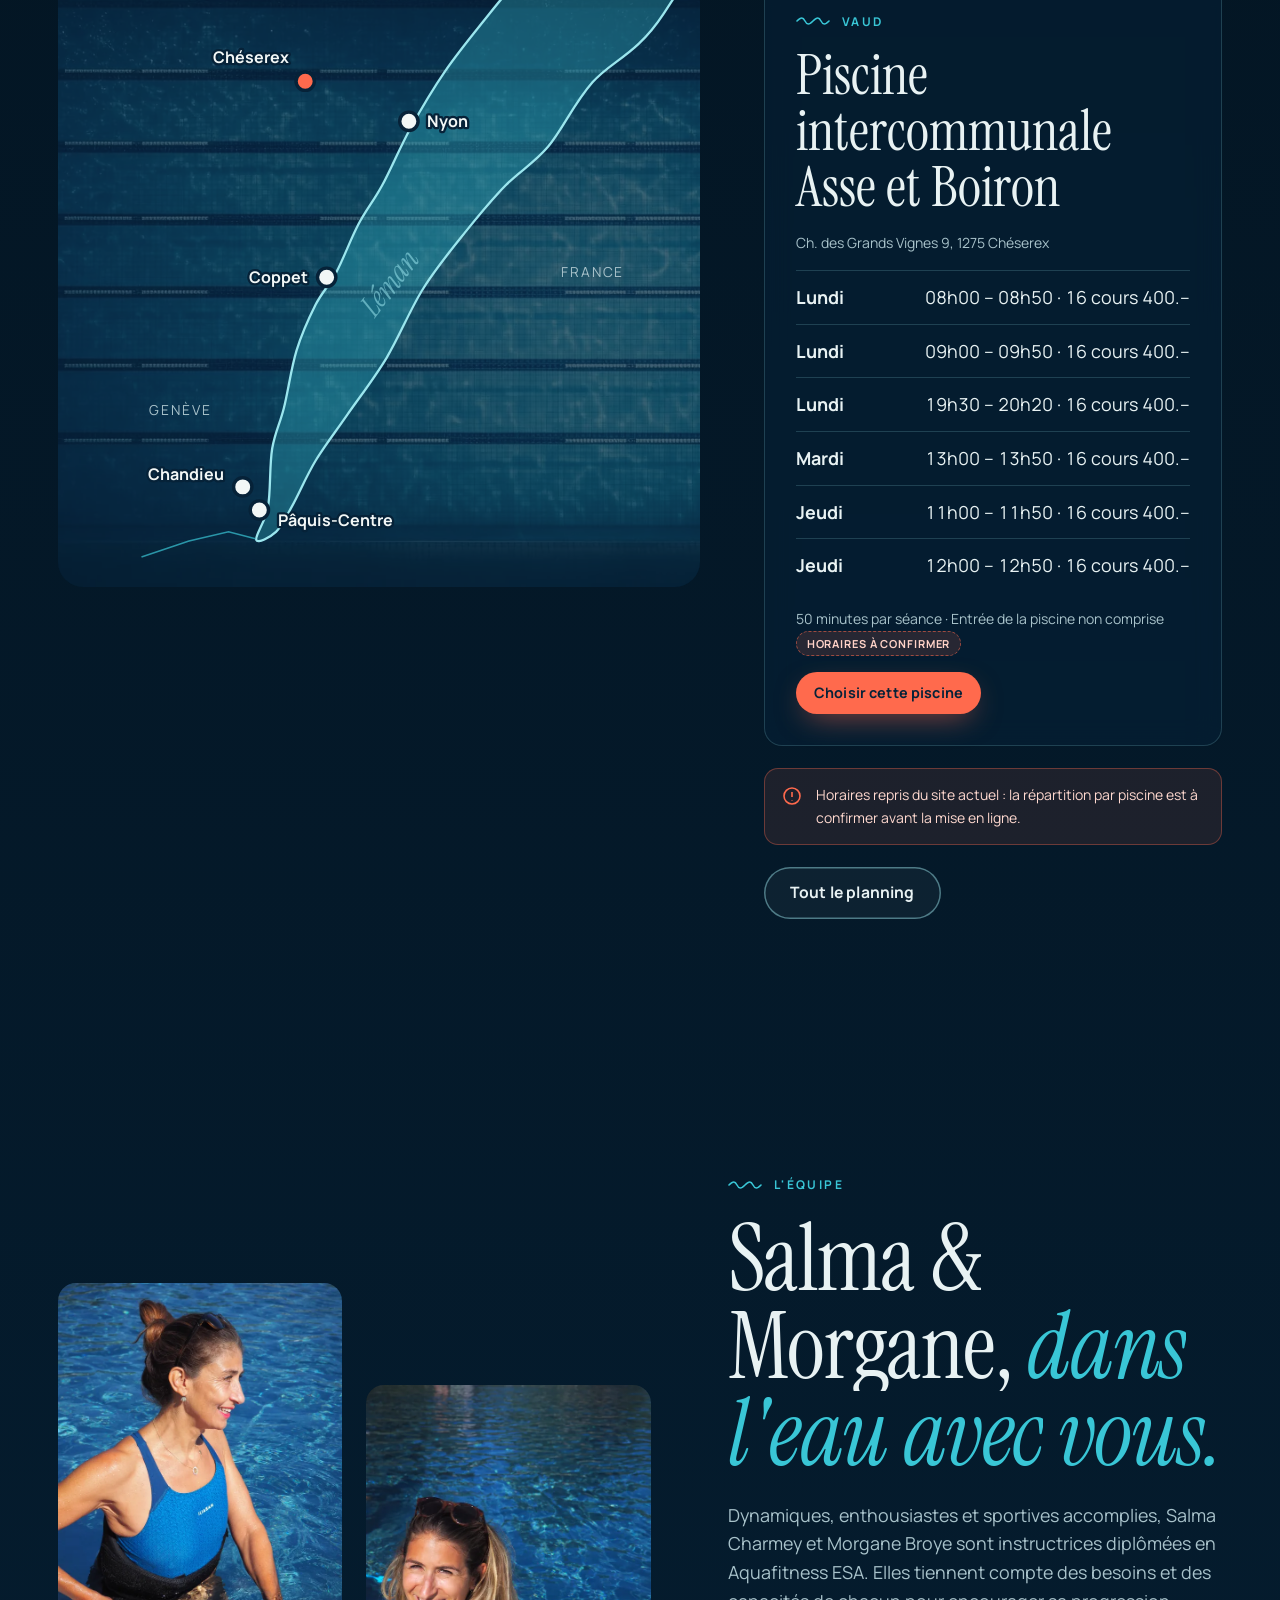
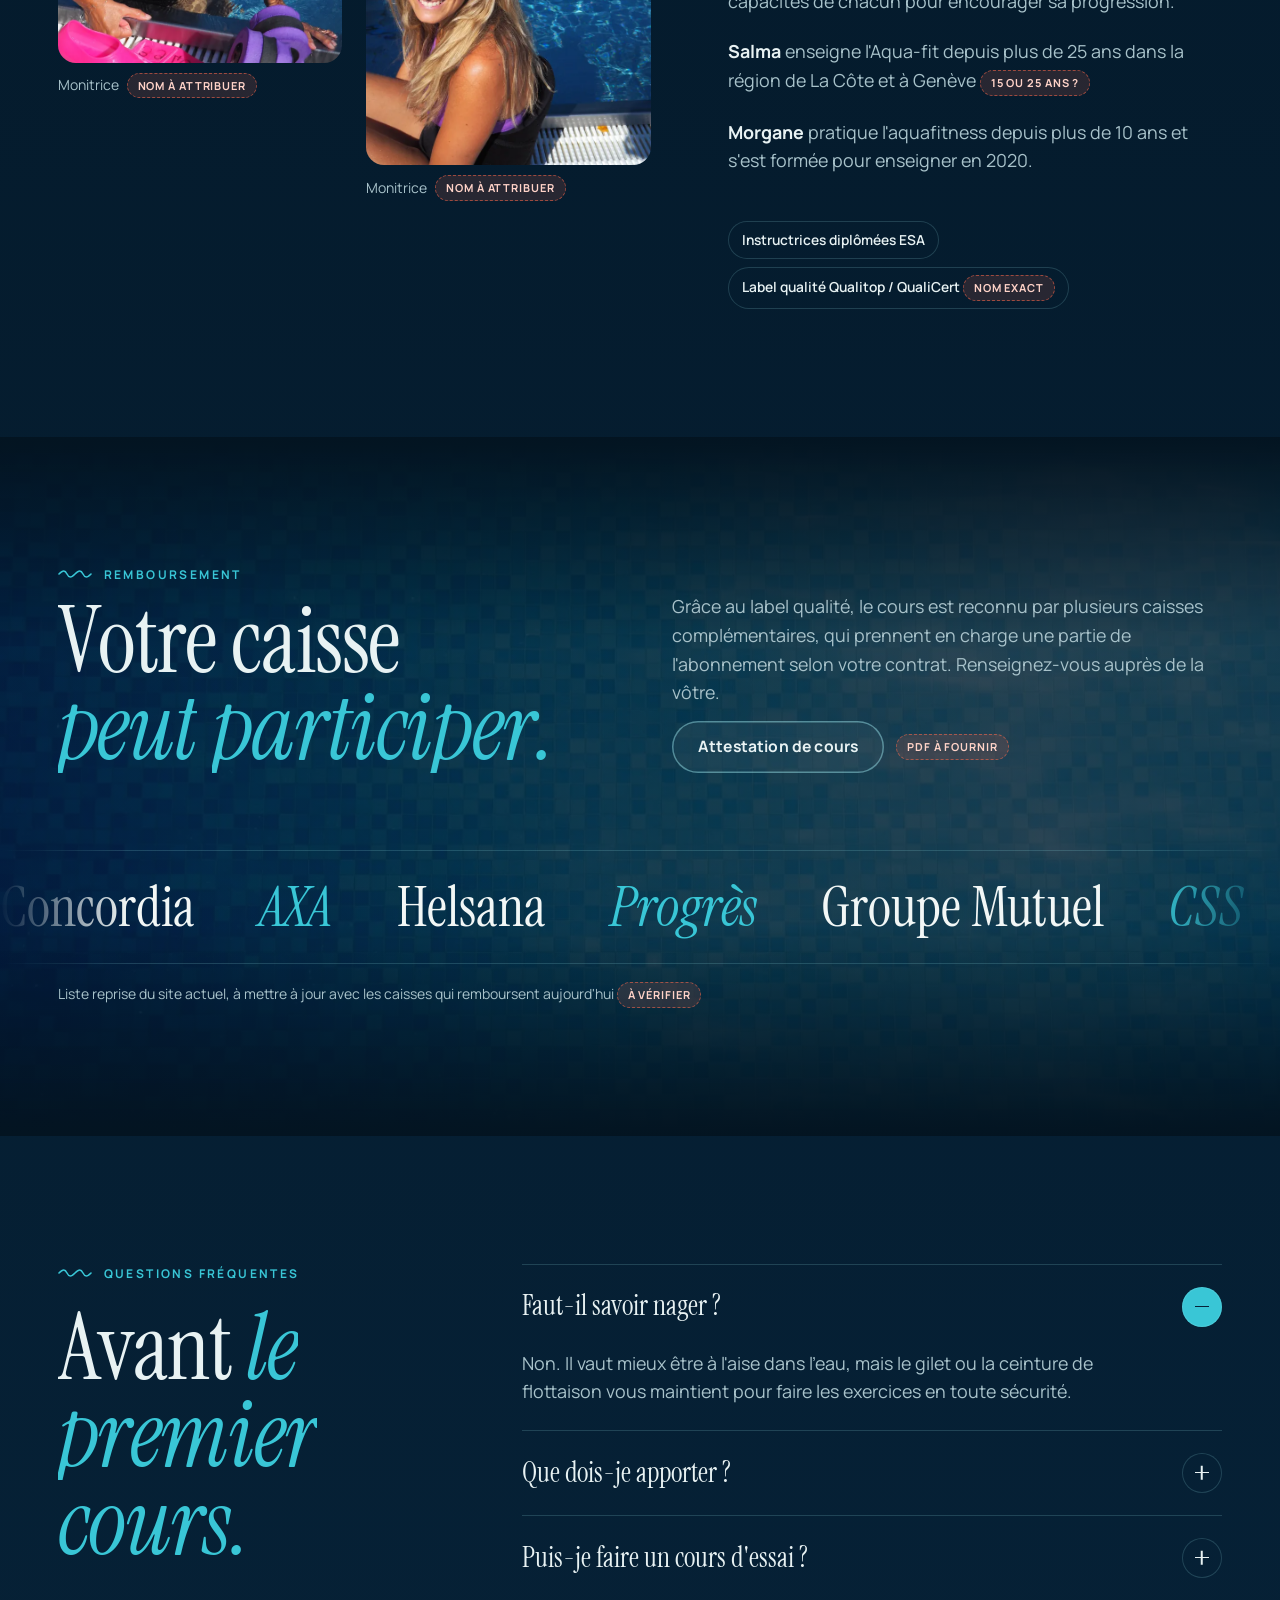
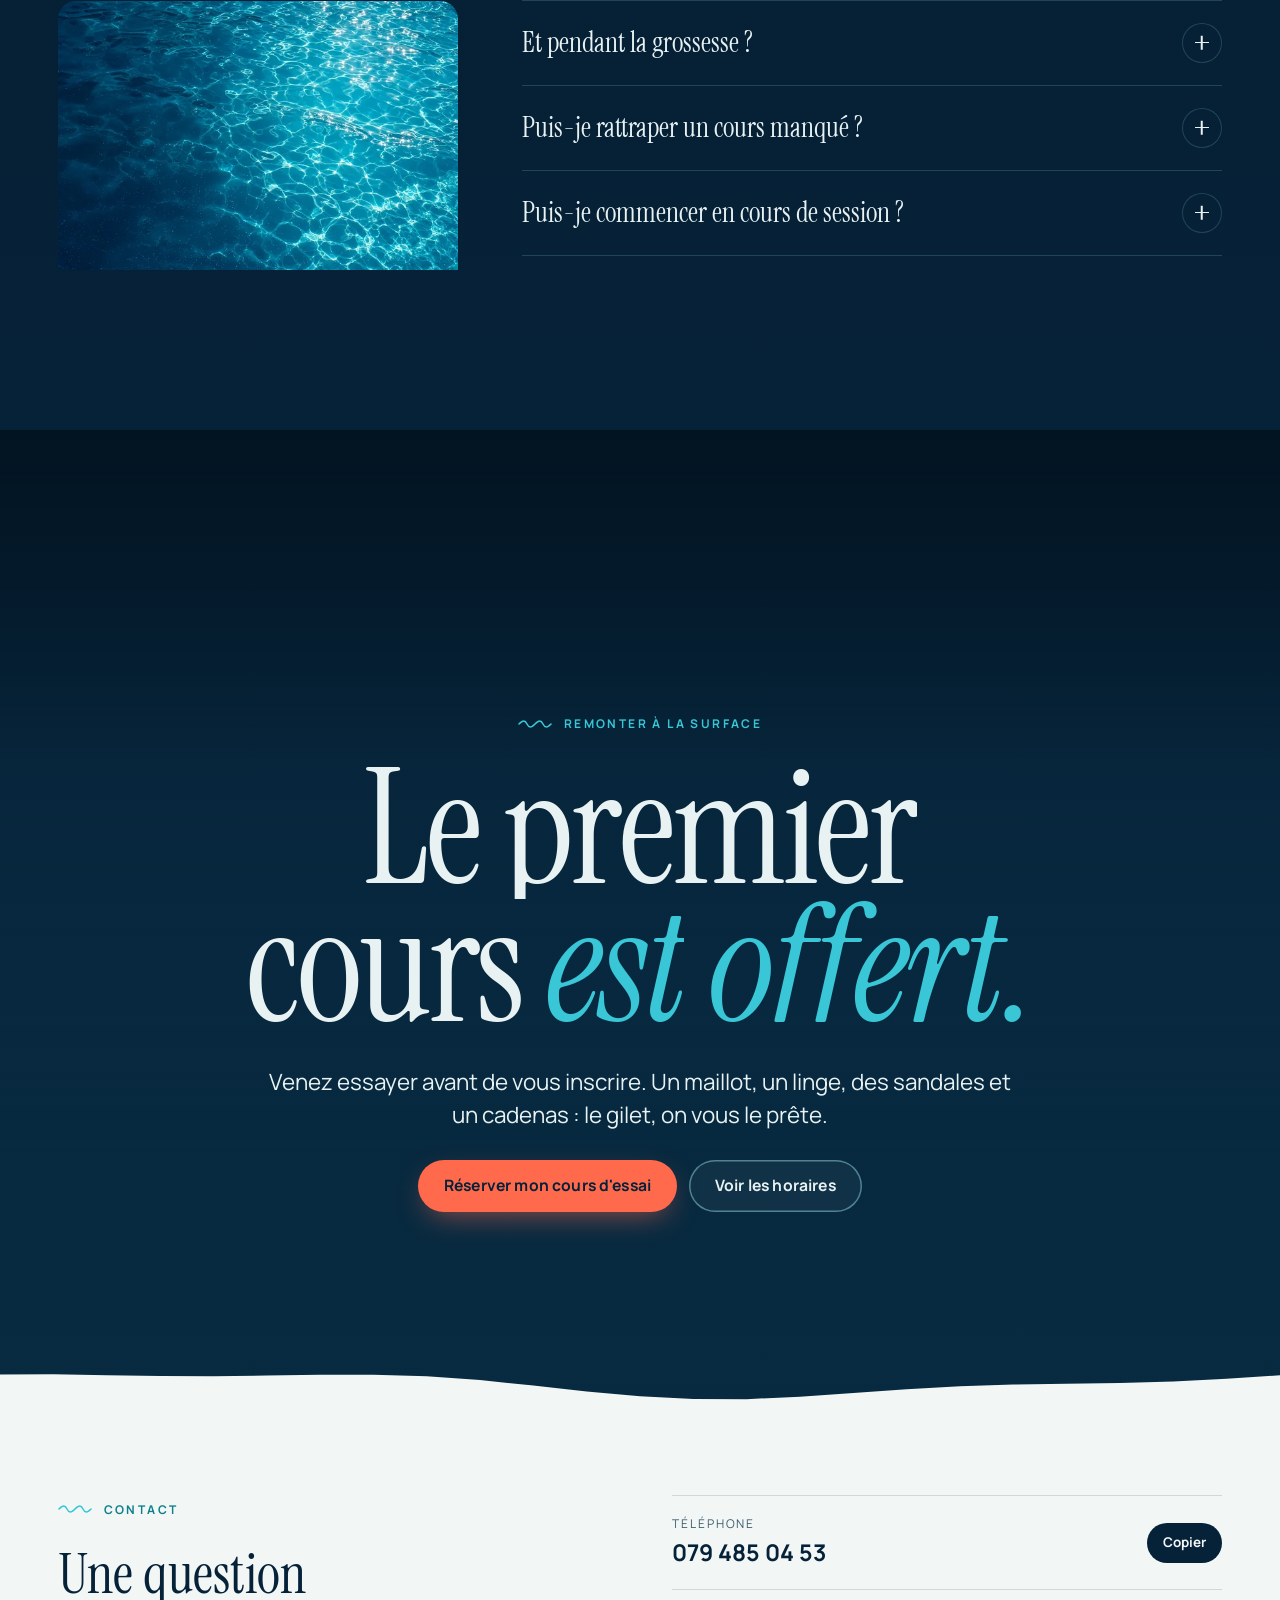
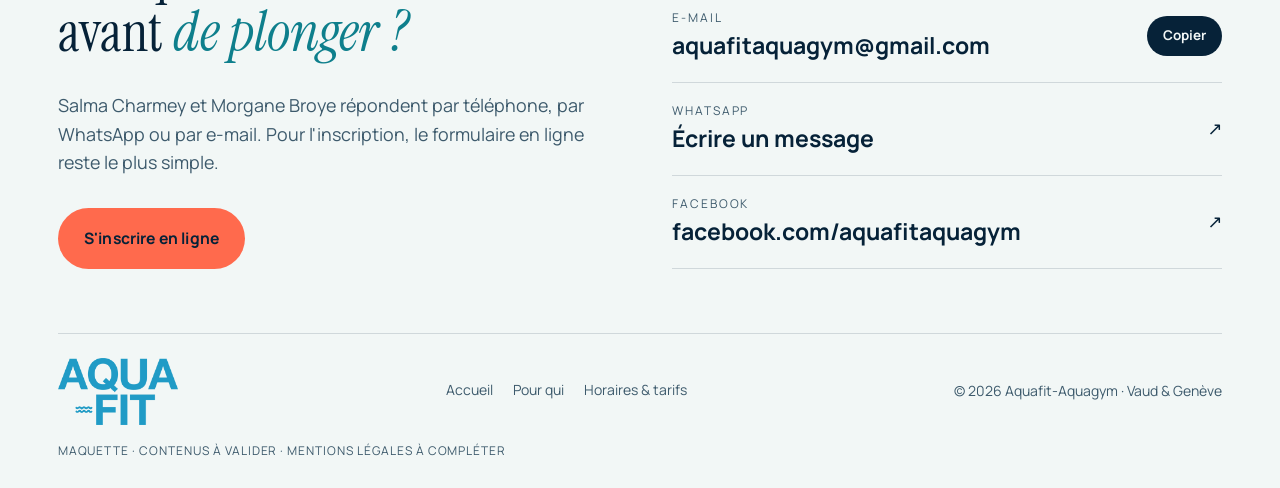
==== commit cde31331: "Maquette v2 apres audit" ====
--- a/index.html
+++ b/index.html
@@ -6,12 +6,13 @@
 <title>Aquafit-Aquagym</title>
 <meta name="claude:viewport-fit-sides" content="cover">
 <meta name="description" content="Cours d'Aqua-fit en eau profonde et en musique, avec gilet en néoprène, dans six piscines des cantons de Vaud et Genève. Cours d'essai offert.">
+<meta name="robots" content="noindex, nofollow">
 <meta name="theme-color" content="#062238">
 <meta property="og:type" content="website">
 <meta property="og:locale" content="fr_CH">
 <meta property="og:title" content="Aquafit-Aquagym">
 <meta property="og:description" content="Cours d'Aqua-fit en eau profonde et en musique, avec gilet en néoprène, dans six piscines des cantons de Vaud et Genève. Cours d'essai offert.">
-<meta property="og:image" content="assets/img/course-eau-profonde-1280.webp">
+<meta property="og:image" content="https://aquafit-maquette.vercel.app/assets/img/course-eau-profonde-1280.webp">
 <link rel="icon" href="assets/img/favicon.svg" type="image/svg+xml">
 <link rel="preload" href="assets/fonts/InstrumentSerif-Regular.woff" as="font" type="font/woff" crossorigin>
 <link rel="preload" href="assets/fonts/Manrope-var.woff" as="font" type="font/woff" crossorigin>
@@ -22,6 +23,16 @@
   h.classList.add("js");
   try { calme = localStorage.getItem("aqua-calme") === "1"; } catch (e) {}
   if (!calme && window.matchMedia && matchMedia("(prefers-reduced-motion: reduce)").matches) calme = true;
+  // Ouverture de page masquée le temps de charger les polices : pas de saut de mise en page.
+  var fin = function () { h.classList.remove("polices"); };
+  if (document.fonts && document.fonts.load) {
+    h.classList.add("polices");
+    window.__polices = Promise.race([
+      Promise.all([document.fonts.load('400 1em "Instrument Serif"'), document.fonts.load('italic 400 1em "Instrument Serif"'), document.fonts.load('600 1em "Manrope"')]),
+      new Promise(function (r) { setTimeout(r, 1400); })
+    ]).then(fin, fin);
+    setTimeout(fin, 2500);
+  }
   if (calme) { h.classList.add("calme"); return; }
   try {
     if (sessionStorage.getItem("aqua-vague") === "1") h.classList.add("arrivee");
@@ -84,14 +95,15 @@
     <a href="index.html" data-nav="accueil">Accueil</a>
     <a href="pour-qui.html" data-nav="pour-qui">Pour qui</a>
     <a href="horaires-tarifs.html" data-nav="horaires">Horaires &amp; tarifs</a>
+    <a href="#contact">Contact</a>
   </nav>
   <div class="entete__outils">
     <button class="outil" type="button" data-son aria-pressed="false" aria-label="Lancer la musique">
-      <span class="eq" aria-hidden="true"><i></i><i></i><i></i><i></i></span><span class="outil__txt">En musique</span>
+      <span class="eq" aria-hidden="true"><i></i><i></i><i></i><i></i></span><span class="outil__txt">En musique</span><span class="outil__court" aria-hidden="true">Son</span>
     </button>
     <button class="outil" type="button" data-calme aria-pressed="false">
       <svg class="vague-ico" viewBox="0 0 18 10" aria-hidden="true"><path d="M1 5c2-3 3-3 4 0s2 3 4 0 2-3 4 0 2 3 4 0" fill="none" stroke="currentColor" stroke-width="1.5" stroke-linecap="round"/></svg>
-      <span class="outil__txt">Mode calme</span>
+      <span class="outil__txt">Mode calme</span><span class="outil__court" aria-hidden="true">Calme</span>
     </button>
     <a class="bouton bouton--corail bouton--petit magnet" href="horaires-tarifs.html#inscription"><span class="bouton__txt">Cours d'essai offert</span></a>
     <button class="burger" type="button" data-burger aria-expanded="false" aria-controls="menu-mobile"><span></span><span></span><span class="sr">Menu</span></button>
@@ -106,9 +118,15 @@
   </nav>
   <a class="bouton bouton--corail" href="horaires-tarifs.html#inscription">Réserver mon cours d'essai offert</a>
   <div class="menu-mobile__bas">
-    <span>079 485 04 53 · aussi sur WhatsApp</span>
+    <a class="lien-trace" href="https://wa.me/41794850453" target="_blank" rel="noopener">Écrire sur WhatsApp ↗</a>
+    <span>079 485 04 53</span>
     <span>aquafitaquagym@gmail.com</span>
   </div>
+</div>
+
+<div class="barre-essai" data-barre-essai aria-hidden="true">
+  <a class="bouton bouton--corail" href="horaires-tarifs.html#inscription" tabindex="-1"><span class="bouton__txt">Cours d'essai offert</span></a>
+  <a class="barre-essai__wa" href="https://wa.me/41794850453" target="_blank" rel="noopener" tabindex="-1" aria-label="Écrire sur WhatsApp"><svg viewBox="0 0 24 24" aria-hidden="true"><path d="M4 5.5A2.5 2.5 0 0 1 6.5 3h11A2.5 2.5 0 0 1 20 5.5v8a2.5 2.5 0 0 1-2.5 2.5H10l-4.5 4v-4h0A2.5 2.5 0 0 1 4 13.5Z" fill="none" stroke="currentColor" stroke-width="1.6" stroke-linejoin="round"/><circle cx="8.5" cy="9.5" r="1.1" fill="currentColor"/><circle cx="12" cy="9.5" r="1.1" fill="currentColor"/><circle cx="15.5" cy="9.5" r="1.1" fill="currentColor"/></svg></a>
 </div>
 
 
@@ -221,7 +239,7 @@
         <span class="surtitre">Un entraînement complet</span>
         <h2 class="titre-xl" data-titre>Tout le corps <em>travaille.</em></h2>
       </div>
-      <p class="texte">La résistance naturelle de l'eau rend chaque mouvement plus riche&nbsp;: renforcement, cardio, souplesse et coordination dans la même séance.</p>
+      <div class="pile pile--serre"><p class="texte">La résistance naturelle de l'eau rend chaque mouvement plus riche&nbsp;: renforcement, cardio, souplesse et coordination dans la même séance.</p><span class="glisser" aria-hidden="true">Faites glisser <i></i></span></div>
     </div>
     <div class="piste" data-piste>
       <article class="carte" data-tilt data-curseur-texte="Plonger">
@@ -255,8 +273,8 @@
       <article class="carte" data-tilt data-curseur-texte="Plonger">
         <div class="carte__inner">
           <div class="carte__media"><img src="assets/img/bord-bassin-gilet-1280.webp" srcset="assets/img/bord-bassin-gilet-640.webp 640w, assets/img/bord-bassin-gilet-1280.webp 1280w, assets/img/bord-bassin-gilet-1920.webp 1920w" sizes="(max-width: 700px) 80vw, 30vw" alt="Participante assise au bord du bassin, gilet et accessoires à côté d'elle" loading="lazy" decoding="async" ></div>
-          <span class="carte__num">Moral</span>
-          <div class="carte__legende"><h3>Bon pour la tête</h3><p>Un cours rythmé par la musique, bénéfique pour le physique comme pour le moral.</p></div>
+          <span class="carte__num">Bien-être</span>
+          <div class="carte__legende"><h3>Bon pour le moral</h3><p>Un cours rythmé par la musique, bénéfique pour le physique comme pour le bien-être.</p></div>
         </div>
       </article>
       <article class="carte" data-tilt data-curseur-texte="Plonger">
@@ -267,6 +285,7 @@
         </div>
       </article>
     </div>
+    <div class="wrap"><div class="piste__progres" aria-hidden="true"><i data-piste-progres></i></div></div>
   </section>
 
   <!-- Séance -->
@@ -306,10 +325,10 @@
       <div class="bassin" data-bassin>
         <img src="assets/img/groupe-vu-du-dessus-1168.webp" srcset="assets/img/groupe-vu-du-dessus-640.webp 640w, assets/img/groupe-vu-du-dessus-1168.webp 1168w" sizes="100vw" alt="Vu du dessus, un petit groupe court en cercle dans un couloir de piscine" loading="lazy" decoding="async" >
         <div class="bouees" data-bouees>
-          <a class="bouee" href="pour-qui.html#profils" style="left:8%;top:12%"><i aria-hidden="true"></i>Non-nageurs</a>
-          <a class="bouee" href="pour-qui.html#profils" style="left:52%;top:9%"><i aria-hidden="true"></i>Femmes enceintes</a>
-          <a class="bouee" href="pour-qui.html#profils" style="left:70%;top:30%"><i aria-hidden="true"></i>Sportifs</a>
-          <a class="bouee" href="pour-qui.html#profils" style="left:26%;top:30%"><i aria-hidden="true"></i>Reprise en douceur</a>
+          <a class="bouee" href="pour-qui.html#quiz" data-quiz-pre="nage=non" style="left:8%;top:12%"><i aria-hidden="true"></i>Non-nageurs</a>
+          <a class="bouee" href="pour-qui.html#quiz" data-quiz-pre="situation=enceinte" style="left:52%;top:9%"><i aria-hidden="true"></i>Femmes enceintes</a>
+          <a class="bouee" href="pour-qui.html#quiz" data-quiz-pre="situation=sport" style="left:70%;top:30%"><i aria-hidden="true"></i>Sportifs</a>
+          <a class="bouee" href="pour-qui.html#quiz" data-quiz-pre="situation=reprise" style="left:26%;top:30%"><i aria-hidden="true"></i>Reprise en douceur</a>
           <a class="bouee" href="pour-qui.html#profils" style="left:60%;top:50%"><i aria-hidden="true"></i>Jeunes et moins jeunes</a>
         </div>
         <div class="bassin__texte">
@@ -433,7 +452,7 @@
         </details>
         <details class="question">
           <summary>Puis-je rattraper un cours manqué&nbsp;?<i aria-hidden="true"></i></summary>
-          <div class="question__reponse"><p>Oui, à n'importe quel moment de la session en cours, selon les places disponibles. Pas besoin de le faire dans la même semaine.</p></div>
+          <div class="question__reponse"><p>Oui, à n'importe quel moment de la session en cours, dans la piscine où vous êtes inscrit et selon les places disponibles. Pas besoin de le faire dans la même semaine.</p></div>
         </details>
         <details class="question">
           <summary>Puis-je commencer en cours de session&nbsp;?<i aria-hidden="true"></i></summary>
@@ -475,12 +494,16 @@
       </div>
       <div class="contacts">
         <div class="contact">
-          <div><small>Téléphone et WhatsApp</small><span class="contact__valeur" data-copie-source="tel">079 485 04 53</span></div>
+          <div><small>Téléphone</small><span class="contact__valeur" data-copie-source="tel">079 485 04 53</span></div>
           <button class="copier" type="button" data-copier="tel">Copier</button>
         </div>
         <div class="contact">
           <div><small>E-mail</small><span class="contact__valeur" data-copie-source="mail">aquafitaquagym@gmail.com</span></div>
           <button class="copier" type="button" data-copier="mail">Copier</button>
+        </div>
+        <div class="contact">
+          <div><small>WhatsApp</small><a class="contact__valeur lien-trace" href="https://wa.me/41794850453" target="_blank" rel="noopener">Écrire un message</a></div>
+          <span aria-hidden="true">↗</span>
         </div>
         <div class="contact">
           <div><small>Facebook</small><a class="contact__valeur lien-trace" href="https://www.facebook.com/aquafitaquagym" target="_blank" rel="noopener">facebook.com/aquafitaquagym</a></div>
--- a/assets/css/site.css
+++ b/assets/css/site.css
@@ -605,3 +605,78 @@
 .couloir__bassin--double { height: 104px; }
 .couloir__bassin--double::before { top: 50%; }
 @media (max-width: 820px) { .couloir__bassin--double { height: auto; } .cours { top: auto !important; } }
+
+/* =========================================================================
+   v2 : audit
+   ========================================================================= */
+
+/* Menu mobile ouvert : la page derrière ne défile plus. */
+html.menu-ouvert, html.menu-ouvert body { overflow: hidden; }
+
+/* Barre « Cours d'essai » sur téléphone et tablette, après l'ouverture de page. */
+.barre-essai { position: fixed; left: 0; right: 0; bottom: 0; z-index: 44; display: none; gap: 10px; align-items: center; padding: 12px var(--gouttiere-d) calc(12px + env(safe-area-inset-bottom, 0px)) var(--gouttiere-g); background: linear-gradient(180deg, rgba(3,20,33,0), rgba(3,20,33,.92) 40%); transform: translateY(110%); transition: transform .5s var(--ease); pointer-events: none; }
+.barre-essai .bouton { flex: 1; }
+.barre-essai__wa { width: 52px; height: 52px; flex: none; border-radius: 50%; display: grid; place-items: center; background: var(--ecume); color: var(--abysse); }
+.barre-essai__wa svg { width: 24px; height: 24px; }
+.barre-essai.est-visible { transform: none; pointer-events: auto; }
+@media (max-width: 960px) { .barre-essai { display: flex; } }
+html.menu-ouvert .barre-essai { transform: translateY(110%); }
+
+/* Rythme vertical resserré. */
+.section { padding-block: clamp(80px, 10vw, 150px); }
+.section--serree { padding-block: clamp(56px, 7vw, 104px); }
+
+/* Ouverture masquée le temps des polices (évite le saut de mise en page). */
+html.polices .hero__contenu { visibility: hidden; }
+
+/* Sans JavaScript, les galeries défilent à la main. */
+html:not(.js) .piste { overflow-x: auto; width: auto; }
+
+/* Planning : chaque bouée affiche l'heure et la piscine (la couleur n'est pas la seule information). */
+.cours { height: 46px; min-width: 78px; justify-content: flex-start; padding: 0 12px 0 10px; }
+.cours__txt { display: grid; line-height: 1.05; text-align: left; }
+.cours__txt b { font-size: 12.5px; font-weight: 800; }
+.cours__txt small { font-size: 10px; font-weight: 700; opacity: .72; letter-spacing: .02em; }
+.couloir__bassin--double { height: 112px; }
+.puce--couleur { display: inline-flex; align-items: center; gap: 8px; }
+.puce--couleur i { width: 9px; height: 9px; border-radius: 50%; background: var(--c); flex: none; box-shadow: 0 0 0 2px rgba(3,20,33,.35); }
+.puce[aria-pressed="true"].puce--couleur i { box-shadow: 0 0 0 2px var(--abysse); }
+
+/* Tarifs : 8 cartes sur 4 colonnes en grand écran. */
+@media (min-width: 1200px) { .tarifs { grid-template-columns: repeat(4, minmax(0, 1fr)); } }
+
+/* Galeries horizontales : indication de glisse et progression. */
+.glisser { display: none; align-items: center; gap: 10px; font-size: var(--t-micro); letter-spacing: .16em; text-transform: uppercase; color: var(--lagon); font-weight: 700; }
+.glisser i { width: 34px; height: 1.5px; background: var(--lagon); position: relative; animation: glisse 1.8s var(--ease) infinite; }
+.glisser i::after { content: ""; position: absolute; right: -1px; top: -3px; width: 7px; height: 7px; border-top: 1.5px solid var(--lagon); border-right: 1.5px solid var(--lagon); transform: rotate(45deg); }
+@keyframes glisse { 0%, 100% { transform: translateX(0); } 50% { transform: translateX(8px); } }
+@media (max-width: 900px) { .glisser { display: inline-flex; } }
+.piste__progres { height: 2px; background: var(--ligne); margin-top: clamp(18px, 3vh, 32px); border-radius: 2px; overflow: hidden; }
+.piste__progres i { display: block; height: 100%; background: var(--lagon); transform-origin: left; transform: scaleX(.08); box-shadow: 0 0 8px var(--lagon); }
+
+/* Carte : points plus faciles à toucher, noms lisibles sur téléphone. */
+.pin__zone { fill: transparent; }
+@media (max-width: 600px) {
+  .pin__nom { font-size: 21px; stroke-width: 5px; }
+  .leman-ville { font-size: 16px; }
+  .leman-lac { font-size: 32px; }
+}
+.outil__court { display: none; }
+@media (max-width: 480px) { .outil[data-son] .outil__court { display: inline; } }
+.outil { white-space: nowrap; }
+@media (max-width: 480px) {
+  .outil .outil__txt { display: none; }
+  .outil .outil__court { display: inline; }
+  .outil[data-calme] { gap: 6px; }
+}
+@media (max-width: 360px) {
+  .entete { gap: 6px; padding-left: max(12px, env(safe-area-inset-left, 0px)); padding-right: max(12px, env(safe-area-inset-right, 0px)); }
+  .entete__logo img { width: 70px; }
+  .entete__outils { gap: 6px; }
+  .outil { padding: 0 10px; min-height: 40px; }
+  .outil .vague-ico { display: none; }
+  .burger { width: 42px; height: 42px; }
+  .burger span:not(.sr) { left: 12px; right: 12px; }
+  .burger span:nth-child(1) { top: 17px; }
+  .burger span:nth-child(2) { top: 24px; }
+}
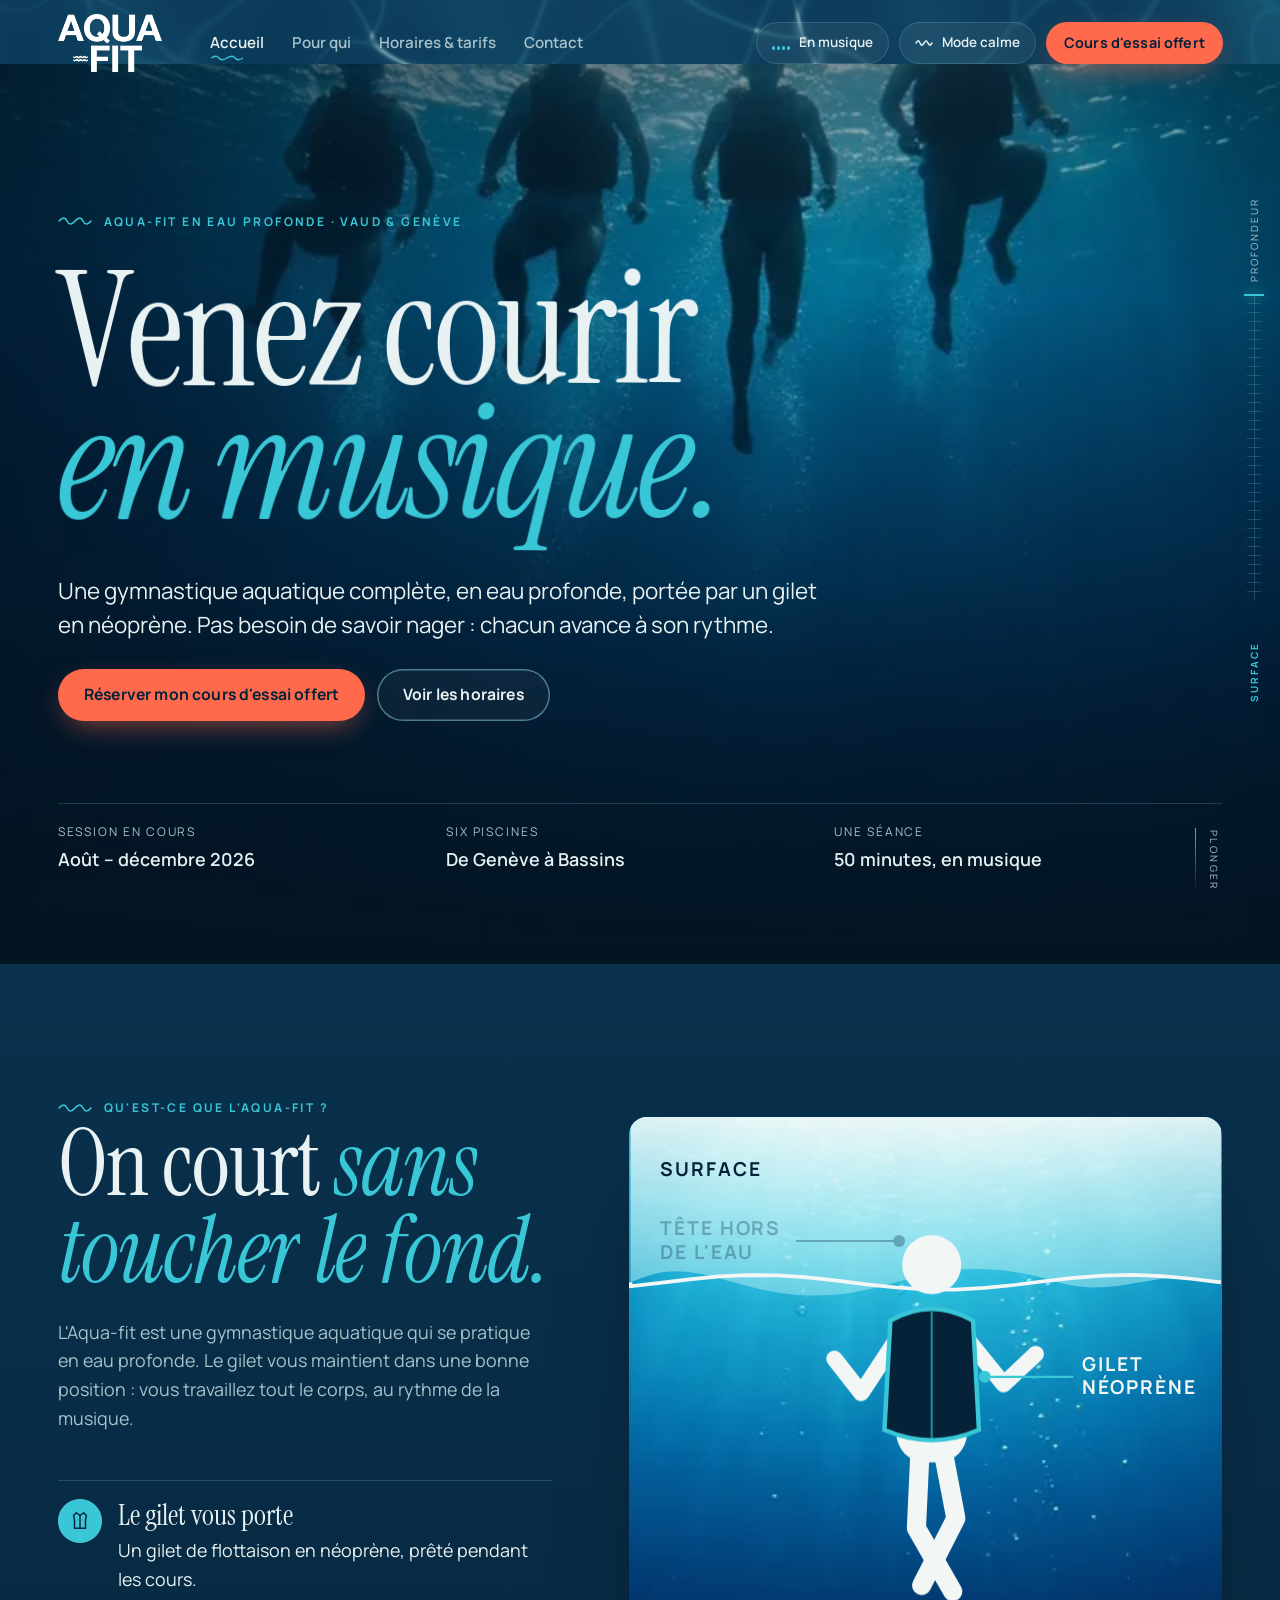
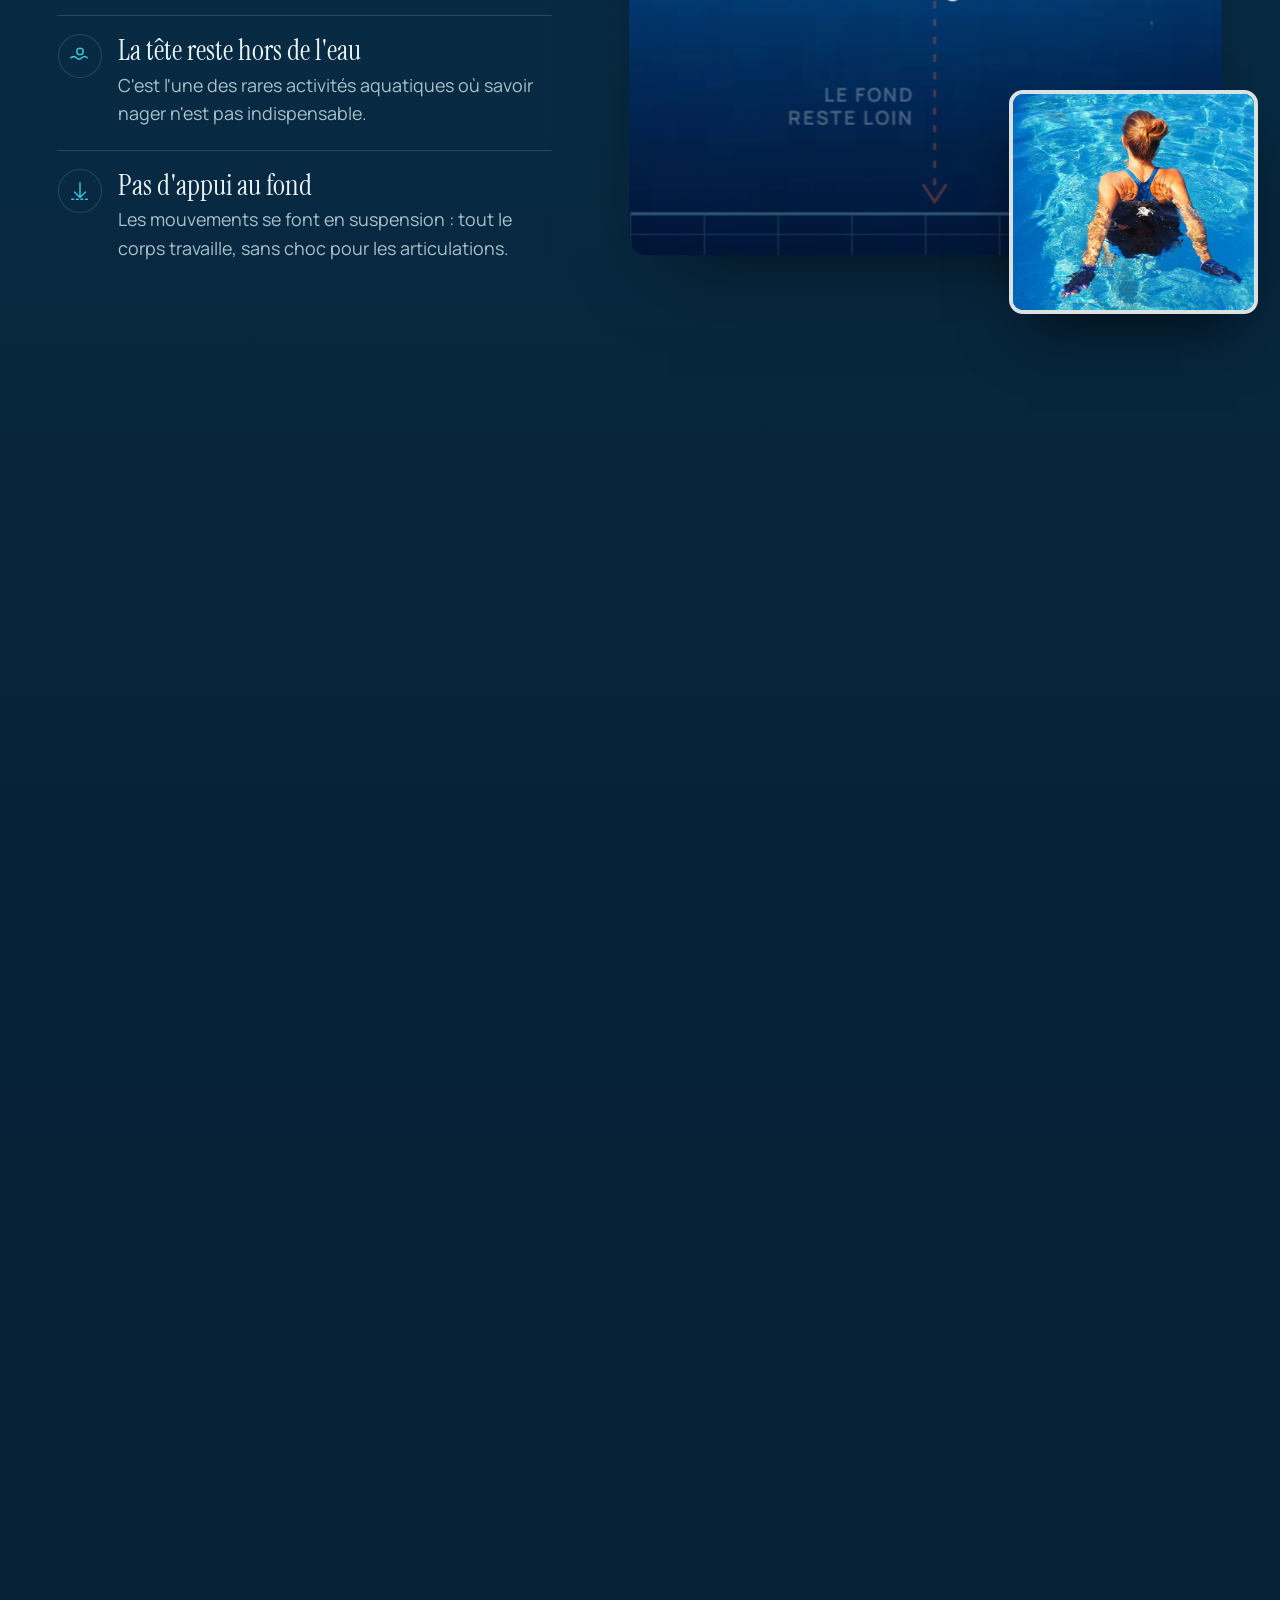
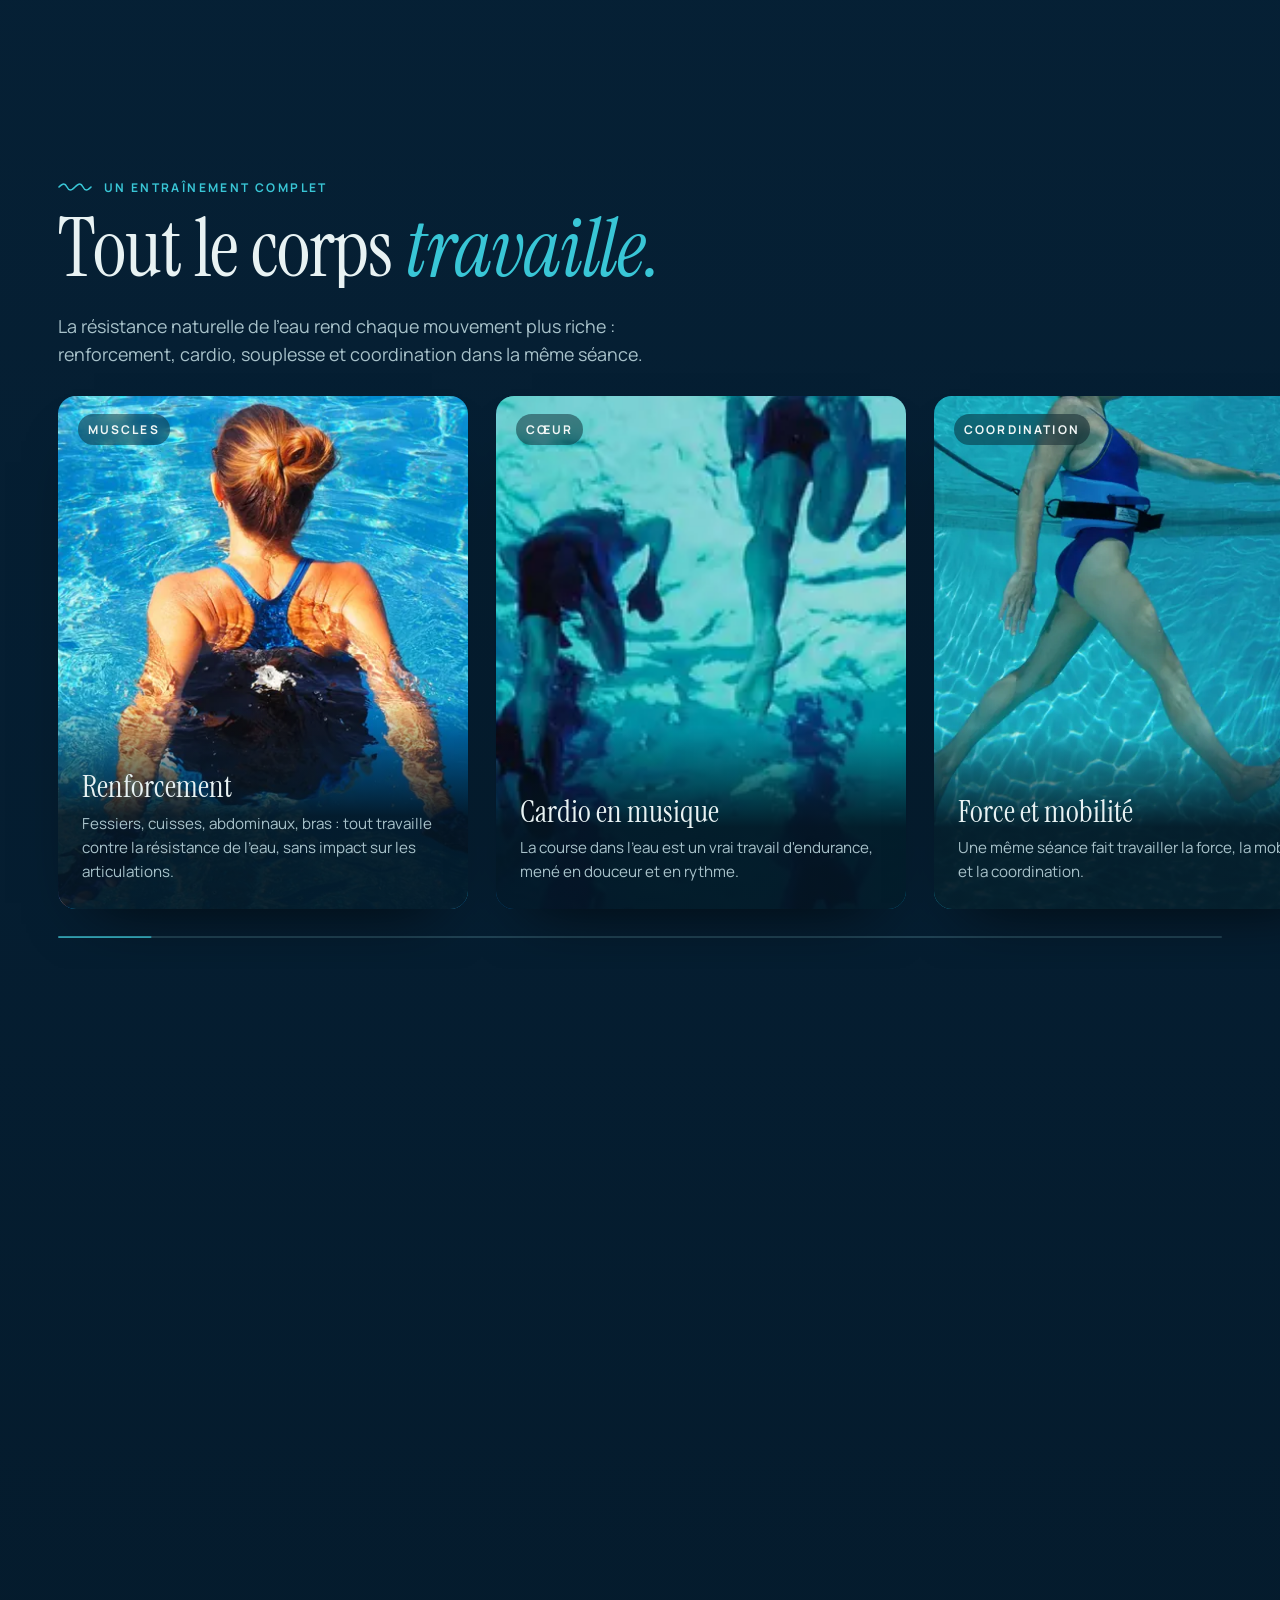
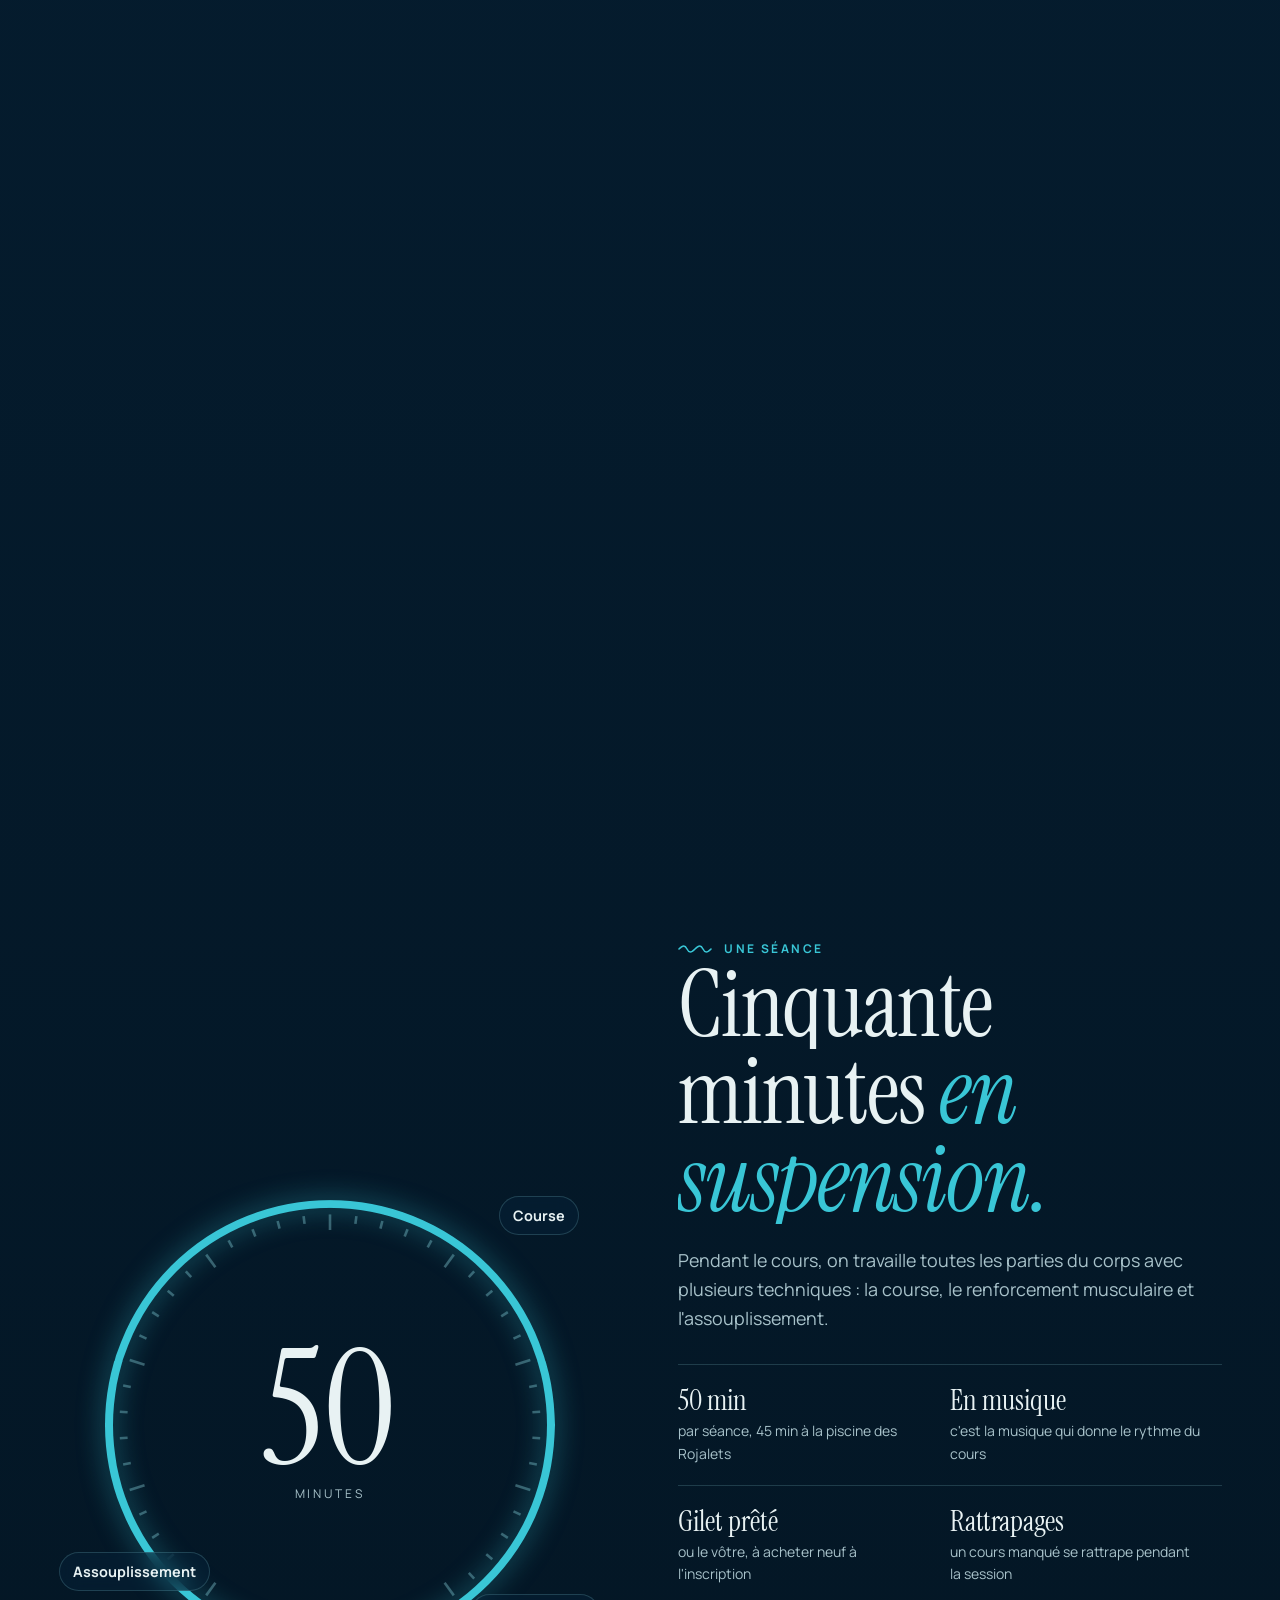
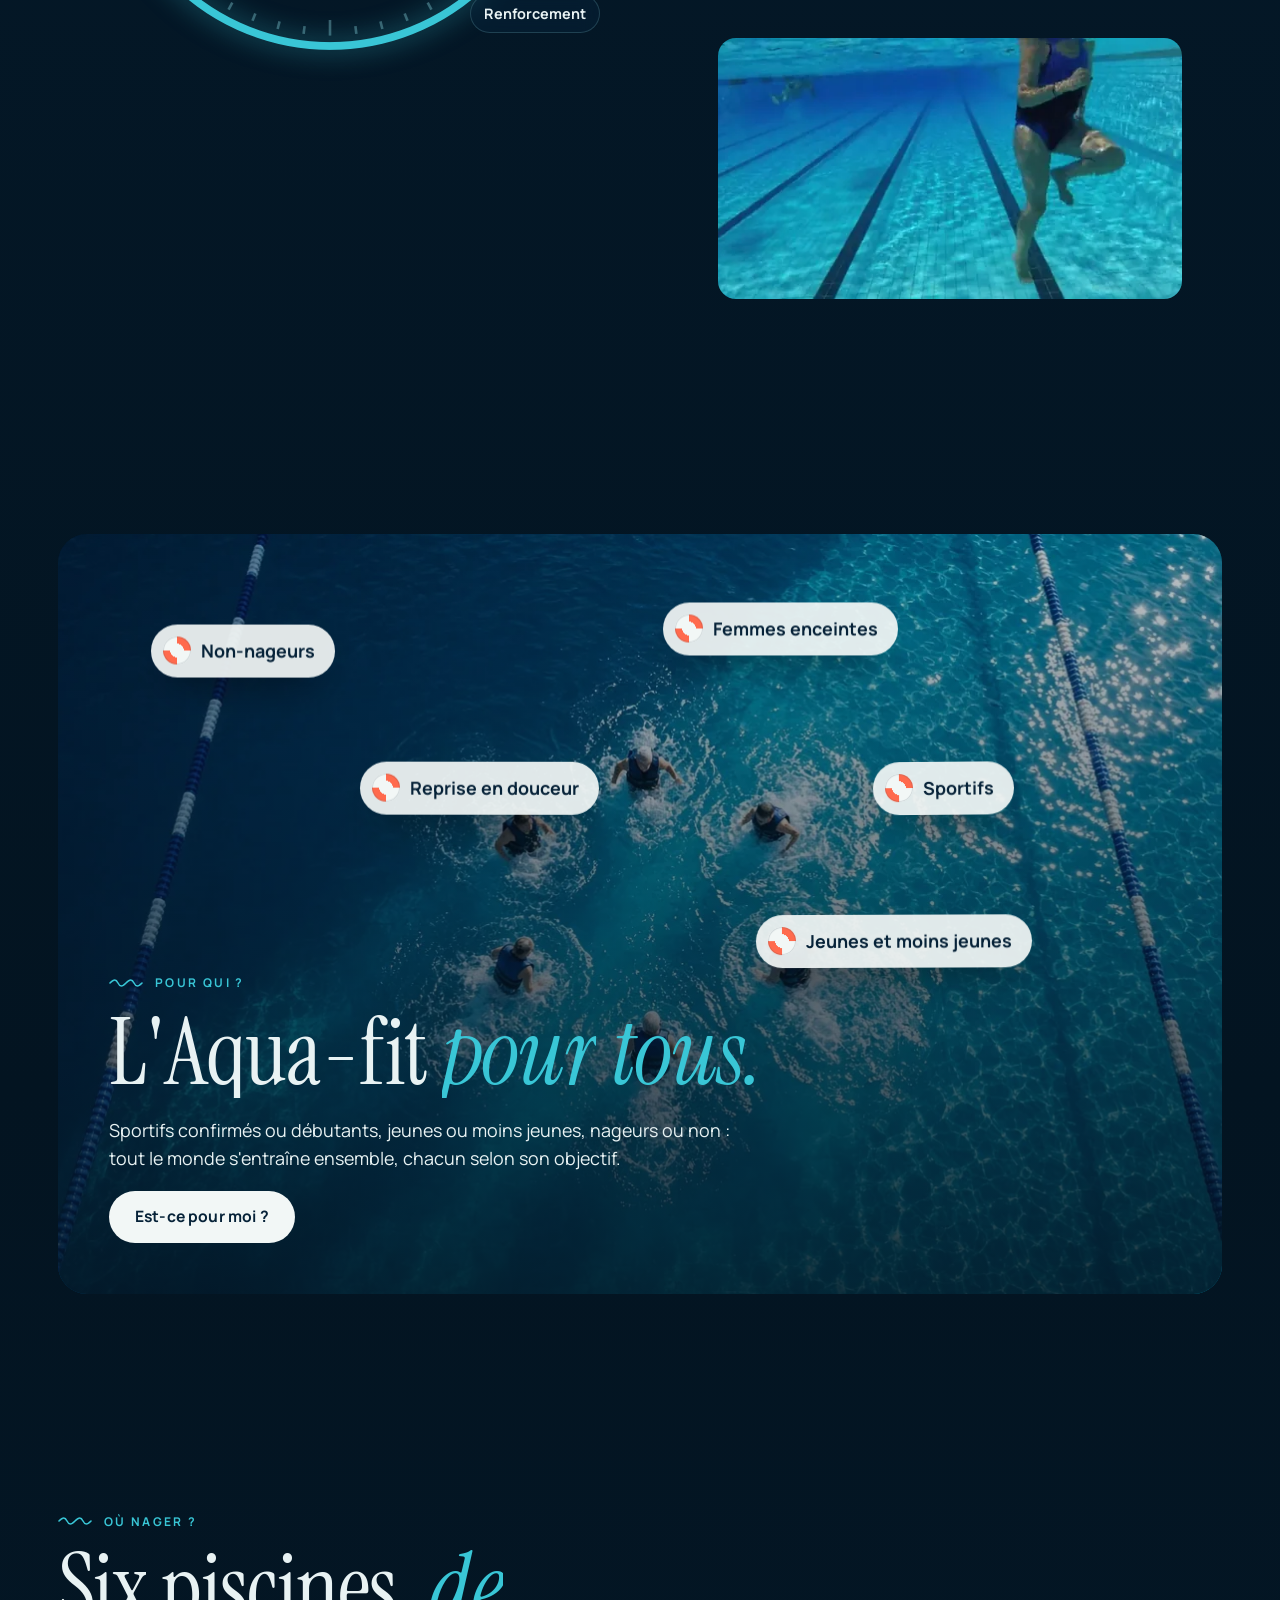
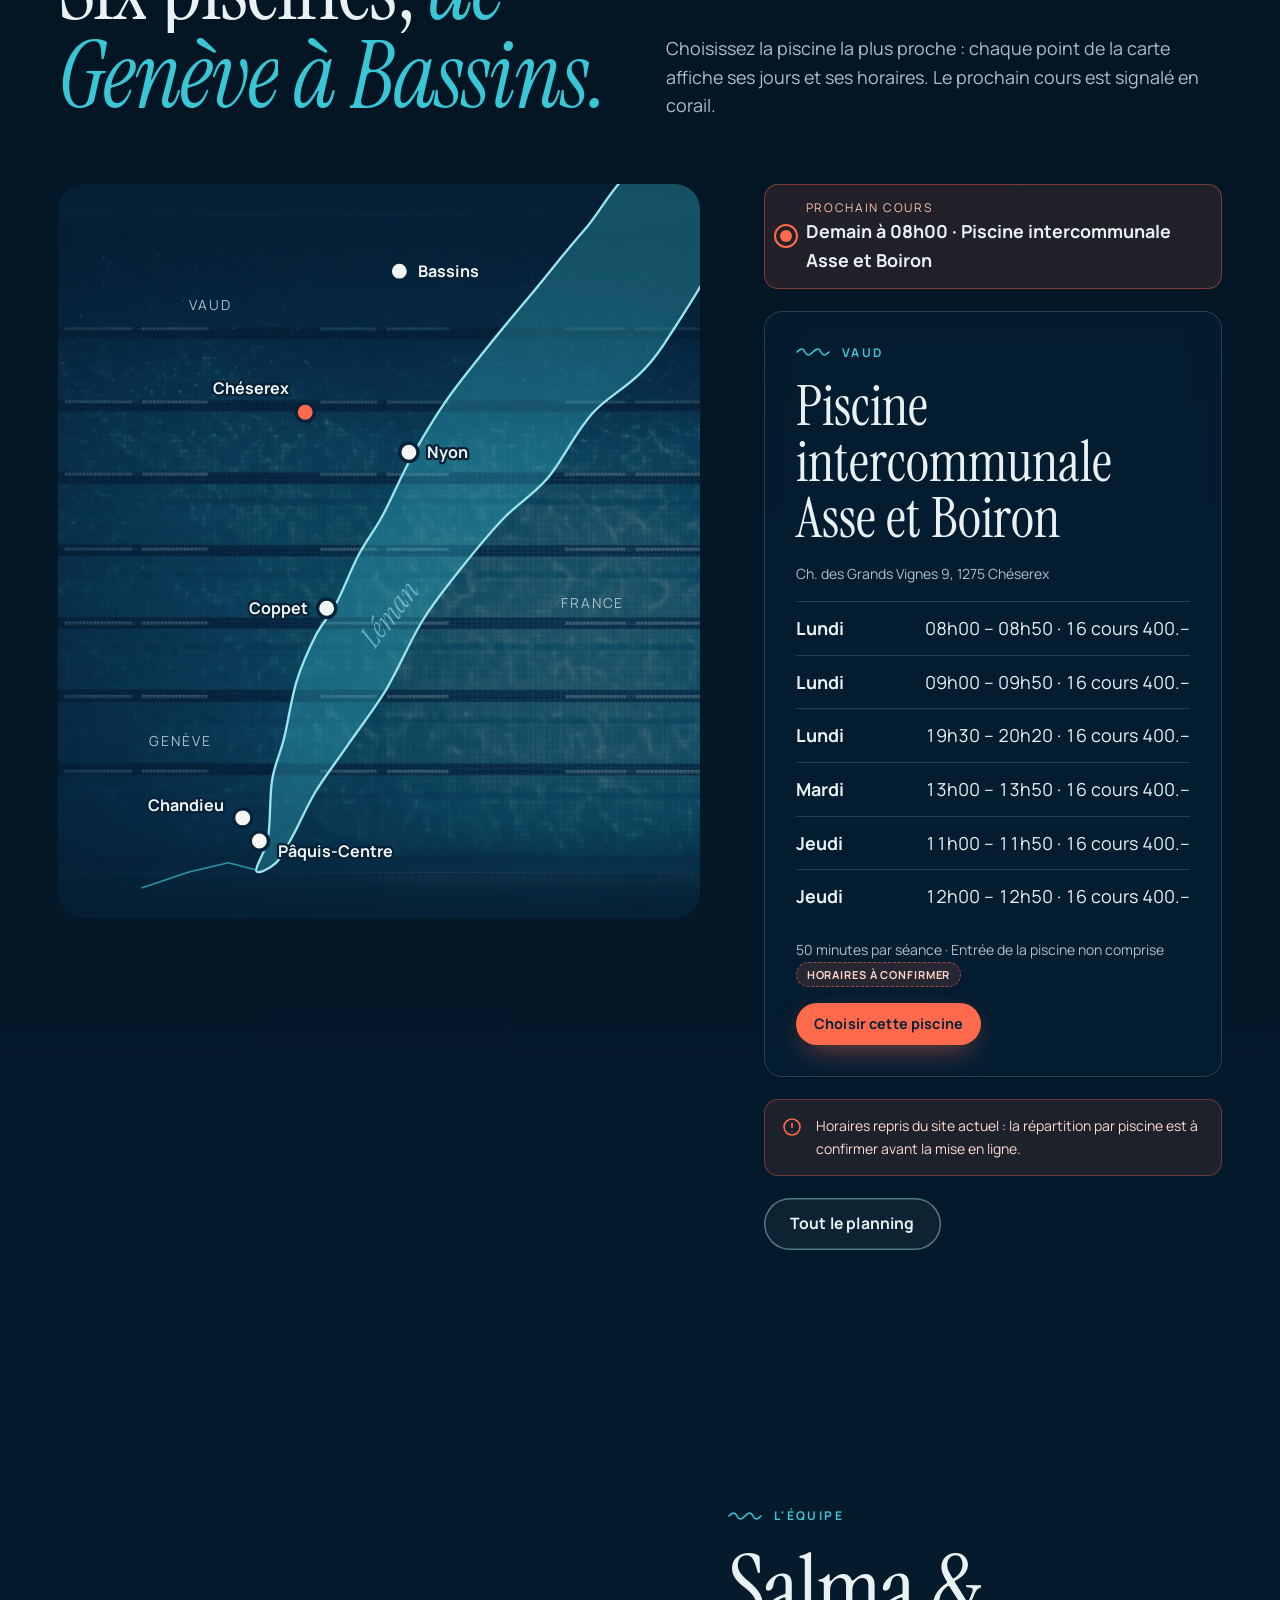
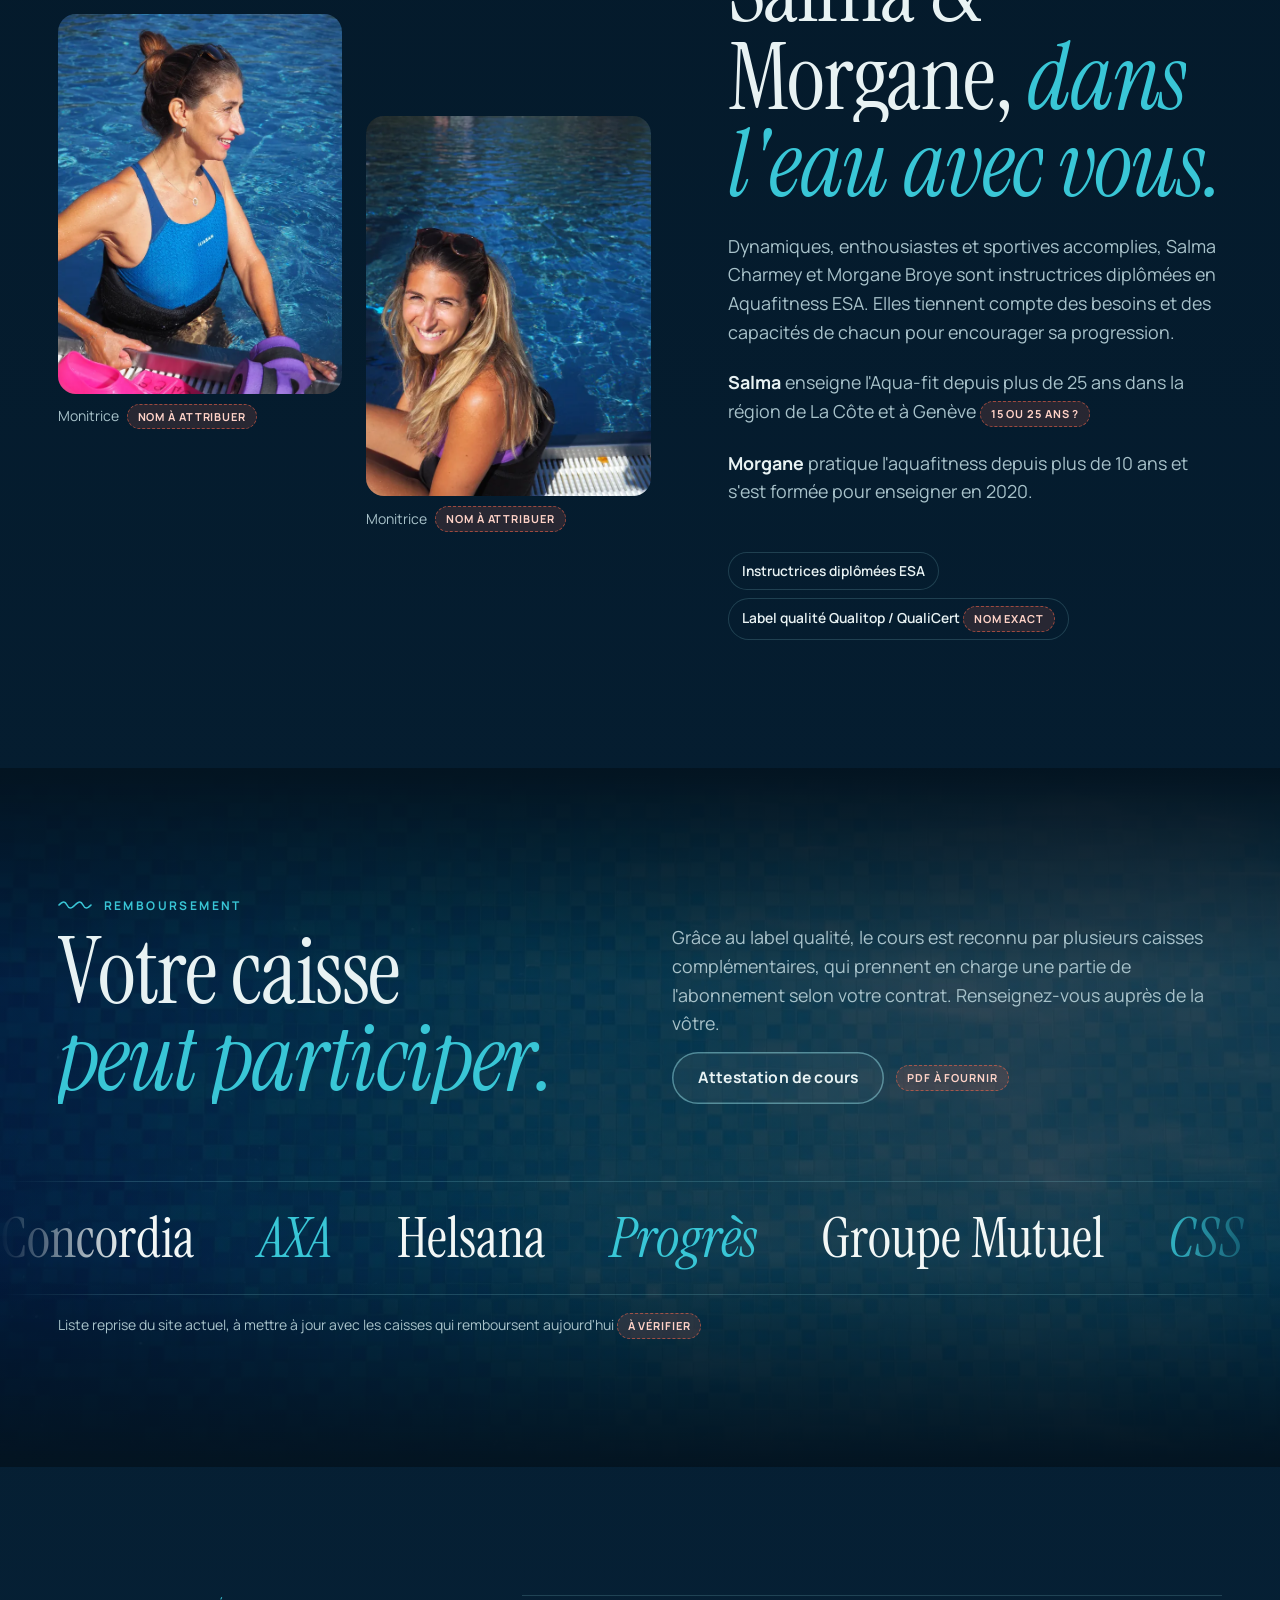
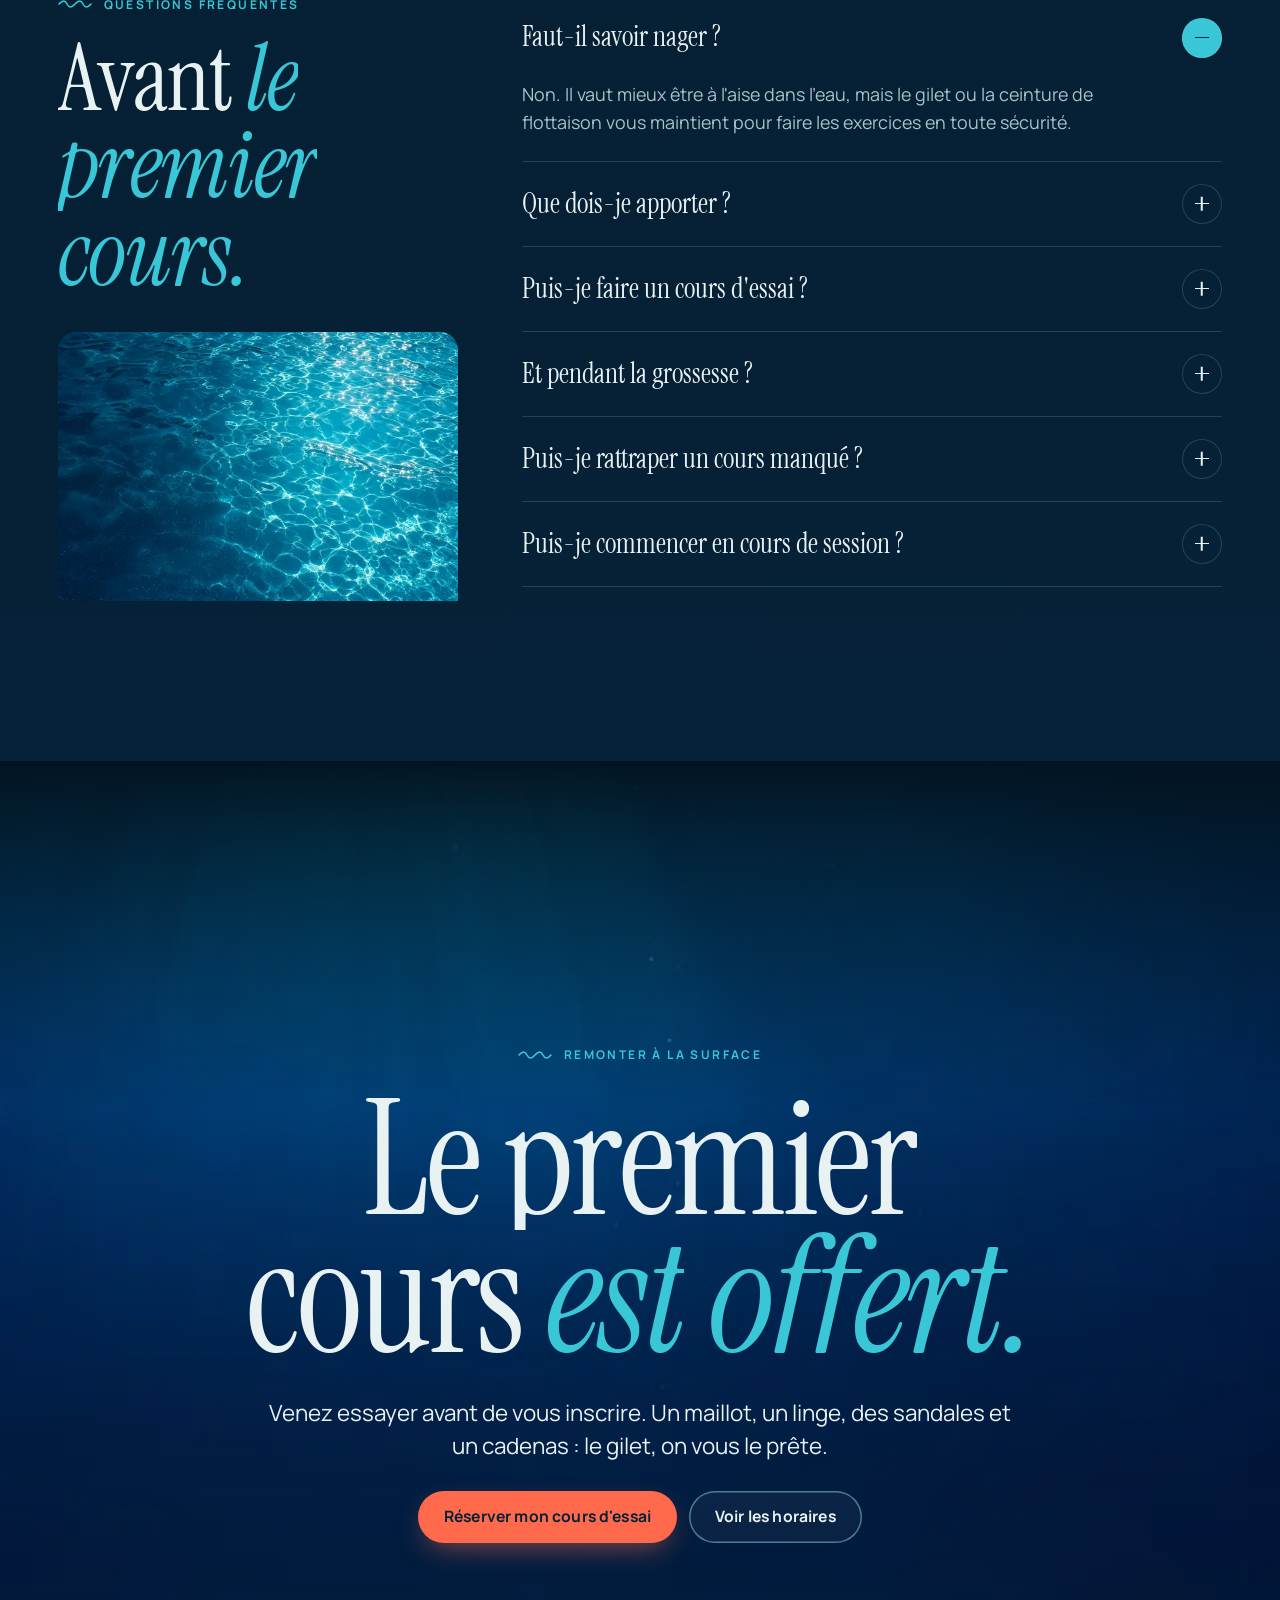
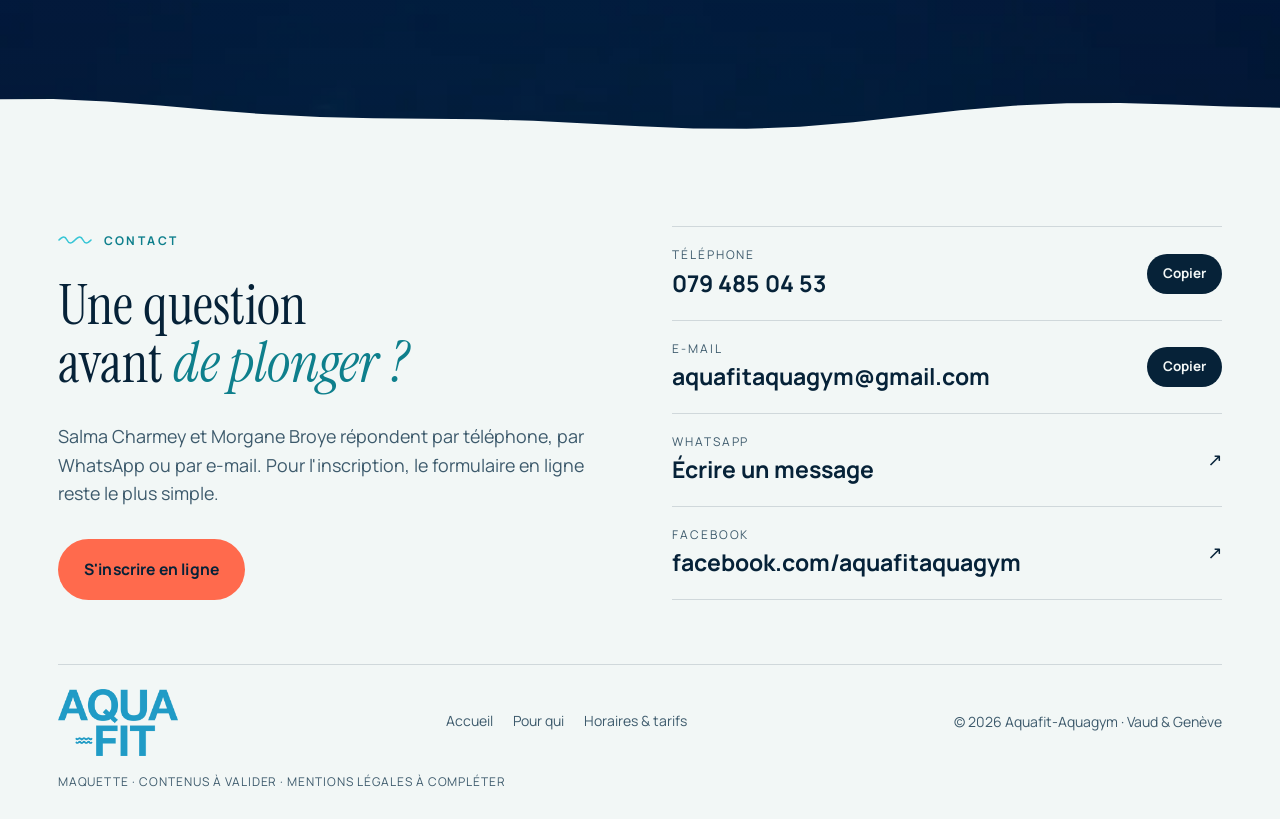
==== commit 8e3e146d: "Mise en ligne : noindex, cache et versions Co-Authored-By: Claude Opus 5.5 <noreply@anthropic.com>" ====
--- a/index.html
+++ b/index.html
@@ -16,7 +16,7 @@
 <link rel="icon" href="assets/img/favicon.svg" type="image/svg+xml">
 <link rel="preload" href="assets/fonts/InstrumentSerif-Regular.woff" as="font" type="font/woff" crossorigin>
 <link rel="preload" href="assets/fonts/Manrope-var.woff" as="font" type="font/woff" crossorigin>
-<link rel="stylesheet" href="assets/css/site.css">
+<link rel="stylesheet" href="assets/css/site.css?v=20261028">
 <script>
 (function () {
   var h = document.documentElement, calme = false;
@@ -527,7 +527,7 @@
 <script src="assets/js/vendor/gsap.min.js" defer></script>
 <script src="assets/js/vendor/ScrollTrigger.min.js" defer></script>
 <script src="assets/js/vendor/SplitText.min.js" defer></script>
-<script type="module" src="assets/js/main.js"></script>
+<script type="module" src="assets/js/main.js?v=20261028"></script>
 </body>
 </html>
 
--- a/assets/css/site.css
+++ b/assets/css/site.css
@@ -253,9 +253,15 @@
 .carte__legende p { color: var(--texte-2); font-size: .95rem; }
 .carte__num { position: absolute; top: 18px; left: 20px; font-size: var(--t-micro); letter-spacing: .18em; font-weight: 700; color: var(--ecume); text-transform: uppercase; background: rgba(3,20,33,.45); padding: 6px 10px; border-radius: 999px; backdrop-filter: blur(6px); }
 @media (min-width: 901px) {
-  .horizontal { padding-block: clamp(96px, 12vh, 140px) clamp(32px, 6vh, 64px); min-height: 100vh; }
-  .horizontal .horizontal__tete { margin-bottom: clamp(20px, 4vh, 44px); }
-  .horizontal .carte { width: clamp(240px, min(27vw, calc((100vh - 330px) * 0.8)), 420px); }
+  /* Galerie épinglée : elle occupe exactement l'écran sous l'en-tête, et les cartes prennent la place restante. */
+  .section.horizontal { height: 100vh; height: 100svh; min-height: 560px; display: flex; flex-direction: column; padding-block: calc(var(--entete-h, 88px) + clamp(10px, 2.5vh, 32px)) clamp(18px, 3.5vh, 40px); }
+  .horizontal .horizontal__tete { flex: none; margin-bottom: clamp(14px, 3vh, 36px); }
+  .horizontal .titre-xl { font-size: clamp(2.4rem, min(6.4vw, 9vh), 6.6rem); }
+  .horizontal .piste { flex: 1 1 auto; min-height: 0; max-height: min(70vh, 820px); align-items: stretch; }
+  .horizontal .carte { width: auto; height: 100%; aspect-ratio: 4 / 5; }
+  .horizontal .carte__inner { height: 100%; }
+  .horizontal .carte__media { height: 100%; aspect-ratio: auto; }
+  .horizontal .wrap:has(.piste__progres) { flex: none; }
 }
 .piste--native { overflow-x: auto; width: auto; scroll-snap-type: x mandatory; scrollbar-width: none; -webkit-overflow-scrolling: touch; padding-bottom: 8px; }
 .piste--native::-webkit-scrollbar { display: none; }
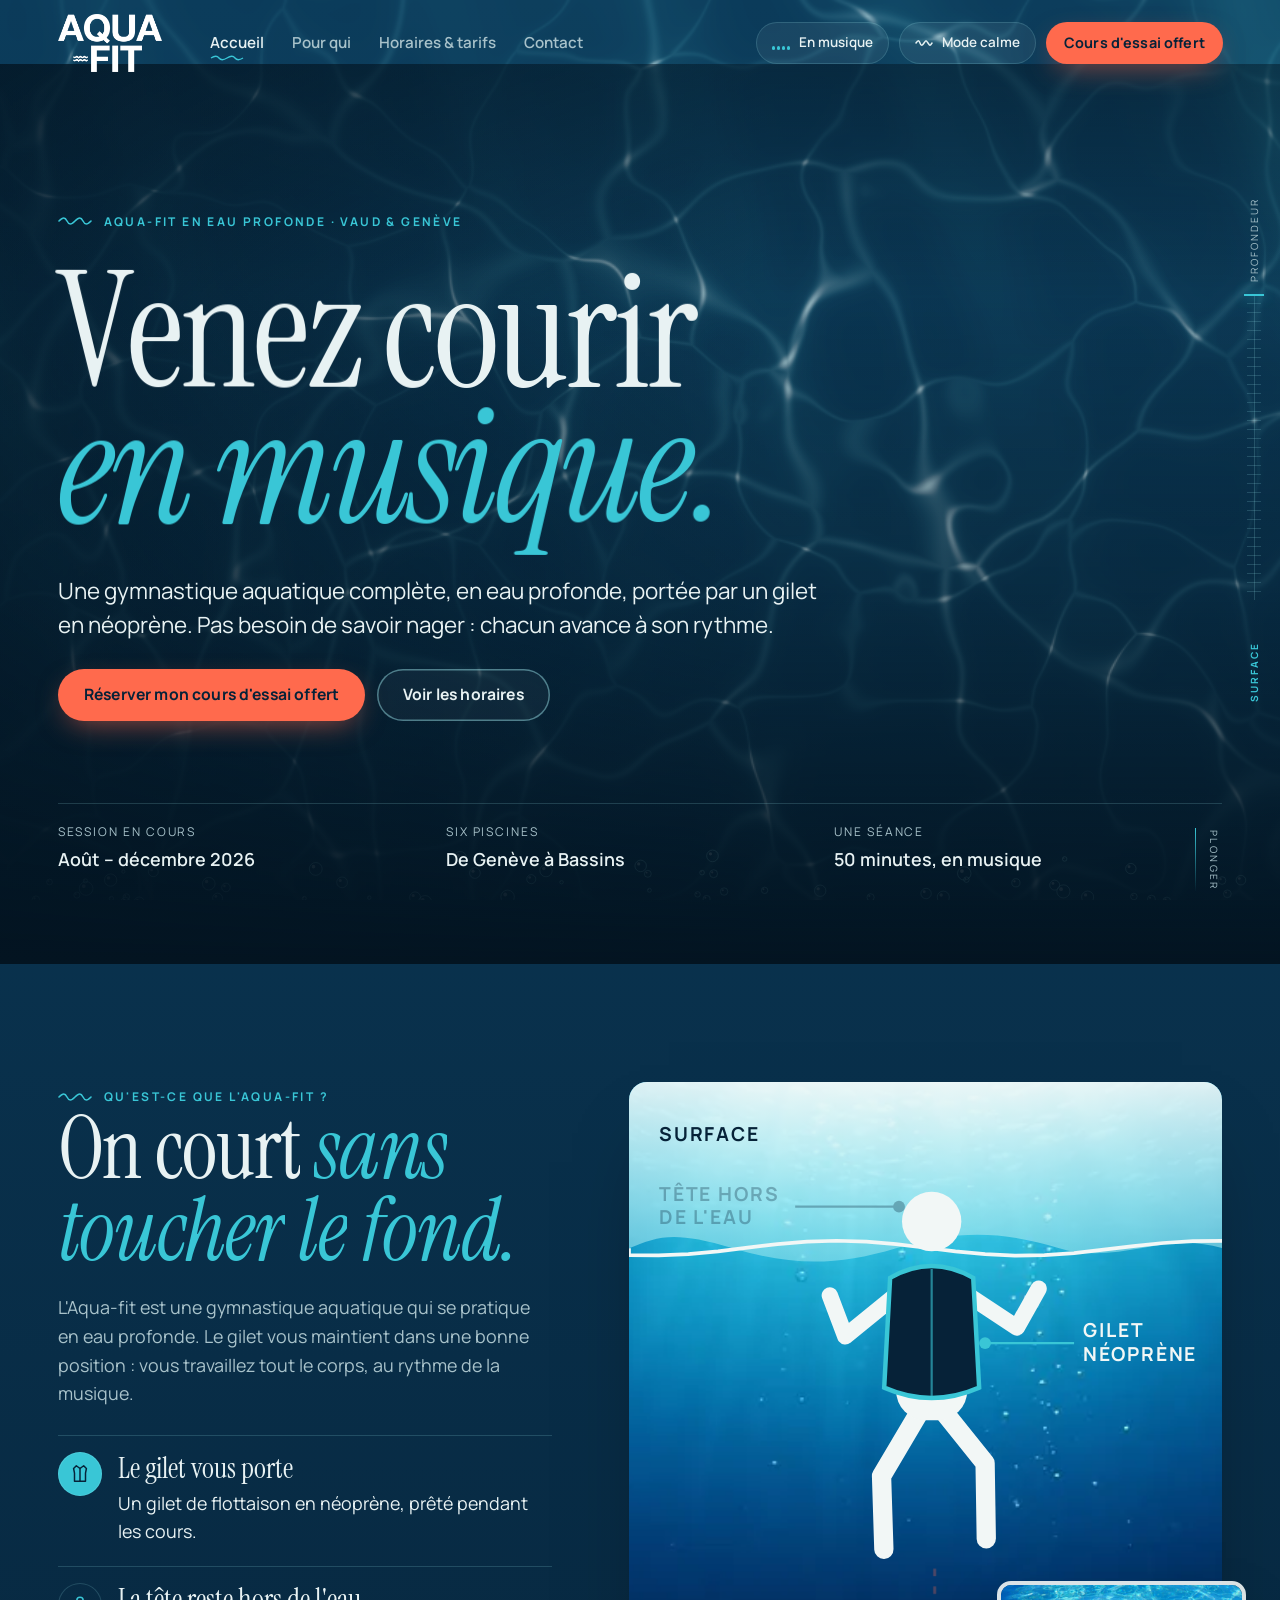
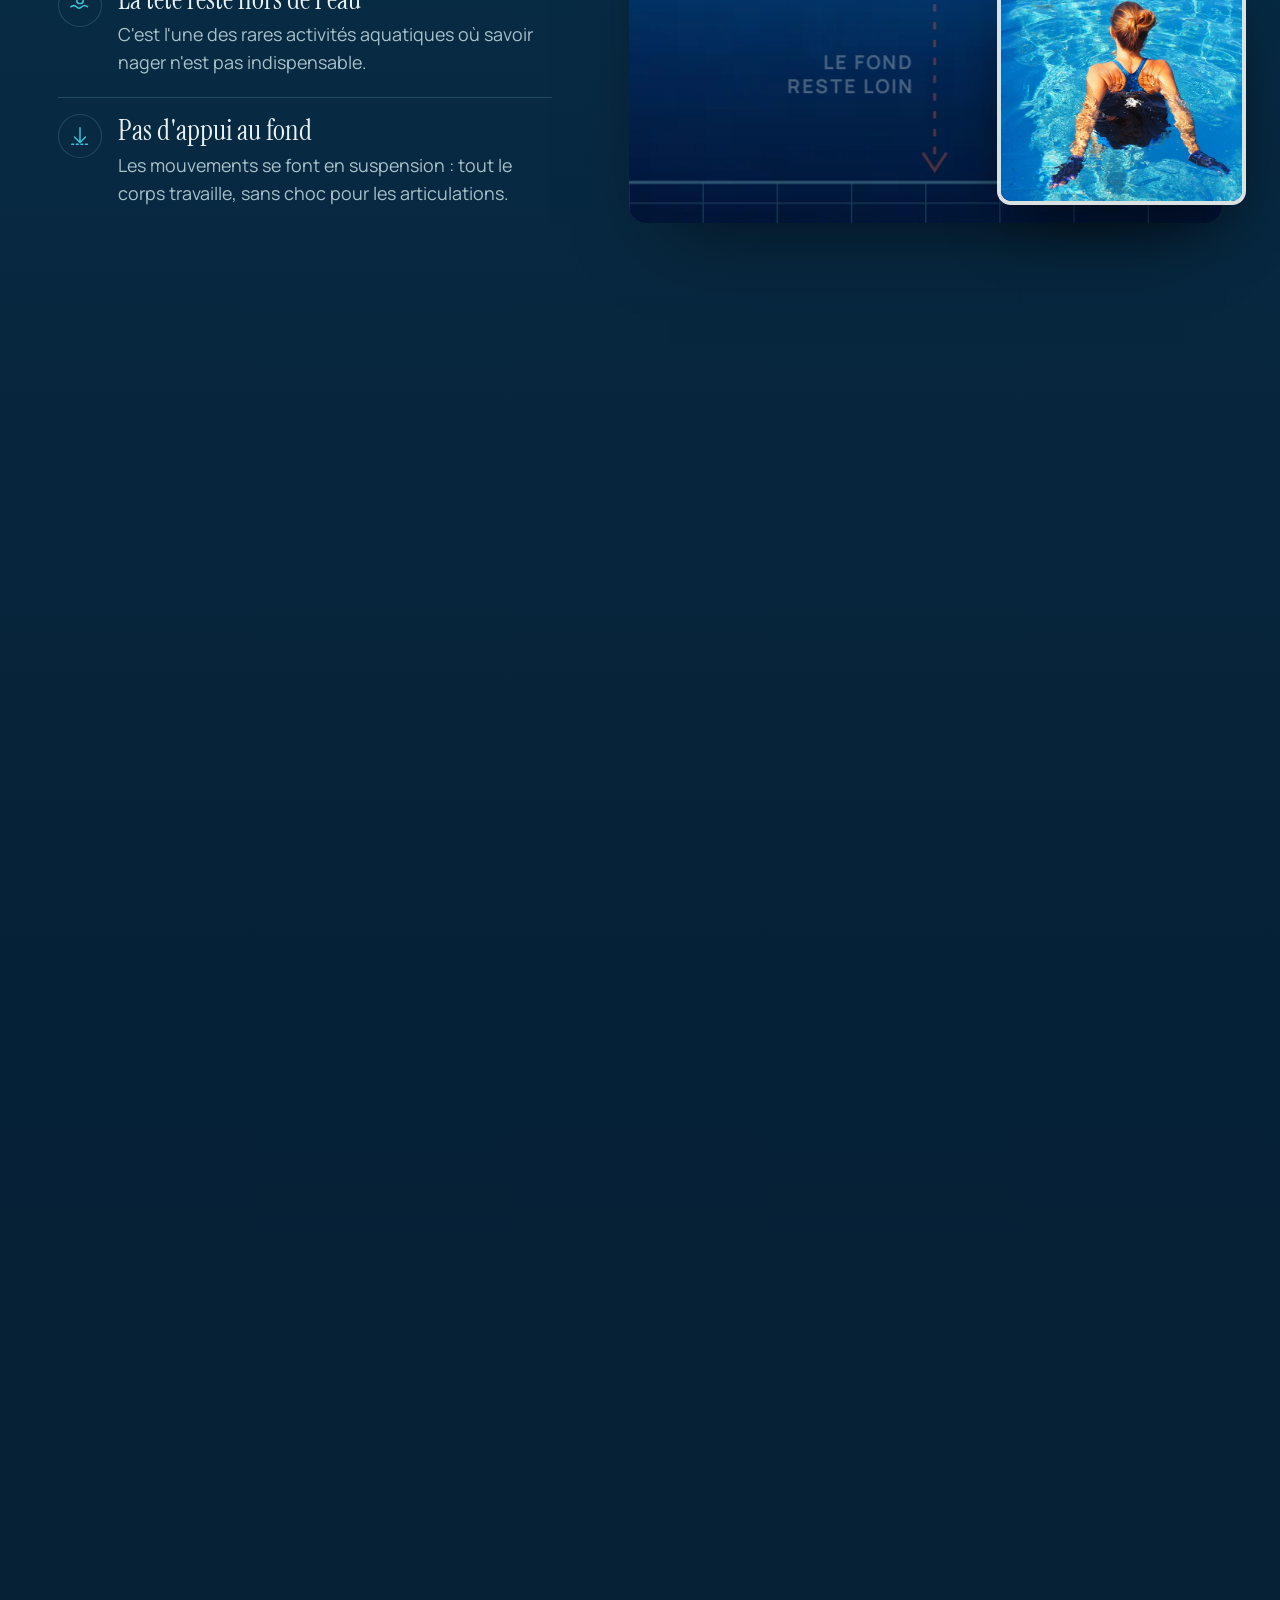
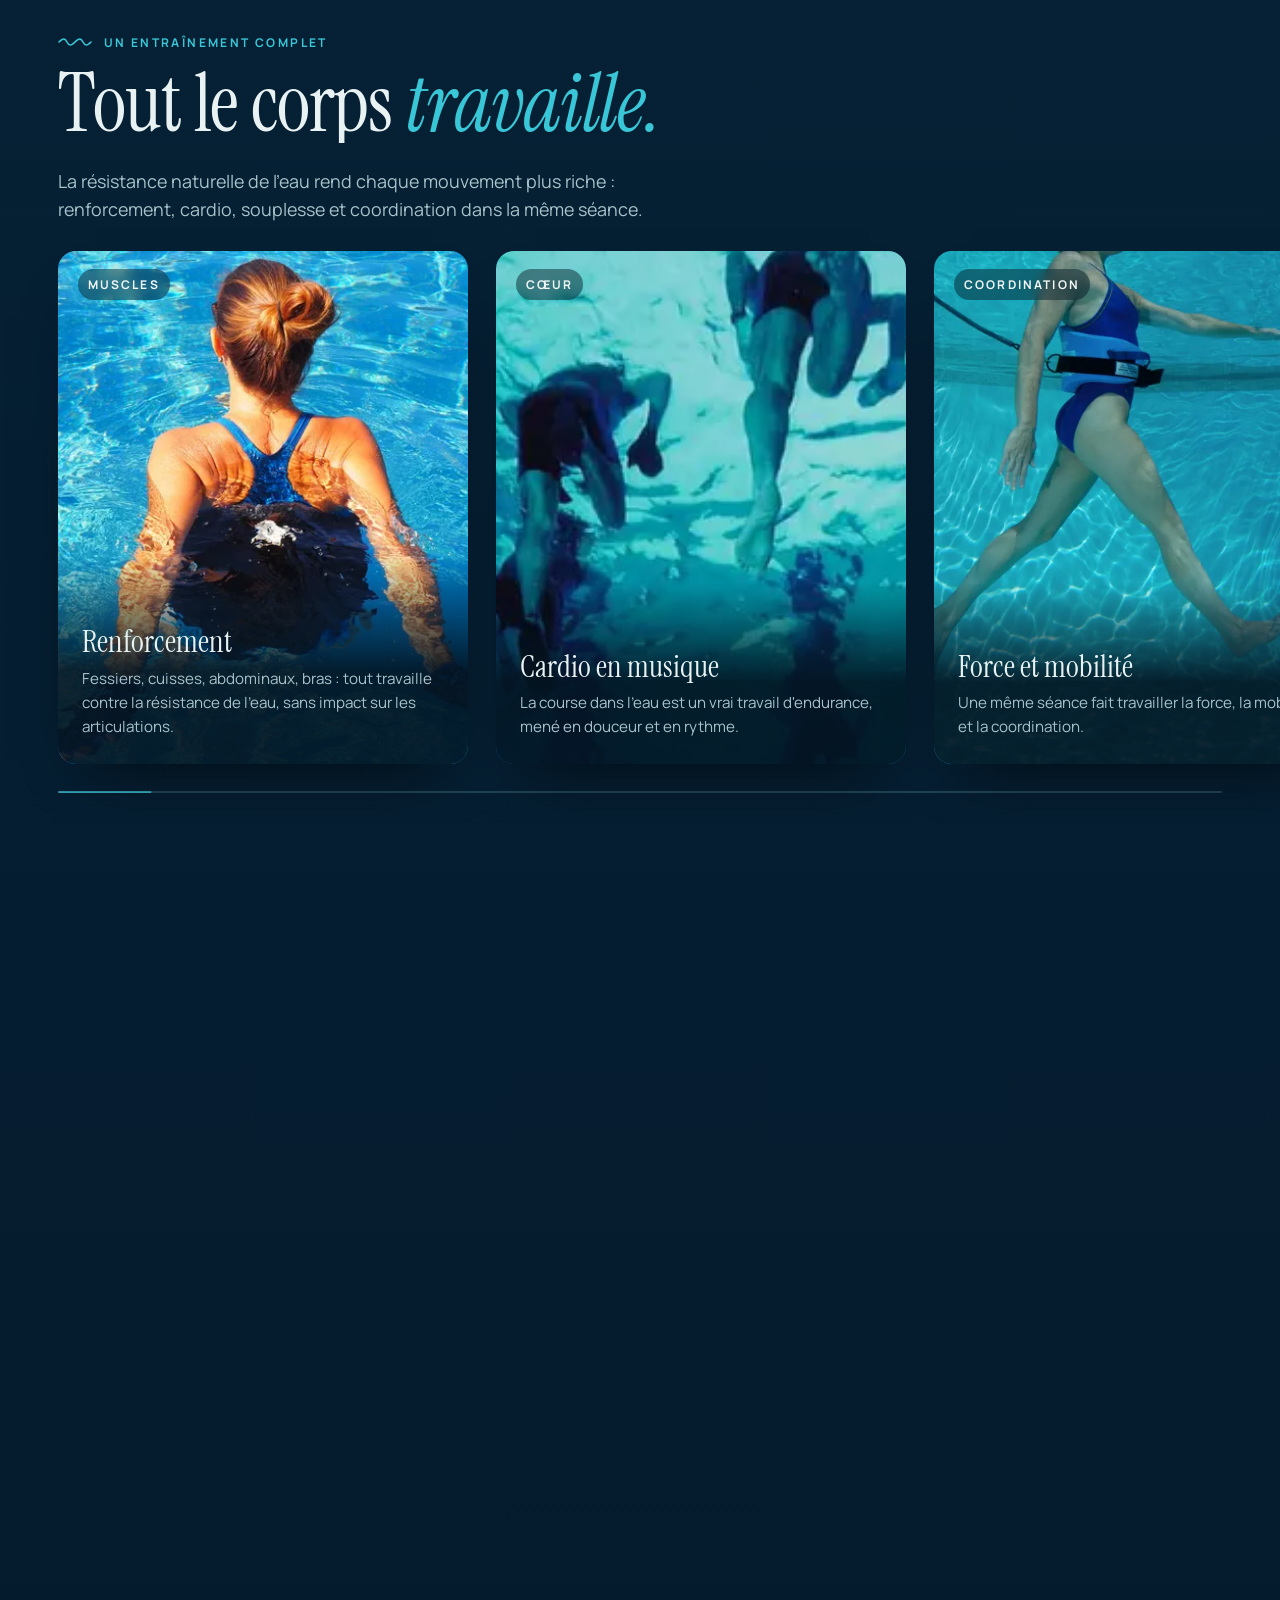
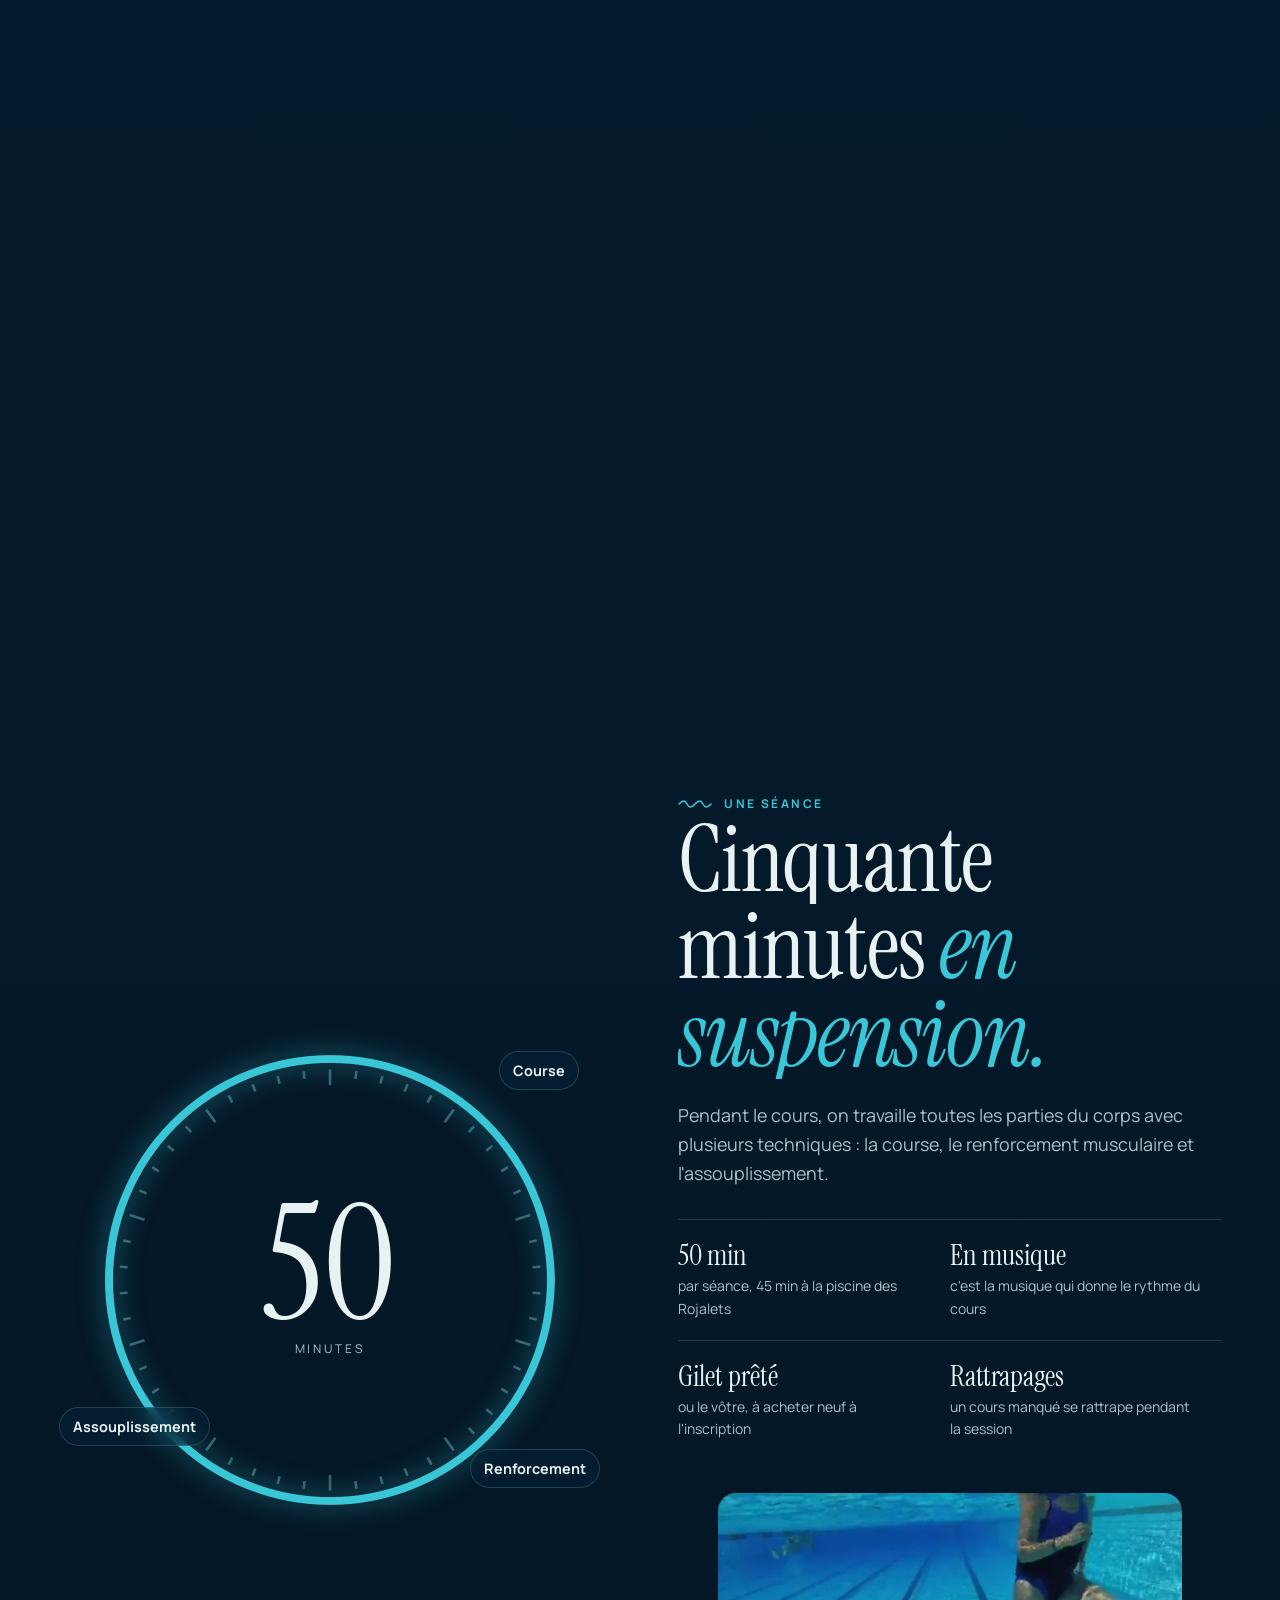
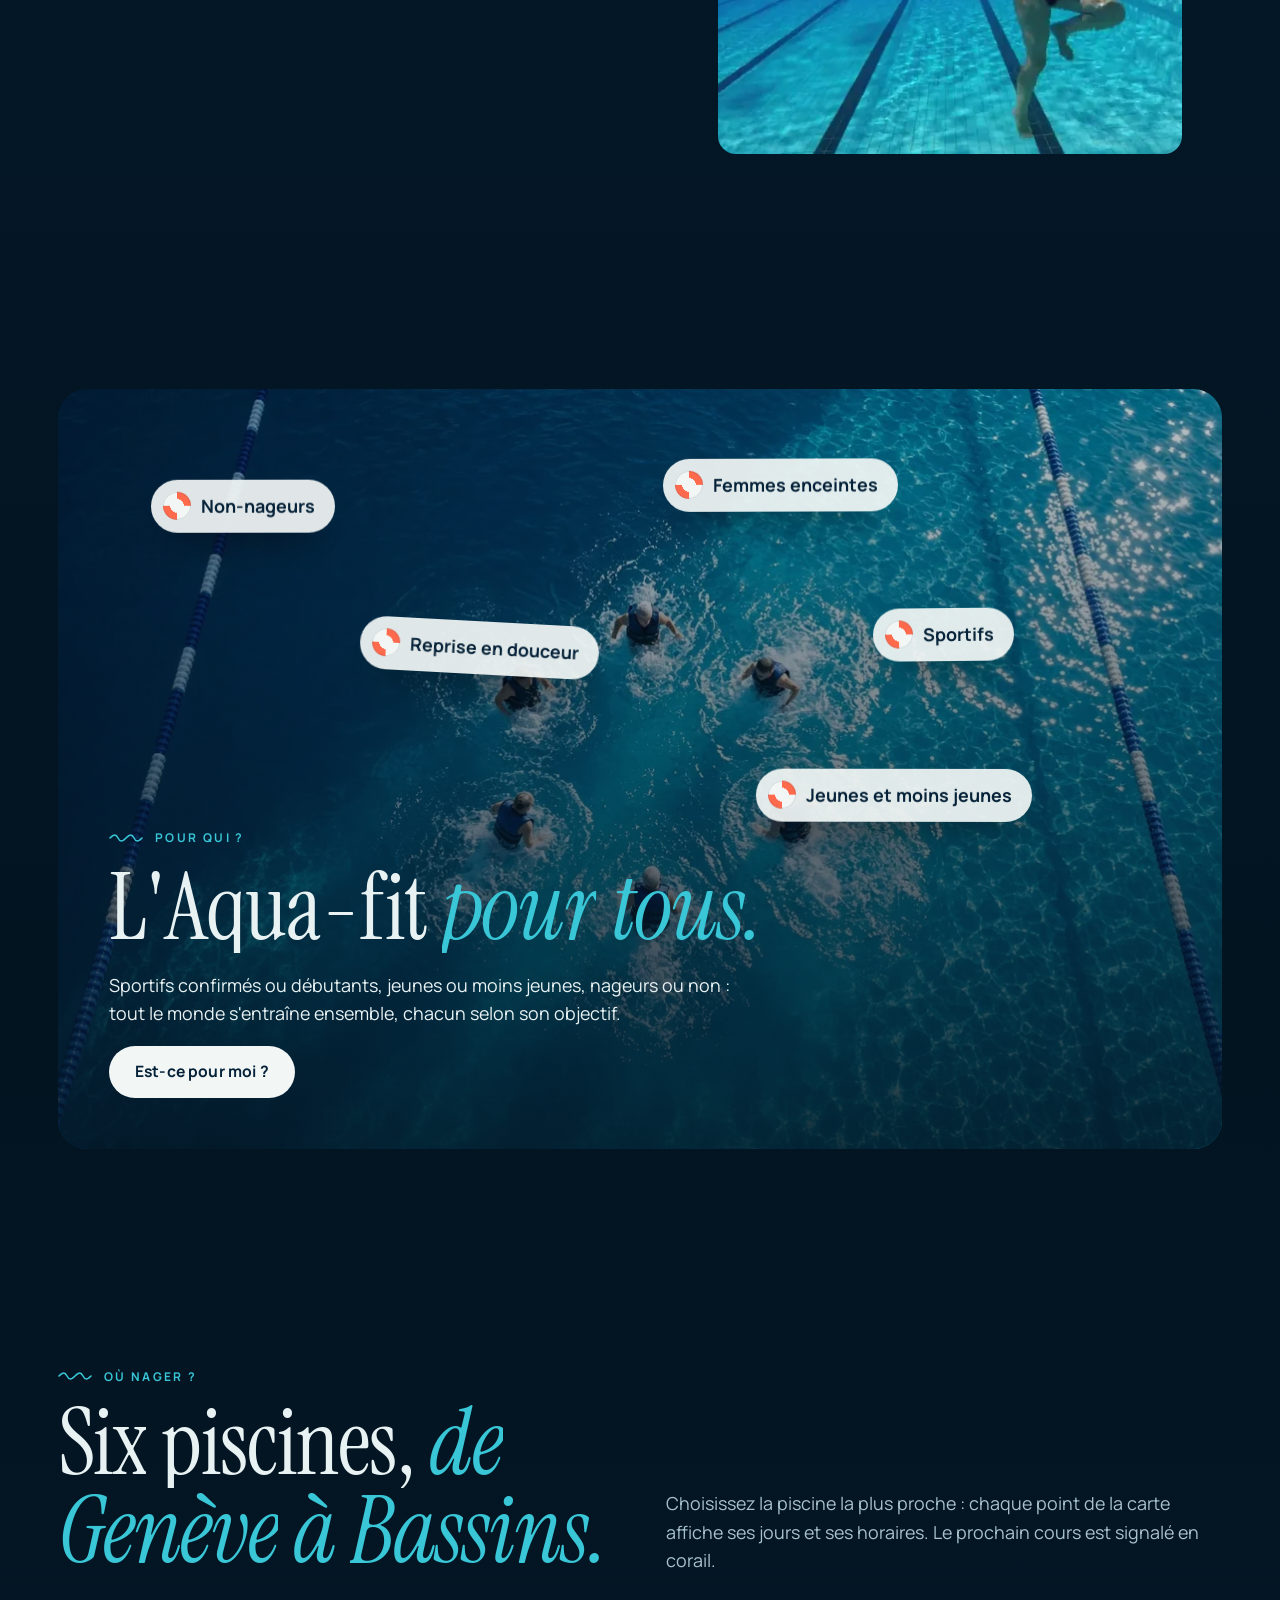
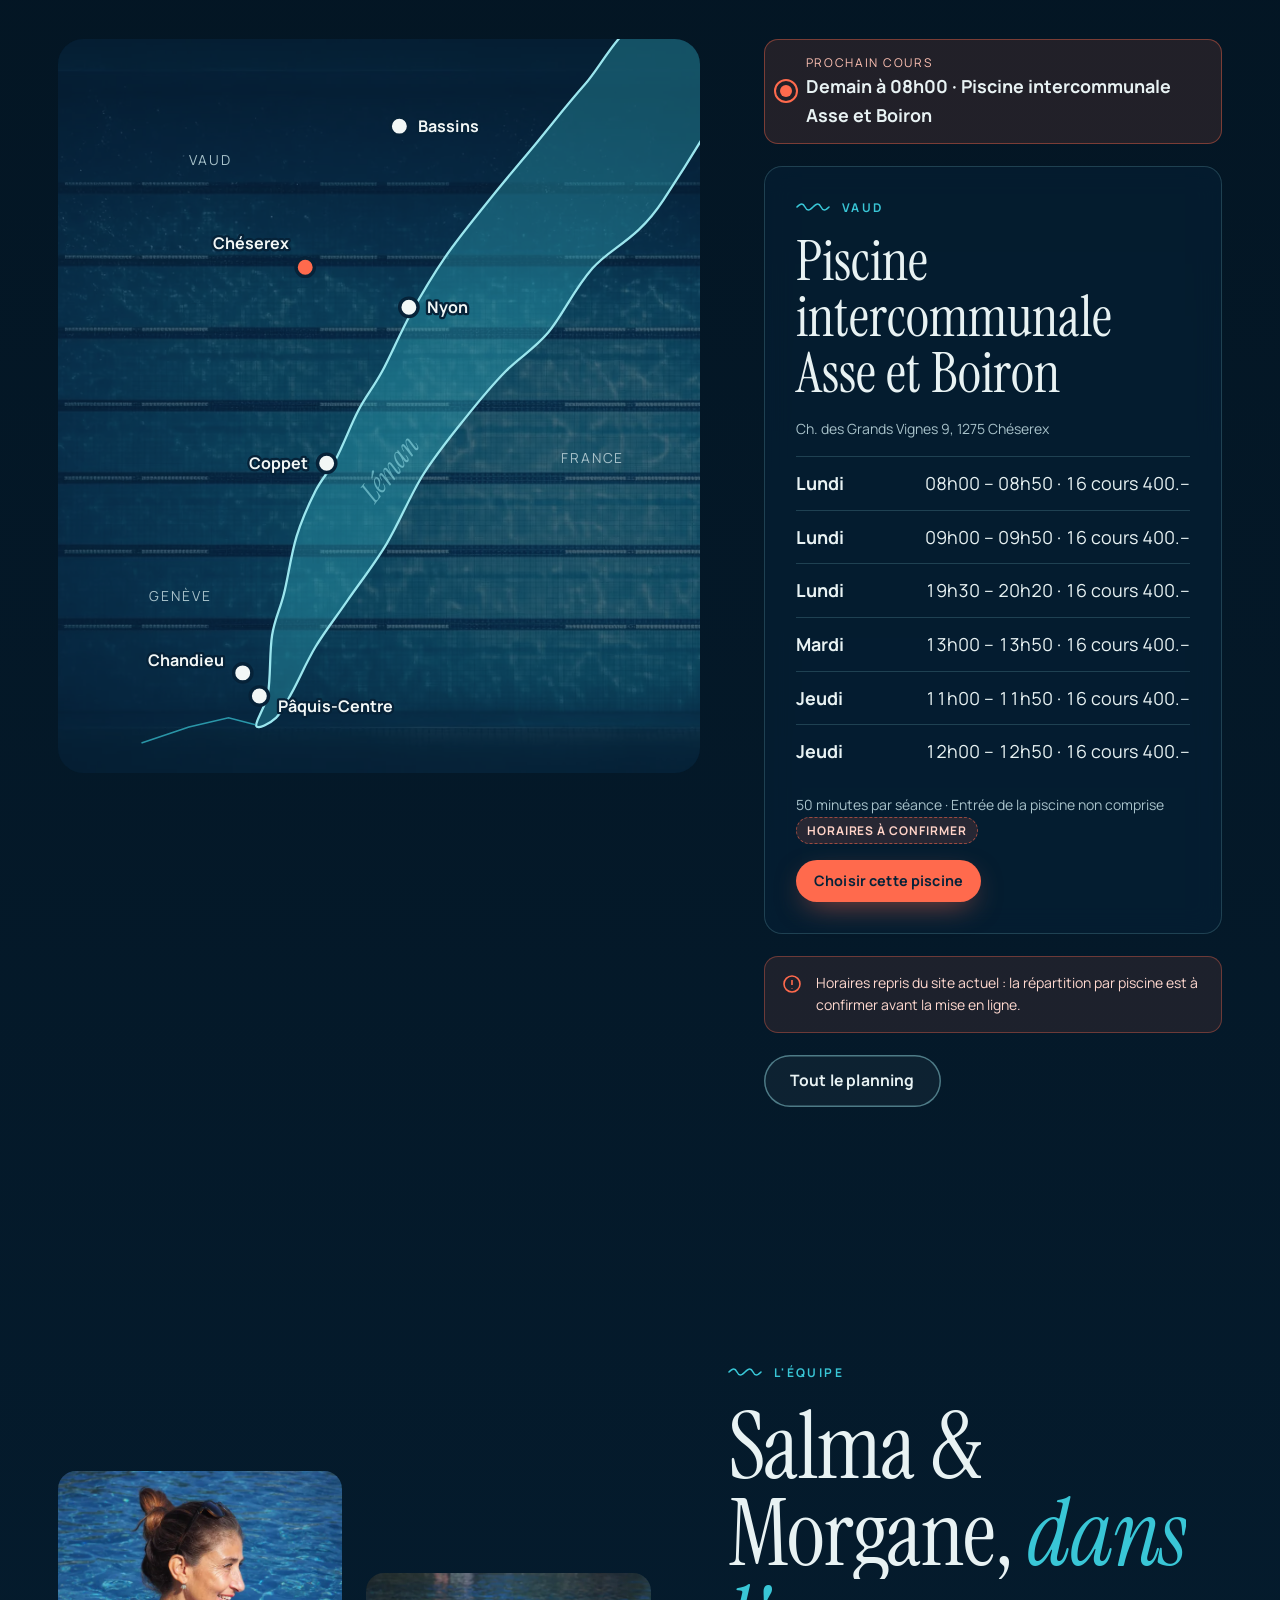
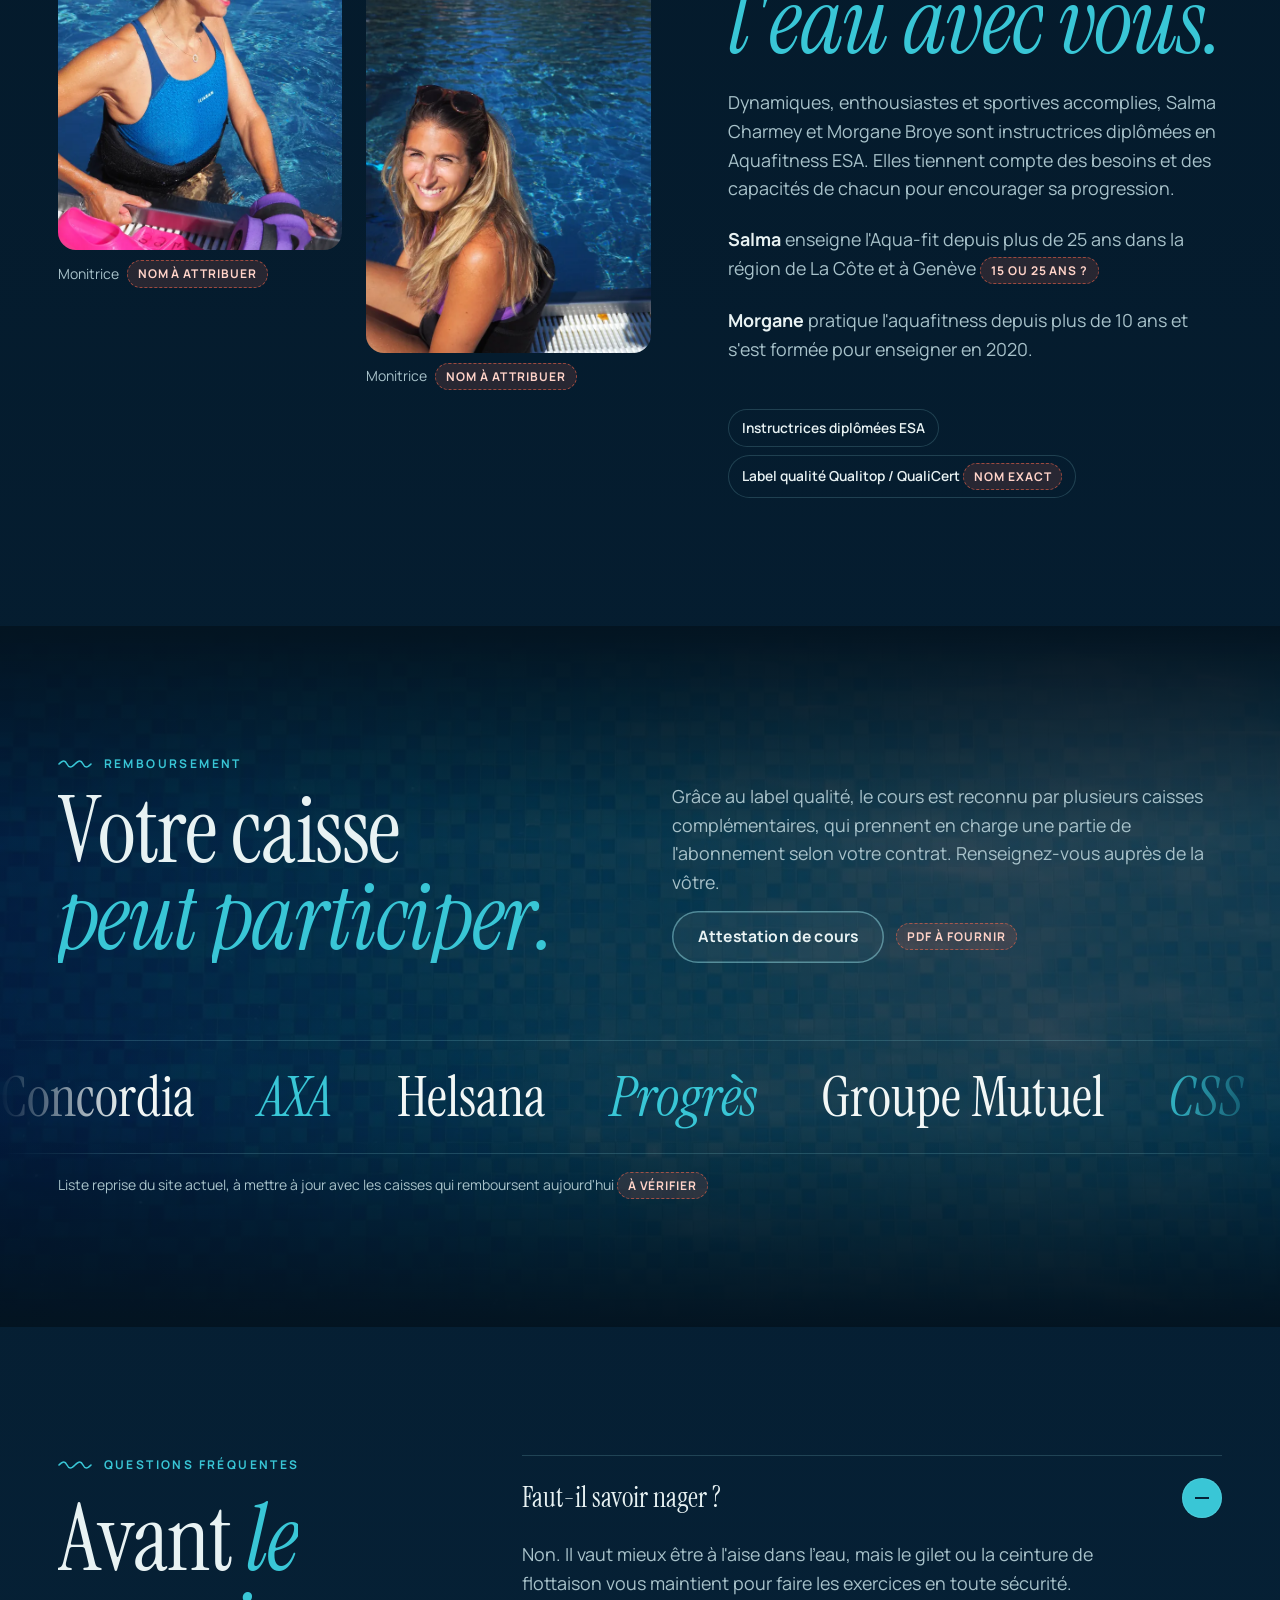
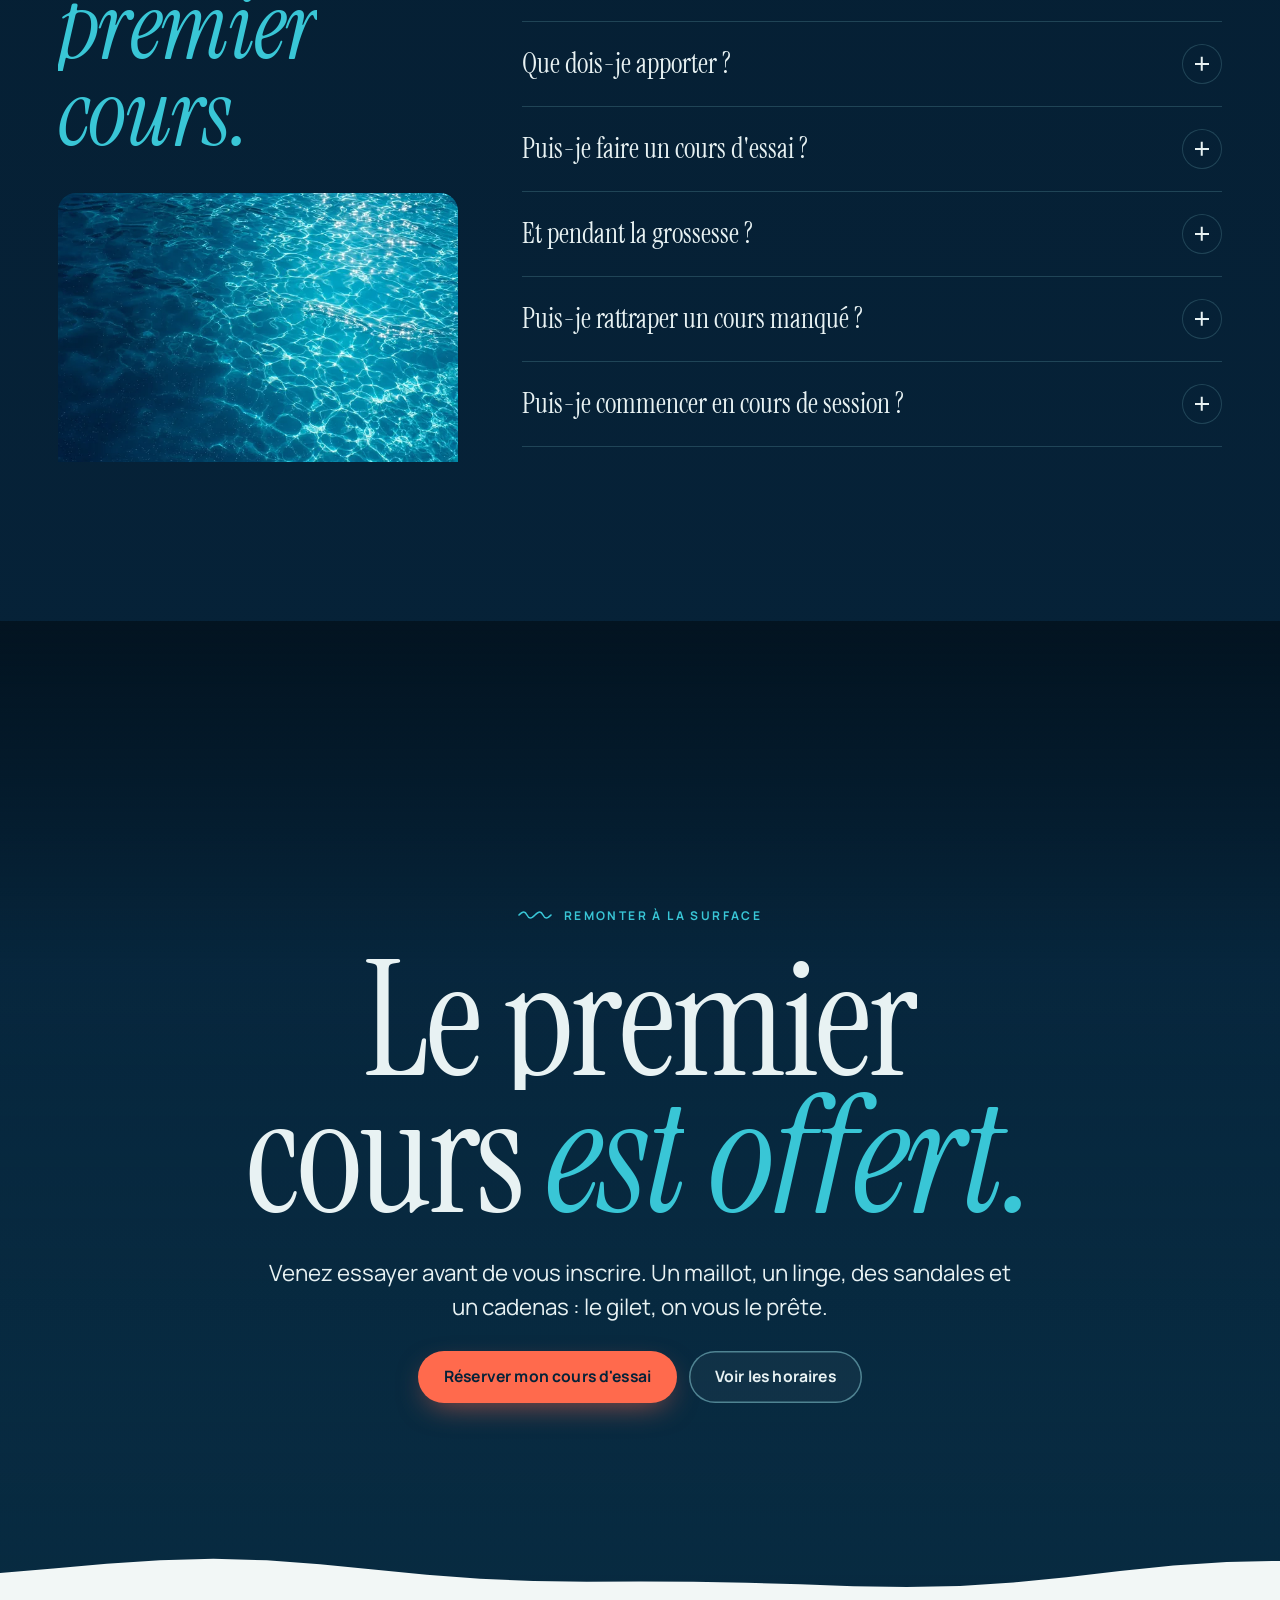
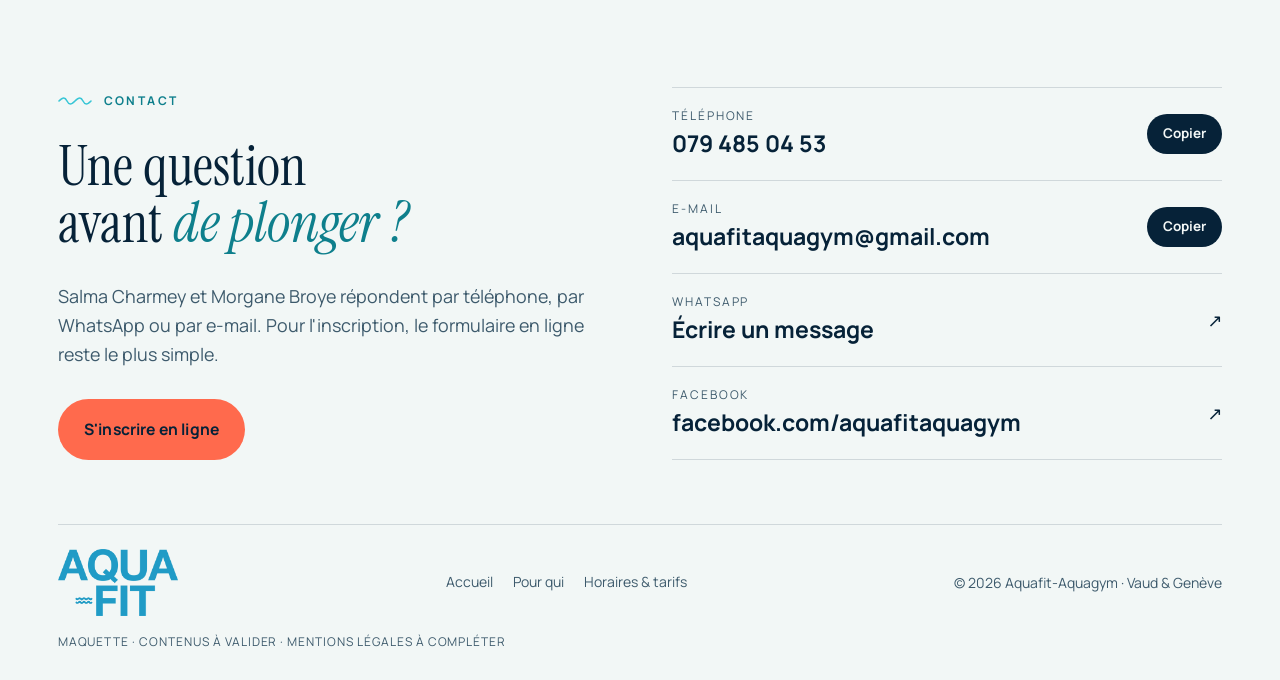
==== commit f51e6271: "Corrections audit : gilet epingle sous 100svh, ouverture plus rapide, hero a 320 px, textes 12 px, c" ====
--- a/index.html
+++ b/index.html
@@ -12,11 +12,11 @@
 <meta property="og:locale" content="fr_CH">
 <meta property="og:title" content="Aquafit-Aquagym">
 <meta property="og:description" content="Cours d'Aqua-fit en eau profonde et en musique, avec gilet en néoprène, dans six piscines des cantons de Vaud et Genève. Cours d'essai offert.">
-<meta property="og:image" content="https://aquafit-maquette.vercel.app/assets/img/course-eau-profonde-1280.webp">
+<meta property="og:image" content="https://aquafit-maquette.vercel.app/assets/img/og-aquafit.jpg">
 <link rel="icon" href="assets/img/favicon.svg" type="image/svg+xml">
 <link rel="preload" href="assets/fonts/InstrumentSerif-Regular.woff" as="font" type="font/woff" crossorigin>
 <link rel="preload" href="assets/fonts/Manrope-var.woff" as="font" type="font/woff" crossorigin>
-<link rel="stylesheet" href="assets/css/site.css?v=20261028">
+<link rel="stylesheet" href="assets/css/site.css?v=20261028-2">
 <script>
 (function () {
   var h = document.documentElement, calme = false;
@@ -527,7 +527,7 @@
 <script src="assets/js/vendor/gsap.min.js" defer></script>
 <script src="assets/js/vendor/ScrollTrigger.min.js" defer></script>
 <script src="assets/js/vendor/SplitText.min.js" defer></script>
-<script type="module" src="assets/js/main.js?v=20261028"></script>
+<script type="module" src="assets/js/main.js?v=20261028-2"></script>
 </body>
 </html>
 
--- a/assets/css/site.css
+++ b/assets/css/site.css
@@ -686,3 +686,61 @@
   .burger span:nth-child(1) { top: 17px; }
   .burger span:nth-child(2) { top: 24px; }
 }
+
+/* =========================================================================
+   v3 : corrections de l'audit (étape 2)
+   ========================================================================= */
+
+/* Section épinglée du gilet : elle tient dans l'écran sous l'en-tête mesuré (--entete-h),
+   au-dessus de la barre du bas (--barres-h), et la scène prend la hauteur restante. */
+@media (min-width: 901px) {
+  .section.gilet { height: 100vh; height: 100svh; min-height: 520px; display: flex; flex-direction: column; justify-content: center; padding-block: calc(var(--entete-h, 88px) + clamp(12px, 3vh, 40px)) calc(var(--barres-h, 0px) + clamp(16px, 4vh, 48px)); }
+  .gilet .gilet__grille { flex: 1 1 auto; min-height: 0; grid-template-rows: minmax(0, 1fr); align-items: center; }
+  .gilet .gilet__grille > div:first-child { min-height: 0; }
+  .gilet .titre-xl { font-size: clamp(2.4rem, min(7.2vw, 9.5vh), 7rem); }
+  .gilet .texte { margin-top: clamp(10px, 2.4vh, 22px) !important; }
+  .gilet .gilet__points { margin-top: clamp(12px, 3vh, 48px); }
+  .gilet .gilet__points li { padding: clamp(8px, 1.8vh, 18px) 0; }
+  .gilet .gilet__points li strong { font-size: clamp(1.25rem, min(2.3vw, 3.6vh), 2.1rem); }
+  .gilet .gilet__visuel { height: 100%; min-height: 0; display: flex; align-items: center; }
+  .gilet .gilet__scene { max-height: 100%; }
+  .gilet .gilet__photo { bottom: 3%; right: -4%; }
+}
+@media (min-width: 901px) and (max-height: 800px), (min-width: 901px) and (max-width: 1100px) {
+  .gilet .texte { font-size: .95rem; line-height: 1.5; }
+  .gilet .gilet__points li { line-height: 1.4; font-size: .95rem; }
+  .gilet .titre-xl { font-size: clamp(2.2rem, min(5.6vw, 8.5vh), 7rem); }
+}
+@media (min-width: 901px) and (max-height: 660px) {
+  .gilet .gilet__grille { gap: 32px; }
+  .gilet .texte { font-size: .9rem; line-height: 1.45; }
+  .gilet .gilet__points li { grid-template-columns: 36px minmax(0, 1fr); gap: 12px; padding: 6px 0; font-size: .88rem; line-height: 1.35; }
+  .gilet .gilet__points .pastille { width: 36px; height: 36px; }
+  .gilet .gilet__points li strong { font-size: 1.2rem; margin-bottom: 2px; }
+}
+
+/* Hero à 320 px : le chapo et le bouton passent à la ligne au lieu d'être rognés. */
+.hero__bas > * { min-width: 0; }
+@media (max-width: 360px) { .hero__actions .bouton { white-space: normal; text-align: center; padding-block: 12px; } }
+
+/* Textes de 12 px au minimum. */
+.a-confirmer { font-size: max(12px, .75rem); }
+.cours__txt small, .couloir__jour small, .planning__heures span { font-size: max(12px, .75rem); }
+/* Bouées du planning : un peu moins de marge intérieure pour garder le nom de la piscine entier à 12 px. */
+.cours { padding: 0 8px 0 8px; gap: 5px; }
+.cours__txt small { letter-spacing: 0; }
+
+/* Zones tactiles de 44 px sur téléphone et tablette. */
+@media (max-width: 960px) {
+  .outil, .copier, .puce, .bouton--petit, .fiche .bouton, .actions .bouton { min-height: 44px; }
+  .burger { min-width: 44px; min-height: 44px; }
+  .entete__logo { display: inline-flex; align-items: center; min-height: 44px; }
+  .contact__valeur.lien-trace, .pied__bas nav a { display: inline-flex; align-items: center; min-height: 44px; }
+  .tarif__retourner { min-height: 44px; }
+}
+@media (max-width: 360px) {
+  .outil { min-height: 44px; }
+  .burger { width: 44px; height: 44px; }
+  .burger span:nth-child(1) { top: 18px; }
+  .burger span:nth-child(2) { top: 25px; }
+}
